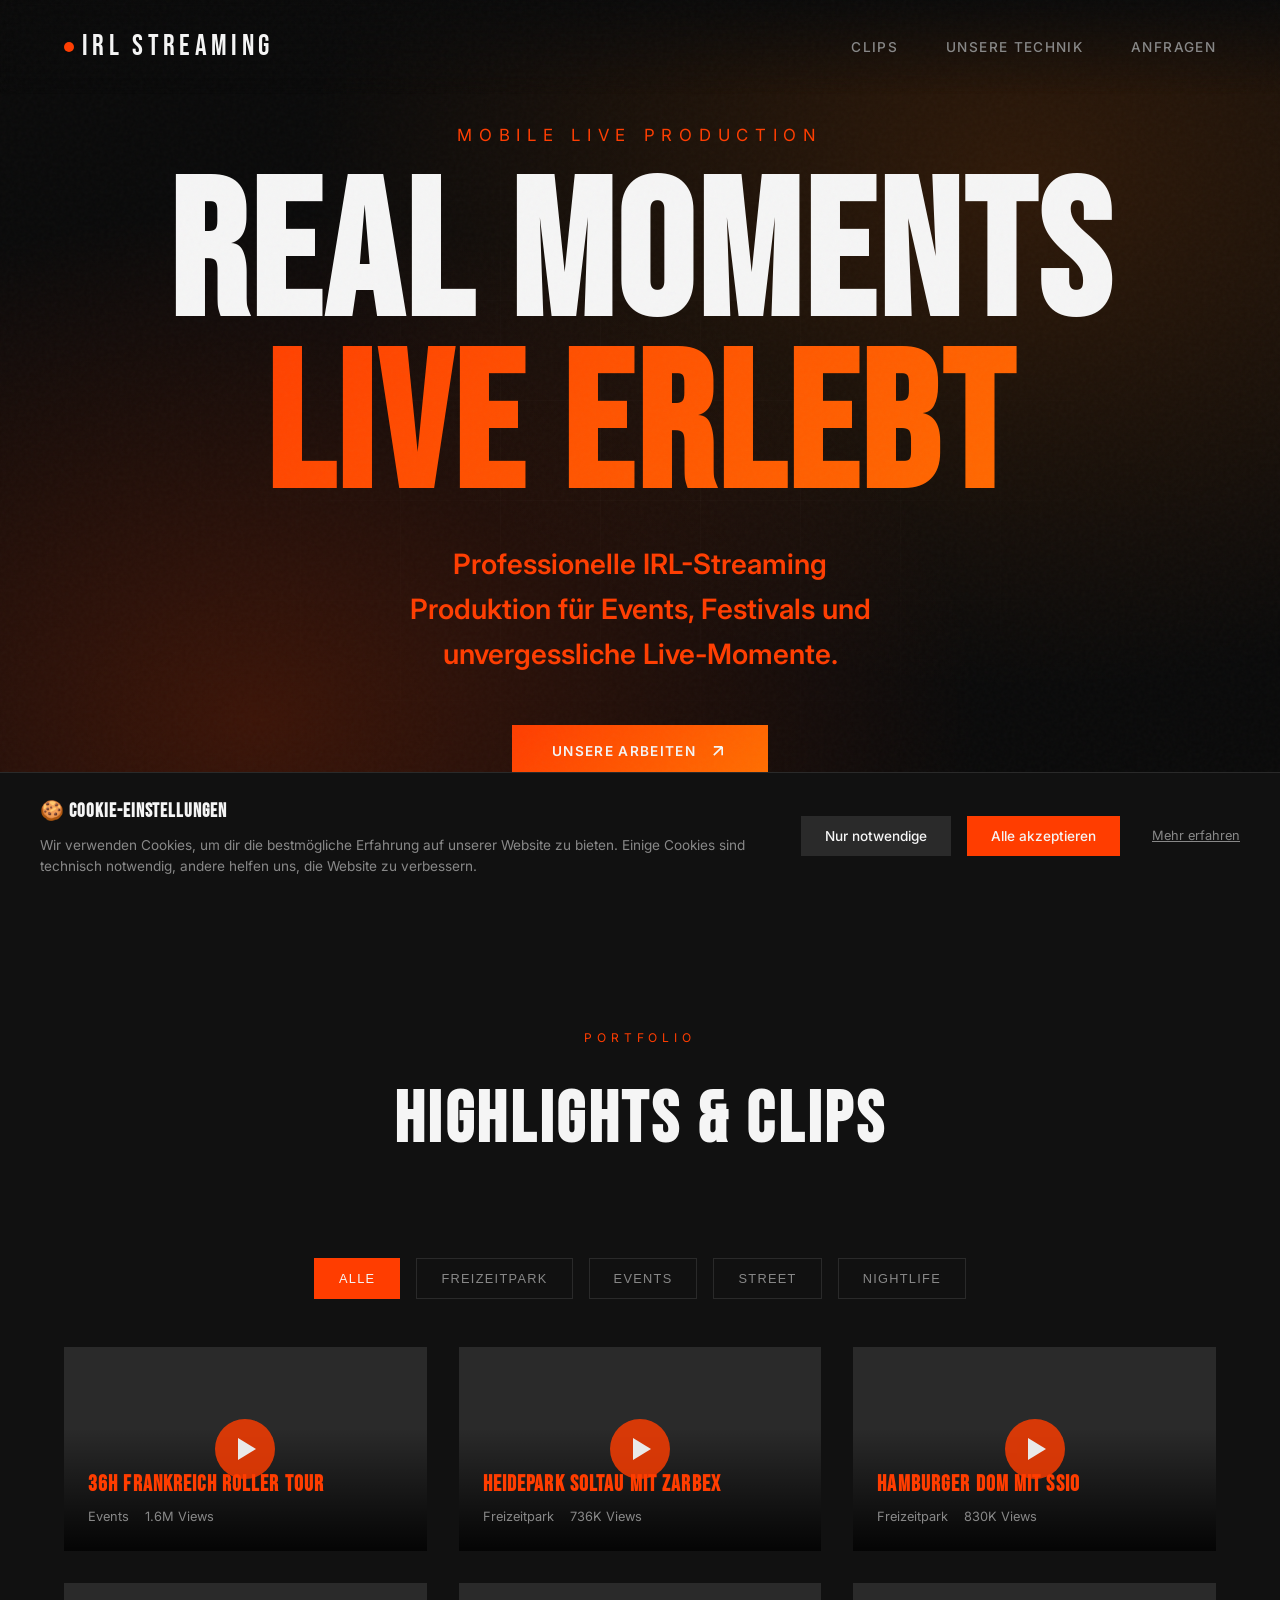
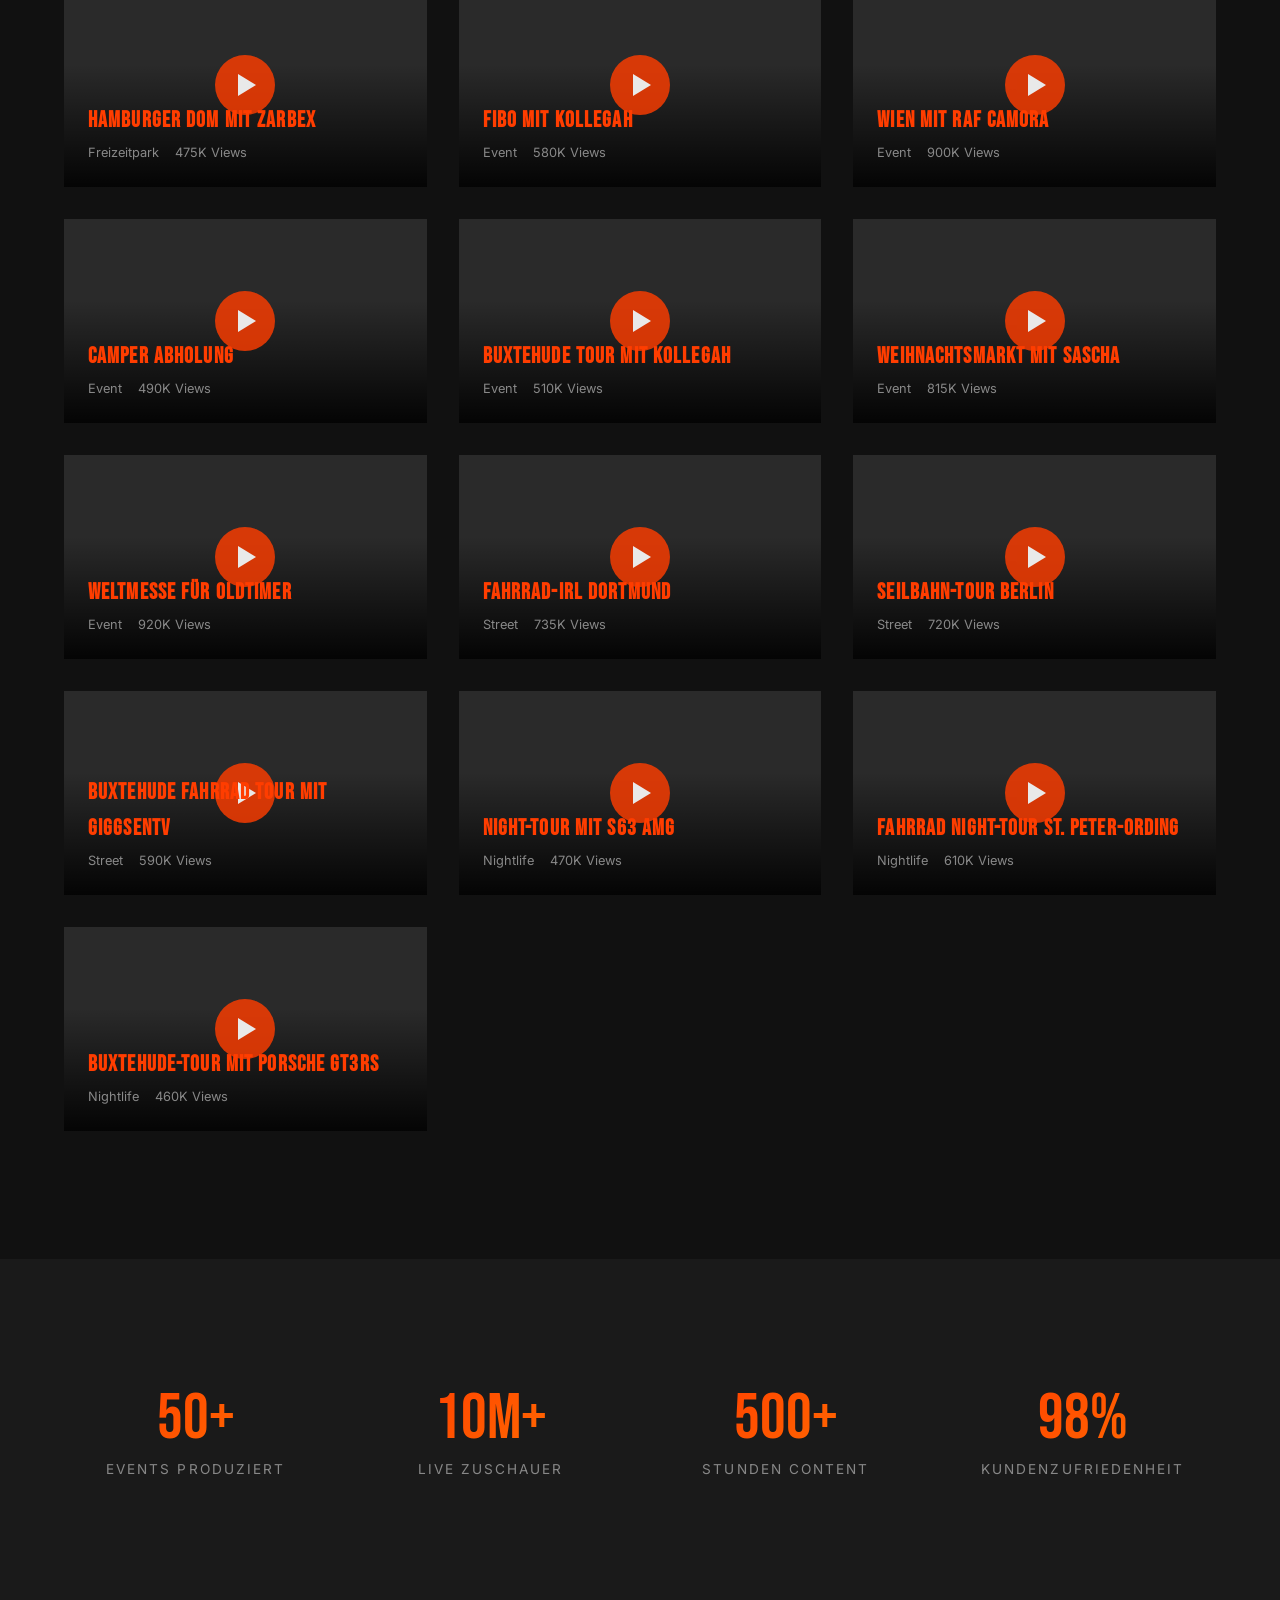
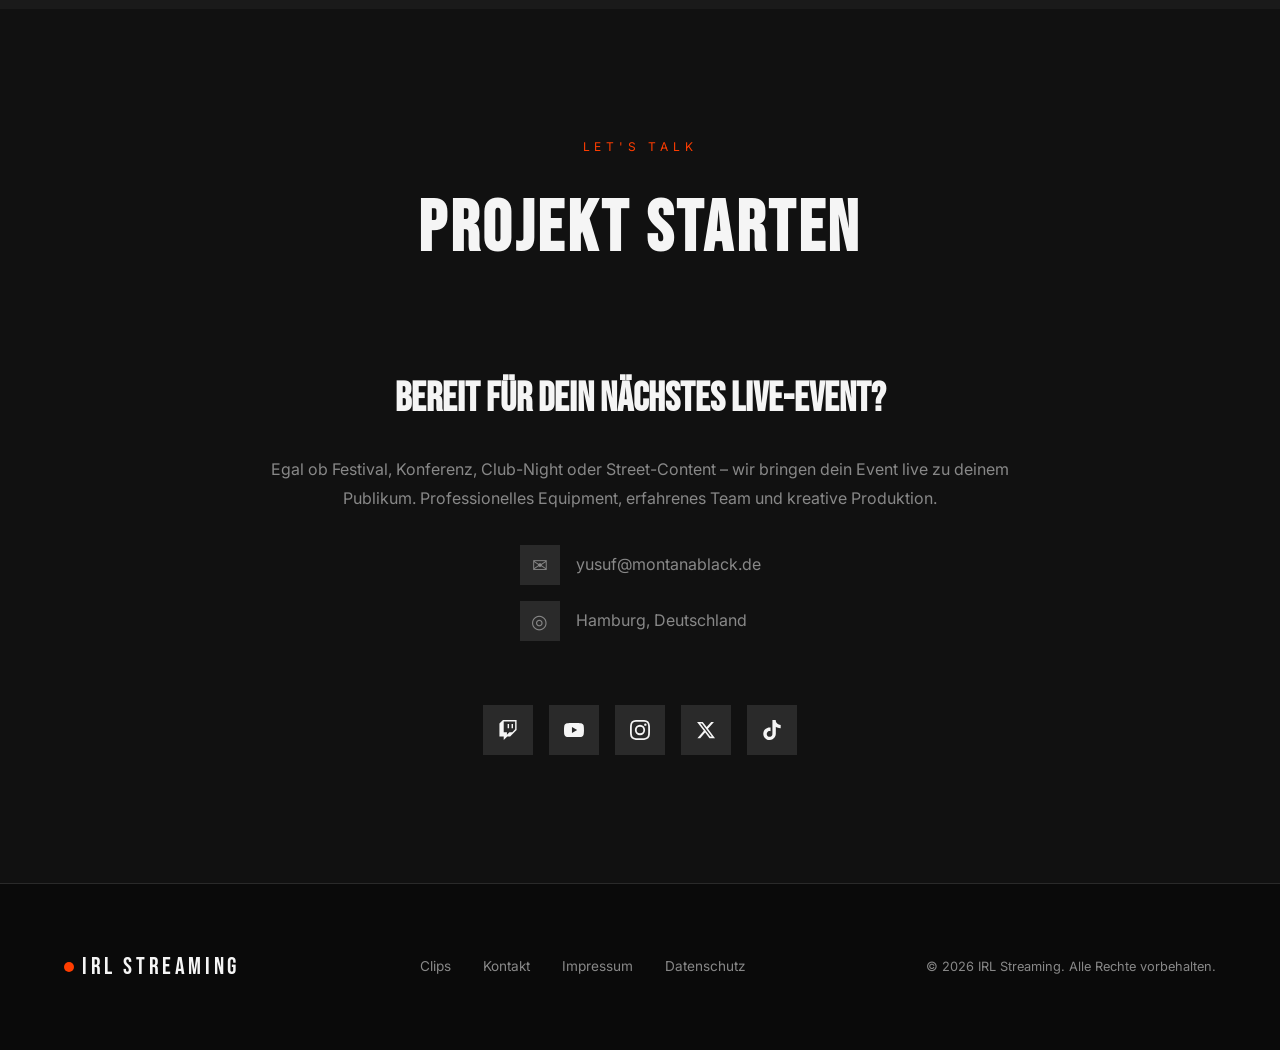
==== index.html @ 90ca4b40 "Update index.html removed Setup area" ====
<!DOCTYPE html>
<html lang="de">
<head>
    <meta charset="UTF-8">
    <meta name="viewport" content="width=device-width, initial-scale=1.0">
    <title>IRL Streaming | Live Production & Mobile Streaming</title>
    
    <!-- Favicon -->
    <link rel="icon" type="image/x-icon" href="favicon.ico">
    <link rel="icon" type="image/png" sizes="32x32" href="favicon-32.png">
    <link rel="icon" type="image/png" sizes="64x64" href="favicon-64.png">
    <link rel="apple-touch-icon" sizes="180x180" href="apple-touch-icon.png">
    
    <!-- Google Fonts -->
    <link rel="preconnect" href="https://fonts.googleapis.com">
    <link rel="preconnect" href="https://fonts.gstatic.com" crossorigin>
    <link href="https://fonts.googleapis.com/css2?family=Bebas+Neue&family=Inter:wght@300;400;500;600&display=swap" rel="stylesheet">
    
    <!-- Stylesheet -->
    <link rel="stylesheet" href="css/styles.css">
</head>
<body>
    <!-- Navigation -->
    <nav>
        <a href="#" class="logo">
            <span class="logo-dot"></span>
            IRL STREAMING
        </a>
        <ul class="nav-links">
            <li><a href="#clips">Clips</a></li>
            <li><a href="#equipment">Unsere Technik</a></li>
            <li><a href="#contact">Anfragen</a></li>
        </ul>
    </nav>

    <!-- Hero Section -->
    <section class="hero">
        <div class="hero-video-container">
            <video class="hero-video" autoplay muted loop playsinline>
                <source src="https://pub-0e4ec3706ebe46e3b092ee4623ff8251.r2.dev/Hero-Video.webm" type="video/webm">
            </video>
            <div class="hero-video-overlay"></div>
        </div>
        <div class="hero-bg"></div>
        <div class="hero-grid"></div>
        <div class="hero-content">
            <p class="hero-tag">Mobile Live Production</p>
            <h1 class="hero-title">
                REAL MOMENTS<br>
                <span>LIVE ERLEBT</span>
            </h1>
            <p class="hero-subtitle">
                Professionelle IRL-Streaming Produktion für Events, Festivals und unvergessliche Live-Momente.
            </p>
            <a href="#clips" class="cta-button">
                Unsere Arbeiten
                <svg width="20" height="20" viewBox="0 0 24 24" fill="none" stroke="currentColor" stroke-width="2">
                    <path d="M7 17L17 7M17 7H7M17 7V17"/>
                </svg>
            </a>
        </div>
        <div class="scroll-indicator">
            <span>Scroll</span>
            <div class="scroll-line"></div>
        </div>
    </section>

    <!-- Clips Section -->
    <section id="clips">
        <div class="section-header">
            <p class="section-tag">Portfolio</p>
            <h2 class="section-title">HIGHLIGHTS & CLIPS</h2>
        </div>

        <div class="filter-tabs">
            <button class="filter-tab active" data-filter="all">Alle</button>
            <button class="filter-tab" data-filter="Freizeitpark">Freizeitpark</button>
            <button class="filter-tab" data-filter="event">Events</button>
            <button class="filter-tab" data-filter="street">Street</button>
            <button class="filter-tab" data-filter="nightlife">Nightlife</button>
        </div>

        <div class="clips-grid">
            <div class="clip-card" data-category="event">
                <video class="clip-video" muted loop playsinline preload="metadata">
                    <source src="https://pub-0e4ec3706ebe46e3b092ee4623ff8251.r2.dev/Hero-Video.webm" type="video/webm">
                </video>
                <div class="clip-play-icon"></div>
                <div class="clip-info">
                    <h3 class="clip-title">36h FRANKREICH ROLLER TOUR</h3>
                    <div class="clip-meta">
                        <span>Events</span>
                        <span>1.6M Views</span>
                    </div>
                </div>
            </div>

            <div class="clip-card" data-category="Freizeitpark">
                <video class="clip-video" muted loop playsinline preload="metadata">
                    <source src="https://pub-0e4ec3706ebe46e3b092ee4623ff8251.r2.dev/Yussuf%20Heidepark.webm#t=0.1" type="video/webm">
                </video>
                <div class="clip-play-icon"></div>
                <div class="clip-info">
                    <h3 class="clip-title">HEIDEPARK SOLTAU MIT ZARBEX</h3>
                    <div class="clip-meta">
                        <span>Freizeitpark</span>
                        <span>736K Views</span>
                    </div>
                </div>
            </div>

            <div class="clip-card" data-category="Freizeitpark">
                <video class="clip-video" muted loop playsinline preload="metadata">
                    <source src="https://pub-0e4ec3706ebe46e3b092ee4623ff8251.r2.dev/Yusuf%20Dom%20Ssio.webm#t=0.1" type="video/webm">
                </video>
                <div class="clip-play-icon"></div>
                <div class="clip-info">
                    <h3 class="clip-title">HAMBURGER DOM MIT SSIO</h3>
                    <div class="clip-meta">
                        <span>Freizeitpark</span>
                        <span>830K Views</span>
                    </div>
                </div>
            </div>

            <div class="clip-card" data-category="Freizeitpark">
                <video class="clip-video" muted loop playsinline preload="metadata">
                    <source src="https://pub-0e4ec3706ebe46e3b092ee4623ff8251.r2.dev/Dom%20Zarbex.webm#t=0.1" type="video/webm">
                </video>
                <div class="clip-play-icon"></div>
                <div class="clip-info">
                    <h3 class="clip-title">HAMBURGER DOM MIT ZARBEX</h3>
                    <div class="clip-meta">
                        <span>Freizeitpark</span>
                        <span>475K Views</span>
                    </div>
                </div>
            </div>

            <div class="clip-card" data-category="event">
                <video class="clip-video" muted loop playsinline preload="metadata">
                    <source src="https://pub-0e4ec3706ebe46e3b092ee4623ff8251.r2.dev/Fibo2925.webm#t=0.1" type="video/webm">
                </video>
                <div class="clip-play-icon"></div>
                <div class="clip-info">
                    <h3 class="clip-title">FIBO MIT KOLLEGAH</h3>
                    <div class="clip-meta">
                        <span>Event</span>
                        <span>580K Views</span>
                    </div>
                </div>
            </div>

            <div class="clip-card" data-category="event">
                <video class="clip-video" muted loop playsinline preload="metadata">
                    <source src="https://pub-0e4ec3706ebe46e3b092ee4623ff8251.r2.dev/Raf%20Camora.webm" type="video/webm">
                </video>
                <div class="clip-play-icon"></div>
                <div class="clip-info">
                    <h3 class="clip-title">WIEN MIT RAF CAMORA</h3>
                    <div class="clip-meta">
                        <span>Event</span>
                        <span>900K Views</span>
                    </div>
                </div>
            </div>

            <div class="clip-card" data-category="event">
                <video class="clip-video" muted loop playsinline preload="metadata">
                    <source src="https://pub-0e4ec3706ebe46e3b092ee4623ff8251.r2.dev/Camper%20Abholen.webm#t=0.1" type="video/webm">
                </video>
                <div class="clip-play-icon"></div>
                <div class="clip-info">
                    <h3 class="clip-title">CAMPER ABHOLUNG</h3>
                    <div class="clip-meta">
                        <span>Event</span>
                        <span>490K Views</span>
                    </div>
                </div>
            </div>

            <div class="clip-card" data-category="event">
                <video class="clip-video" muted loop playsinline preload="metadata">
                    <source src="https://pub-0e4ec3706ebe46e3b092ee4623ff8251.r2.dev/Kollegah%20Irl.webm" type="video/webm">
                </video>
                <div class="clip-play-icon"></div>
                <div class="clip-info">
                    <h3 class="clip-title">BUXTEHUDE TOUR MIT KOLLEGAH</h3>
                    <div class="clip-meta">
                        <span>Event</span>
                        <span>510K Views</span>
                    </div>
                </div>
            </div>

            <div class="clip-card" data-category="event">
                <video class="clip-video" muted loop playsinline preload="metadata">
                    <source src="https://pub-0e4ec3706ebe46e3b092ee4623ff8251.r2.dev/Bremer%20Weihnachtsmarkt%20Sascha.webm#t=0.1" type="video/webm">
                </video>
                <div class="clip-play-icon"></div>
                <div class="clip-info">
                    <h3 class="clip-title">WEIHNACHTSMARKT MIT SASCHA</h3>
                    <div class="clip-meta">
                        <span>Event</span>
                        <span>815K Views</span>
                    </div>
                </div>
            </div>

            <div class="clip-card" data-category="event">
                <video class="clip-video" muted loop playsinline preload="metadata">
                    <source src="https://pub-0e4ec3706ebe46e3b092ee4623ff8251.r2.dev/Essen%20Oldtimer%20Show.webm#t=0.1" type="video/webm">
                </video>
                <div class="clip-play-icon"></div>
                <div class="clip-info">
                    <h3 class="clip-title">WELTMESSE FÜR OLDTIMER</h3>
                    <div class="clip-meta">
                        <span>Event</span>
                        <span>920K Views</span>
                    </div>
                </div>
            </div>

            <div class="clip-card" data-category="street">
                <video class="clip-video" muted loop playsinline preload="metadata">
                    <source src="https://pub-0e4ec3706ebe46e3b092ee4623ff8251.r2.dev/Fahrradtour%20Dortmund.webm" type="video/webm">
                </video>
                <div class="clip-play-icon"></div>
                <div class="clip-info">
                    <h3 class="clip-title">FAHRRAD-IRL DORTMUND</h3>
                    <div class="clip-meta">
                        <span>Street</span>
                        <span>735K Views</span>
                    </div>
                </div>
            </div>

            <div class="clip-card" data-category="street">
                <video class="clip-video" muted loop playsinline preload="metadata">
                    <source src="https://pub-0e4ec3706ebe46e3b092ee4623ff8251.r2.dev/Seilbahn%20Berlin.webm" type="video/webm">
                </video>
                <div class="clip-play-icon"></div>
                <div class="clip-info">
                    <h3 class="clip-title">SEILBAHN-TOUR BERLIN</h3>
                    <div class="clip-meta">
                        <span>Street</span>
                        <span>720K Views</span>
                    </div>
                </div>
            </div>

            <div class="clip-card" data-category="street">
                <video class="clip-video" muted loop playsinline preload="metadata">
                    <source src="https://pub-0e4ec3706ebe46e3b092ee4623ff8251.r2.dev/Fahrrad%20Giggsen.webm" type="video/webm">
                </video>
                <div class="clip-play-icon"></div>
                <div class="clip-info">
                    <h3 class="clip-title">BUXTEHUDE FAHRRAD TOUR MIT GIGGSENTV</h3>
                    <div class="clip-meta">
                        <span>Street</span>
                        <span>590K Views</span>
                    </div>
                </div>
            </div>

            <div class="clip-card" data-category="nightlife">
                <video class="clip-video" muted loop playsinline preload="metadata">
                    <source src="https://pub-0e4ec3706ebe46e3b092ee4623ff8251.r2.dev/Nighttour%20S63amg.webm" type="video/webm">
                </video>
                <div class="clip-play-icon"></div>
                <div class="clip-info">
                    <h3 class="clip-title">NIGHT-TOUR MIT S63 AMG</h3>
                    <div class="clip-meta">
                        <span>Nightlife</span>
                        <span>470K Views</span>
                    </div>
                </div>
            </div>

            <div class="clip-card" data-category="nightlife">
                <video class="clip-video" muted loop playsinline preload="metadata">
                    <source src="https://pub-0e4ec3706ebe46e3b092ee4623ff8251.r2.dev/Sankt%20Peter%20Ording%20Fahrrad.webm" type="video/webm">
                </video>
                <div class="clip-play-icon"></div>
                <div class="clip-info">
                    <h3 class="clip-title">FAHRRAD NIGHT-TOUR ST. PETER-ORDING</h3>
                    <div class="clip-meta">
                        <span>Nightlife</span>
                        <span>610K Views</span>
                    </div>
                </div>
            </div>

            <div class="clip-card" data-category="nightlife">
                <video class="clip-video" muted loop playsinline preload="metadata">
                    <source src="https://pub-0e4ec3706ebe46e3b092ee4623ff8251.r2.dev/Gt3rs%20Buxte.webm#t=0.1" type="video/webm">
                </video>
                <div class="clip-play-icon"></div>
                <div class="clip-info">
                    <h3 class="clip-title">BUXTEHUDE-TOUR MIT PORSCHE GT3RS</h3>
                    <div class="clip-meta">
                        <span>Nightlife</span>
                        <span>460K Views</span>
                    </div>
                </div>
            </div>

        </div>
    </section>

    <!-- Stats Section -->
    <div class="stats-section">
        <div class="stats-grid">
            <div class="stat-item">
                <div class="stat-number">50+</div>
                <div class="stat-label">Events Produziert</div>
            </div>
            <div class="stat-item">
                <div class="stat-number">10M+</div>
                <div class="stat-label">Live Zuschauer</div>
            </div>
            <div class="stat-item">
                <div class="stat-number">500+</div>
                <div class="stat-label">Stunden Content</div>
            </div>
            <div class="stat-item">
                <div class="stat-number">98%</div>
                <div class="stat-label">Kundenzufriedenheit</div>
            </div>
        </div>
    </div>

    <!-- Contact Section -->
    <section id="contact">
        <div class="section-header">
            <p class="section-tag">Let's Talk</p>
            <h2 class="section-title">PROJEKT STARTEN</h2>
        </div>

        <div class="contact-container" style="display: block; max-width: 800px; margin: 0 auto;">
            <div class="contact-info" style="text-align: center;">
                <h3>Bereit für dein nächstes Live-Event?</h3>
                <p>
                    Egal ob Festival, Konferenz, Club-Night oder Street-Content –
                    wir bringen dein Event live zu deinem Publikum. Professionelles Equipment,
                    erfahrenes Team und kreative Produktion.
                </p>

                <div class="contact-details" style="display: inline-block; text-align: left;">
                    <div class="contact-item" style="display: flex; align-items: center; gap: 1rem; margin-bottom: 1rem;">
                        <div class="contact-icon" style="width: 40px; height: 40px; min-width: 40px; background: var(--gray); display: flex; align-items: center; justify-content: center; font-size: 1.2rem;">✉</div>
                        <span>yusuf@montanablack.de</span>
                    </div>
                    <div class="contact-item" style="display: flex; align-items: center; gap: 1rem; margin-bottom: 1rem;">
                        <div class="contact-icon" style="width: 40px; height: 40px; min-width: 40px; background: var(--gray); display: flex; align-items: center; justify-content: center; font-size: 1.2rem;">◎</div>
                        <span>Hamburg, Deutschland</span>
                    </div>
                </div>

                <div class="social-links" style="justify-content: center;">
                    <a href="https://www.twitch.tv/montanablack88" target="_blank" rel="noopener noreferrer" class="social-link" title="Twitch">
                        <svg width="20" height="20" viewBox="0 0 24 24" fill="currentColor">
                            <path d="M11.571 4.714h1.715v5.143H11.57zm4.715 0H18v5.143h-1.714zM6 0L1.714 4.286v15.428h5.143V24l4.286-4.286h3.428L22.286 12V0zm14.571 11.143l-3.428 3.428h-3.429l-3 3v-3H6.857V1.714h13.714Z"/>
                        </svg>
                    </a>
                    <a href="https://www.youtube.com/spontanablack" target="_blank" rel="noopener noreferrer" class="social-link" title="YouTube">
                        <svg width="20" height="20" viewBox="0 0 24 24" fill="currentColor">
                            <path d="M23.498 6.186a3.016 3.016 0 0 0-2.122-2.136C19.505 3.545 12 3.545 12 3.545s-7.505 0-9.377.505A3.017 3.017 0 0 0 .502 6.186C0 8.07 0 12 0 12s0 3.93.502 5.814a3.016 3.016 0 0 0 2.122 2.136c1.871.505 9.376.505 9.376.505s7.505 0 9.377-.505a3.015 3.015 0 0 0 2.122-2.136C24 15.93 24 12 24 12s0-3.93-.502-5.814zM9.545 15.568V8.432L15.818 12l-6.273 3.568z"/>
                        </svg>
                    </a>
                    <a href="https://instagram.com/montanablack" target="_blank" rel="noopener noreferrer" class="social-link" title="Instagram">
                        <svg width="20" height="20" viewBox="0 0 24 24" fill="currentColor">
                            <path d="M12 2.163c3.204 0 3.584.012 4.85.07 3.252.148 4.771 1.691 4.919 4.919.058 1.265.069 1.645.069 4.849 0 3.205-.012 3.584-.069 4.849-.149 3.225-1.664 4.771-4.919 4.919-1.266.058-1.644.07-4.85.07-3.204 0-3.584-.012-4.849-.07-3.26-.149-4.771-1.699-4.919-4.92-.058-1.265-.07-1.644-.07-4.849 0-3.204.013-3.583.07-4.849.149-3.227 1.664-4.771 4.919-4.919 1.266-.057 1.645-.069 4.849-.069zM12 0C8.741 0 8.333.014 7.053.072 2.695.272.273 2.69.073 7.052.014 8.333 0 8.741 0 12c0 3.259.014 3.668.072 4.948.2 4.358 2.618 6.78 6.98 6.98C8.333 23.986 8.741 24 12 24c3.259 0 3.668-.014 4.948-.072 4.354-.2 6.782-2.618 6.979-6.98.059-1.28.073-1.689.073-4.948 0-3.259-.014-3.667-.072-4.947-.196-4.354-2.617-6.78-6.979-6.98C15.668.014 15.259 0 12 0zm0 5.838a6.162 6.162 0 100 12.324 6.162 6.162 0 000-12.324zM12 16a4 4 0 110-8 4 4 0 010 8zm6.406-11.845a1.44 1.44 0 100 2.881 1.44 1.44 0 000-2.881z"/>
                        </svg>
                    </a>
                    <a href="https://x.com/MontanaBlack" target="_blank" rel="noopener noreferrer" class="social-link" title="Twitter/X">
                        <svg width="20" height="20" viewBox="0 0 24 24" fill="currentColor">
                            <path d="M18.244 2.25h3.308l-7.227 8.26 8.502 11.24H16.17l-5.214-6.817L4.99 21.75H1.68l7.73-8.835L1.254 2.25H8.08l4.713 6.231zm-1.161 17.52h1.833L7.084 4.126H5.117z"/>
                        </svg>
                    </a>
                    <a href="https://www.tiktok.com/@montanablackclips/" target="_blank" rel="noopener noreferrer" class="social-link" title="TikTok">
                        <svg width="20" height="20" viewBox="0 0 24 24" fill="currentColor">
                            <path d="M12.525.02c1.31-.02 2.61-.01 3.91-.02.08 1.53.63 3.09 1.75 4.17 1.12 1.11 2.7 1.62 4.24 1.79v4.03c-1.44-.05-2.89-.35-4.2-.97-.57-.26-1.1-.59-1.62-.93-.01 2.92.01 5.84-.02 8.75-.08 1.4-.54 2.79-1.35 3.94-1.31 1.92-3.58 3.17-5.91 3.21-1.43.08-2.86-.31-4.08-1.03-2.02-1.19-3.44-3.37-3.65-5.71-.02-.5-.03-1-.01-1.49.18-1.9 1.12-3.72 2.58-4.96 1.66-1.44 3.98-2.13 6.15-1.72.02 1.48-.04 2.96-.04 4.44-.99-.32-2.15-.23-3.02.37-.63.41-1.11 1.04-1.36 1.75-.21.51-.15 1.07-.14 1.61.24 1.64 1.82 3.02 3.5 2.87 1.12-.01 2.19-.66 2.77-1.61.19-.33.4-.67.41-1.06.1-1.79.06-3.57.07-5.36.01-4.03-.01-8.05.02-12.07z"/>
                        </svg>
                    </a>
                </div>
            </div>
        </div>
    </section>

    <!-- Cookie Banner -->
    <div id="cookie-banner" class="cookie-banner">
        <div class="cookie-content">
            <div class="cookie-text">
                <h4>🍪 Cookie-Einstellungen</h4>
                <p>Wir verwenden Cookies, um dir die bestmögliche Erfahrung auf unserer Website zu bieten. 
                   Einige Cookies sind technisch notwendig, andere helfen uns, die Website zu verbessern.</p>
            </div>
            <div class="cookie-buttons">
                <button class="cookie-btn cookie-btn-reject" onclick="handleCookies(false)">Nur notwendige</button>
                <button class="cookie-btn cookie-btn-accept" onclick="handleCookies(true)">Alle akzeptieren</button>
            </div>
            <a href="datenschutz.html" class="cookie-link">Mehr erfahren</a>
        </div>
    </div>

    <!-- Footer -->
    <footer>
        <div class="footer-content">
            <div class="footer-logo">
                <span class="logo-dot"></span>
                IRL STREAMING
            </div>
            <div class="footer-links">
                <a href="#clips">Clips</a>
                <a href="#contact">Kontakt</a>
                <a href="impressum.html">Impressum</a>
                <a href="datenschutz.html">Datenschutz</a>
            </div>
            <div class="footer-copy">
                © 2026 IRL Streaming. Alle Rechte vorbehalten.
            </div>
        </div>
    </footer>

    <!-- Video Modal -->
    <div class="modal" id="videoModal">
        <div class="modal-content">
            <button class="modal-close" onclick="closeModal()">×</button>
            <div id="videoContainer"></div>
        </div>
    </div>


    <!-- JavaScript -->
    <script src="js/main.js"></script>
</body>
</html>
---- css/styles.css ----
/* =============================================
   IRL Streaming - Main Stylesheet
   ============================================= */

/* =============================================
   CSS Variables
   ============================================= */
:root {
    --black: #0a0a0a;
    --dark: #111111;
    --darker: #1a1a1a;
    --gray: #2a2a2a;
    --light-gray: #888888;
    --white: #f5f5f5;
    --accent: #ff3d00;
    --accent-glow: rgba(255, 61, 0, 0.4);
    --gradient: linear-gradient(135deg, #ff3d00 0%, #ff6f00 100%);
}

/* =============================================
   Reset & Base Styles
   ============================================= */
* {
    margin: 0;
    padding: 0;
    box-sizing: border-box;
}

html {
    scroll-behavior: smooth;
}

body {
    font-family: 'Inter', sans-serif;
    background: var(--black);
    color: var(--white);
    line-height: 1.6;
    overflow-x: hidden;
}

/* Grain Overlay */
body::before {
    content: '';
    position: fixed;
    top: 0;
    left: 0;
    width: 100%;
    height: 100%;
    background-image: url("data:image/svg+xml,%3Csvg viewBox='0 0 256 256' xmlns='http://www.w3.org/2000/svg'%3E%3Cfilter id='noise'%3E%3CfeTurbulence type='fractalNoise' baseFrequency='0.9' numOctaves='4' stitchTiles='stitch'/%3E%3C/filter%3E%3Crect width='100%25' height='100%25' filter='url(%23noise)'/%3E%3C/svg%3E");
    opacity: 0.03;
    pointer-events: none;
    z-index: 9999;
}

/* =============================================
   Navigation
   ============================================= */
nav {
    position: fixed;
    top: 0;
    left: 0;
    right: 0;
    z-index: 1000;
    padding: 1.5rem 4rem;
    display: flex;
    justify-content: space-between;
    align-items: center;
    background: linear-gradient(to bottom, rgba(10,10,10,0.95) 0%, transparent 100%);
    backdrop-filter: blur(10px);
    transition: all 0.3s ease;
}

.logo {
    font-family: 'Bebas Neue', sans-serif;
    font-size: 1.8rem;
    letter-spacing: 0.15em;
    color: var(--white);
    text-decoration: none;
    display: flex;
    align-items: center;
    gap: 0.5rem;
}

.logo-dot {
    width: 10px;
    height: 10px;
    background: var(--accent);
    border-radius: 50%;
    animation: pulse 2s infinite;
}

.nav-links {
    display: flex;
    gap: 3rem;
    list-style: none;
}

.nav-links a {
    color: var(--light-gray);
    text-decoration: none;
    font-size: 0.85rem;
    font-weight: 500;
    letter-spacing: 0.1em;
    text-transform: uppercase;
    transition: color 0.3s ease;
    position: relative;
}

.nav-links a::after {
    content: '';
    position: absolute;
    bottom: -5px;
    left: 0;
    width: 0;
    height: 2px;
    background: var(--accent);
    transition: width 0.3s ease;
}

.nav-links a:hover {
    color: var(--white);
}

.nav-links a:hover::after {
    width: 100%;
}

/* =============================================
   Hero Section
   ============================================= */
.hero {
    height: 100vh;
    display: flex;
    align-items: center;
    justify-content: center;
    position: relative;
    overflow: hidden;
}

.hero-video-container {
    position: absolute;
    inset: 0;
    overflow: hidden;
}

.hero-video {
    position: absolute;
    top: 50%;
    left: 50%;
    min-width: 100%;
    min-height: 100%;
    width: auto;
    height: auto;
    transform: translate(-50%, -50%);
    object-fit: cover;
}

.hero-video-overlay {
    position: absolute;
    inset: 0;
    background: 
        linear-gradient(to bottom, rgba(10,10,10,0.7) 0%, rgba(10,10,10,0.4) 40%, rgba(10,10,10,0.8) 100%),
        radial-gradient(ellipse at center, transparent 0%, rgba(10,10,10,0.6) 100%);
}

.hero-bg {
    position: absolute;
    inset: 0;
    background: 
        radial-gradient(ellipse at 20% 80%, rgba(255, 61, 0, 0.2) 0%, transparent 50%),
        radial-gradient(ellipse at 80% 20%, rgba(255, 111, 0, 0.15) 0%, transparent 50%);
    pointer-events: none;
}

.hero-grid {
    position: absolute;
    inset: 0;
    background-image: 
        linear-gradient(rgba(255,255,255,0.02) 1px, transparent 1px),
        linear-gradient(90deg, rgba(255,255,255,0.02) 1px, transparent 1px);
    background-size: 100px 100px;
    mask-image: radial-gradient(ellipse at center, black 0%, transparent 70%);
}

.hero-content {
    text-align: center;
    z-index: 10;
    padding: 0 2rem;
}

.hero-tag {
    font-size: 1.05rem;
    letter-spacing: 0.4em;
    text-transform: uppercase;
    color: var(--accent);
    margin-bottom: 1.5rem;
    opacity: 0;
    animation: fadeInUp 0.8s ease forwards;
    animation-delay: 0.2s;
}

.hero-title {
    font-family: 'Bebas Neue', sans-serif;
    font-size: clamp(4rem, 15vw, 12rem);
    line-height: 0.9;
    letter-spacing: 0.02em;
    margin-bottom: 1.5rem;
    opacity: 0;
    animation: fadeInUp 0.8s ease forwards;
    animation-delay: 0.4s;
}

.hero-title span {
    display: block;
    background: var(--gradient);
    -webkit-background-clip: text;
    -webkit-text-fill-color: transparent;
    background-clip: text;
}

.hero-subtitle {
    font-size: 1.75rem;
    color: var(--accent);
    max-width: 500px;
    margin: 0 auto 3rem;
    font-weight: 600;
    opacity: 0;
    animation: fadeInUp 0.8s ease forwards;
    animation-delay: 0.6s;
}

.cta-button {
    display: inline-flex;
    align-items: center;
    gap: 0.75rem;
    padding: 1rem 2.5rem;
    background: var(--gradient);
    color: var(--white);
    text-decoration: none;
    font-weight: 600;
    font-size: 0.85rem;
    letter-spacing: 0.1em;
    text-transform: uppercase;
    border: none;
    cursor: pointer;
    transition: all 0.3s ease;
    opacity: 0;
    animation: fadeInUp 0.8s ease forwards;
    animation-delay: 0.8s;
}

.cta-button:hover {
    transform: translateY(-3px);
    box-shadow: 0 20px 40px var(--accent-glow);
}

.scroll-indicator {
    position: absolute;
    bottom: 3rem;
    left: 50%;
    transform: translateX(-50%);
    display: flex;
    flex-direction: column;
    align-items: center;
    gap: 0.5rem;
    color: var(--light-gray);
    font-size: 0.7rem;
    letter-spacing: 0.2em;
    text-transform: uppercase;
    opacity: 0;
    animation: fadeIn 1s ease forwards;
    animation-delay: 1.2s;
}

.scroll-line {
    width: 1px;
    height: 60px;
    background: linear-gradient(to bottom, var(--accent), transparent);
    animation: scrollPulse 2s ease infinite;
}

/* =============================================
   Section Styles
   ============================================= */
section {
    padding: 8rem 4rem;
    position: relative;
}

.section-header {
    text-align: center;
    margin-bottom: 5rem;
}

.section-tag {
    font-size: 0.75rem;
    letter-spacing: 0.4em;
    text-transform: uppercase;
    color: var(--accent);
    margin-bottom: 1rem;
}

.section-title {
    font-family: 'Bebas Neue', sans-serif;
    font-size: clamp(2.5rem, 6vw, 4.5rem);
    letter-spacing: 0.05em;
}

/* =============================================
   Clips Gallery
   ============================================= */
#clips {
    background: var(--dark);
}

.clips-grid {
    display: grid;
    grid-template-columns: repeat(auto-fit, minmax(350px, 1fr));
    gap: 2rem;
    max-width: 1400px;
    margin: 0 auto;
}

.clip-card {
    position: relative;
    aspect-ratio: 16/9;
    overflow: hidden;
    cursor: pointer;
    background: var(--gray);
}

.clip-card::before {
    content: '';
    position: absolute;
    inset: 0;
    background: linear-gradient(to top, rgba(0,0,0,0.9) 0%, transparent 60%);
    z-index: 2;
    transition: opacity 0.3s ease;
}

.clip-card:hover::before {
    opacity: 0.7;
}

.clip-video {
    width: 100%;
    height: 100%;
    object-fit: cover;
    transition: transform 0.5s ease;
}

.clip-card:hover .clip-video {
    transform: scale(1.05);
}

/* Play icon overlay */
.clip-play-icon {
    position: absolute;
    top: 50%;
    left: 50%;
    transform: translate(-50%, -50%);
    width: 60px;
    height: 60px;
    background: rgba(255, 61, 0, 0.9);
    border-radius: 50%;
    display: flex;
    align-items: center;
    justify-content: center;
    z-index: 3;
    transition: all 0.3s ease;
    opacity: 0.9;
}

.clip-play-icon::after {
    content: '';
    width: 0;
    height: 0;
    border-left: 18px solid white;
    border-top: 11px solid transparent;
    border-bottom: 11px solid transparent;
    margin-left: 4px;
}

.clip-card:hover .clip-play-icon {
    opacity: 0;
    transform: translate(-50%, -50%) scale(0.8);
}

.clip-info {
    position: absolute;
    bottom: 0;
    left: 0;
    right: 0;
    padding: 1.5rem;
    z-index: 3;
}

.clip-title {
    font-family: 'Bebas Neue', sans-serif;
    font-size: 1.4rem;
    letter-spacing: 0.05em;
    margin-bottom: 0.25rem;
    color: var(--accent);
}

.clip-meta {
    font-size: 0.8rem;
    color: var(--light-gray);
    display: flex;
    gap: 1rem;
}

.clip-duration {
    position: absolute;
    top: 1rem;
    right: 1rem;
    background: rgba(0,0,0,0.8);
    padding: 0.25rem 0.5rem;
    font-size: 0.75rem;
    font-weight: 500;
    z-index: 3;
}

/* Filter Tabs */
.filter-tabs {
    display: flex;
    justify-content: center;
    gap: 1rem;
    margin-bottom: 3rem;
    flex-wrap: wrap;
}

.filter-tab {
    padding: 0.75rem 1.5rem;
    background: transparent;
    border: 1px solid var(--gray);
    color: var(--light-gray);
    font-size: 0.8rem;
    font-weight: 500;
    letter-spacing: 0.1em;
    text-transform: uppercase;
    cursor: pointer;
    transition: all 0.3s ease;
}

.filter-tab:hover,
.filter-tab.active {
    background: var(--accent);
    border-color: var(--accent);
    color: var(--white);
}

/* =============================================
   Equipment Section
   ============================================= */
#equipment {
    background: linear-gradient(135deg, var(--dark) 0%, var(--black) 100%);
    padding: 6rem 4rem;
    overflow: hidden;
}

.equipment-container {
    display: grid;
    grid-template-columns: 1fr 1.2fr;
    gap: 4rem;
    max-width: 1200px;
    margin: 0 auto;
    align-items: center;
}

.equipment-image {
    position: relative;
}

.equipment-placeholder {
    display: flex;
    flex-direction: column;
    align-items: center;
    justify-content: center;
    gap: 1rem;
    overflow: hidden;
}

.equipment-placeholder img {
    width: 100%;
    max-width: 400px;
    height: auto;
    object-fit: contain;
}

.equipment-placeholder span {
    display: none;
}

.equipment-badge {
    position: absolute;
    top: 1.5rem;
    left: -0.5rem;
    background: var(--accent);
    color: var(--white);
    padding: 0.5rem 1.5rem;
    font-family: 'Bebas Neue', sans-serif;
    font-size: 0.9rem;
    letter-spacing: 0.15em;
}

.equipment-badge::after {
    content: '';
    position: absolute;
    bottom: -8px;
    left: 0;
    border-left: 8px solid #aa2900;
    border-bottom: 8px solid transparent;
}

.equipment-title {
    font-family: 'Bebas Neue', sans-serif;
    font-size: clamp(2rem, 5vw, 3.5rem);
    letter-spacing: 0.05em;
    margin-bottom: 1rem;
    line-height: 1.1;
}

.equipment-description {
    color: var(--light-gray);
    font-size: 1rem;
    line-height: 1.7;
    margin-bottom: 2rem;
}

.equipment-features {
    display: grid;
    grid-template-columns: 1fr 1fr;
    gap: 1.5rem;
}

.feature-item {
    display: flex;
    gap: 1rem;
    align-items: flex-start;
}

.feature-icon {
    width: 44px;
    height: 44px;
    min-width: 44px;
    background: var(--gray);
    display: flex;
    align-items: center;
    justify-content: center;
    border: 1px solid rgba(255, 61, 0, 0.3);
}

.feature-icon svg {
    width: 22px;
    height: 22px;
    stroke: var(--accent);
}

.feature-text {
    display: flex;
    flex-direction: column;
    gap: 0.25rem;
}

.feature-text strong {
    font-size: 0.95rem;
    color: var(--white);
}

.feature-text span {
    font-size: 0.8rem;
    color: var(--light-gray);
}

/* =============================================
   Stats Section
   ============================================= */
.stats-section {
    background: var(--darker);
    padding: 6rem 4rem;
}

.stats-grid {
    display: grid;
    grid-template-columns: repeat(4, 1fr);
    gap: 2rem;
    max-width: 1200px;
    margin: 0 auto;
}

.stat-item {
    text-align: center;
    padding: 2rem;
}

.stat-number {
    font-family: 'Bebas Neue', sans-serif;
    font-size: 4rem;
    background: var(--gradient);
    -webkit-background-clip: text;
    -webkit-text-fill-color: transparent;
    background-clip: text;
    line-height: 1;
}

.stat-label {
    font-size: 0.85rem;
    color: var(--light-gray);
    text-transform: uppercase;
    letter-spacing: 0.15em;
    margin-top: 0.5rem;
}

/* =============================================
   Contact Section
   ============================================= */
#contact {
    background: var(--dark);
}

.contact-container {
    display: grid;
    grid-template-columns: 1fr 1fr;
    gap: 6rem;
    max-width: 1200px;
    margin: 0 auto;
}

.contact-info h3 {
    font-family: 'Bebas Neue', sans-serif;
    font-size: 2.5rem;
    margin-bottom: 1.5rem;
}

.contact-info p {
    color: var(--light-gray);
    margin-bottom: 2rem;
    line-height: 1.8;
}

.contact-details {
    margin-bottom: 3rem;
}

.contact-item {
    display: flex;
    align-items: center;
    gap: 1rem;
    margin-bottom: 1rem;
    color: var(--light-gray);
}

.contact-icon {
    width: 40px;
    height: 40px;
    background: var(--gray);
    display: flex;
    align-items: center;
    justify-content: center;
    font-size: 1.2rem;
}

.social-links {
    display: flex;
    gap: 1rem;
}

.social-link {
    width: 50px;
    height: 50px;
    background: var(--gray);
    display: flex;
    align-items: center;
    justify-content: center;
    color: var(--white);
    text-decoration: none;
    transition: all 0.3s ease;
    font-size: 1.2rem;
}

.social-link:hover {
    background: var(--accent);
    transform: translateY(-5px);
}

/* =============================================
   Contact Form
   ============================================= */
.contact-form {
    display: flex;
    flex-direction: column;
    gap: 1.5rem;
}

.form-group {
    position: relative;
}

.form-group input,
.form-group textarea {
    width: 100%;
    padding: 1.25rem 1rem;
    background: var(--black);
    border: 1px solid var(--gray);
    color: var(--white);
    font-family: 'Inter', sans-serif;
    font-size: 0.95rem;
    transition: border-color 0.3s ease;
}

.form-group input:focus,
.form-group textarea:focus {
    outline: none;
    border-color: var(--accent);
}

.form-group textarea {
    min-height: 150px;
    resize: vertical;
}

.form-group label {
    position: absolute;
    left: 1rem;
    top: 50%;
    transform: translateY(-50%);
    color: var(--light-gray);
    font-size: 0.9rem;
    pointer-events: none;
    transition: all 0.3s ease;
}

.form-group textarea + label {
    top: 1.25rem;
    transform: none;
}

.form-group input:focus + label,
.form-group input:not(:placeholder-shown) + label,
.form-group textarea:focus + label,
.form-group textarea:not(:placeholder-shown) + label {
    top: -0.5rem;
    left: 0.5rem;
    font-size: 0.75rem;
    background: var(--dark);
    padding: 0 0.5rem;
    color: var(--accent);
}

.form-group textarea:focus + label,
.form-group textarea:not(:placeholder-shown) + label {
    top: -0.5rem;
}

.submit-btn {
    padding: 1.25rem 3rem;
    background: var(--gradient);
    border: none;
    color: var(--white);
    font-family: 'Inter', sans-serif;
    font-weight: 600;
    font-size: 0.9rem;
    letter-spacing: 0.1em;
    text-transform: uppercase;
    cursor: pointer;
    transition: all 0.3s ease;
    align-self: flex-start;
}

.submit-btn:hover {
    transform: translateY(-3px);
    box-shadow: 0 15px 30px var(--accent-glow);
}

/* =============================================
   Cookie Banner
   ============================================= */
.cookie-banner {
    display: none;
    position: fixed;
    bottom: 0;
    left: 0;
    right: 0;
    background: var(--dark);
    border-top: 1px solid var(--gray);
    padding: 1.5rem 2rem;
    z-index: 10000;
    animation: slideUp 0.3s ease;
}

.cookie-banner.show {
    display: block;
}

.cookie-content {
    max-width: 1200px;
    margin: 0 auto;
    display: flex;
    align-items: center;
    gap: 2rem;
    flex-wrap: wrap;
}

.cookie-text {
    flex: 1;
    min-width: 300px;
}

.cookie-text h4 {
    font-family: 'Bebas Neue', sans-serif;
    font-size: 1.2rem;
    letter-spacing: 0.05em;
    margin-bottom: 0.5rem;
}

.cookie-text p {
    font-size: 0.85rem;
    color: var(--light-gray);
    line-height: 1.5;
}

.cookie-buttons {
    display: flex;
    gap: 1rem;
}

.cookie-btn {
    padding: 0.75rem 1.5rem;
    font-family: 'Inter', sans-serif;
    font-size: 0.85rem;
    font-weight: 500;
    border: none;
    cursor: pointer;
    transition: all 0.3s ease;
}

.cookie-btn-reject {
    background: var(--gray);
    color: var(--white);
}

.cookie-btn-reject:hover {
    background: var(--light-gray);
}

.cookie-btn-accept {
    background: var(--accent);
    color: var(--white);
}

.cookie-btn-accept:hover {
    background: #ff5722;
}

.cookie-link {
    font-size: 0.8rem;
    color: var(--light-gray);
    text-decoration: underline;
}

.cookie-link:hover {
    color: var(--accent);
}

/* =============================================
   Footer
   ============================================= */
footer {
    background: var(--black);
    padding: 4rem;
    border-top: 1px solid var(--gray);
}

.footer-content {
    display: flex;
    justify-content: space-between;
    align-items: center;
    max-width: 1400px;
    margin: 0 auto;
}

.footer-logo {
    font-family: 'Bebas Neue', sans-serif;
    font-size: 1.5rem;
    letter-spacing: 0.15em;
    display: flex;
    align-items: center;
    gap: 0.5rem;
}

.footer-links {
    display: flex;
    gap: 2rem;
}

.footer-links a {
    color: var(--light-gray);
    text-decoration: none;
    font-size: 0.85rem;
    transition: color 0.3s ease;
}

.footer-links a:hover {
    color: var(--accent);
}

.footer-copy {
    color: var(--light-gray);
    font-size: 0.8rem;
}

/* =============================================
   Video Modal
   ============================================= */
.modal {
    display: none;
    position: fixed;
    inset: 0;
    background: rgba(0,0,0,0.95);
    z-index: 10000;
    align-items: center;
    justify-content: center;
    padding: 2rem;
}

.modal.active {
    display: flex;
}

.modal-content {
    position: relative;
    width: 100%;
    max-width: 1000px;
    aspect-ratio: 16/9;
    background: var(--dark);
}

.modal-close {
    position: absolute;
    top: -50px;
    right: 0;
    background: none;
    border: none;
    color: var(--white);
    font-size: 2rem;
    cursor: pointer;
    transition: color 0.3s ease;
}

.modal-close:hover {
    color: var(--accent);
}

/* =============================================
   Animations
   ============================================= */
@keyframes pulse {
    0%, 100% { opacity: 1; box-shadow: 0 0 0 0 var(--accent-glow); }
    50% { opacity: 0.8; box-shadow: 0 0 20px 5px var(--accent-glow); }
}

@keyframes fadeInUp {
    from {
        opacity: 0;
        transform: translateY(30px);
    }
    to {
        opacity: 1;
        transform: translateY(0);
    }
}

@keyframes fadeIn {
    to { opacity: 0.6; }
}

@keyframes scrollPulse {
    0%, 100% { transform: scaleY(1); opacity: 1; }
    50% { transform: scaleY(0.5); opacity: 0.5; }
}

@keyframes slideUp {
    from { transform: translateY(100%); }
    to { transform: translateY(0); }
}

/* =============================================
   Responsive Design
   ============================================= */
@media (max-width: 1024px) {
    nav {
        padding: 1rem 2rem;
    }

    .nav-links {
        display: none;
    }

    section {
        padding: 5rem 2rem;
    }

    .stats-grid {
        grid-template-columns: repeat(2, 1fr);
    }

    .contact-container {
        grid-template-columns: 1fr;
        gap: 3rem;
    }
}

@media (max-width: 900px) {
    .equipment-container {
        grid-template-columns: 1fr;
        gap: 2rem;
    }

    .equipment-image {
        max-width: 400px;
        margin: 0 auto;
    }

    .equipment-features {
        grid-template-columns: 1fr;
    }
}

@media (max-width: 768px) {
    .clips-grid {
        grid-template-columns: 1fr;
    }

    .stats-grid {
        grid-template-columns: 1fr 1fr;
        gap: 1rem;
    }

    .stat-number {
        font-size: 2.5rem;
    }

    .footer-content {
        flex-direction: column;
        gap: 2rem;
        text-align: center;
    }

    .footer-links {
        flex-wrap: wrap;
        justify-content: center;
    }

    .cookie-content {
        flex-direction: column;
        text-align: center;
    }

    .cookie-buttons {
        width: 100%;
        justify-content: center;
    }
}
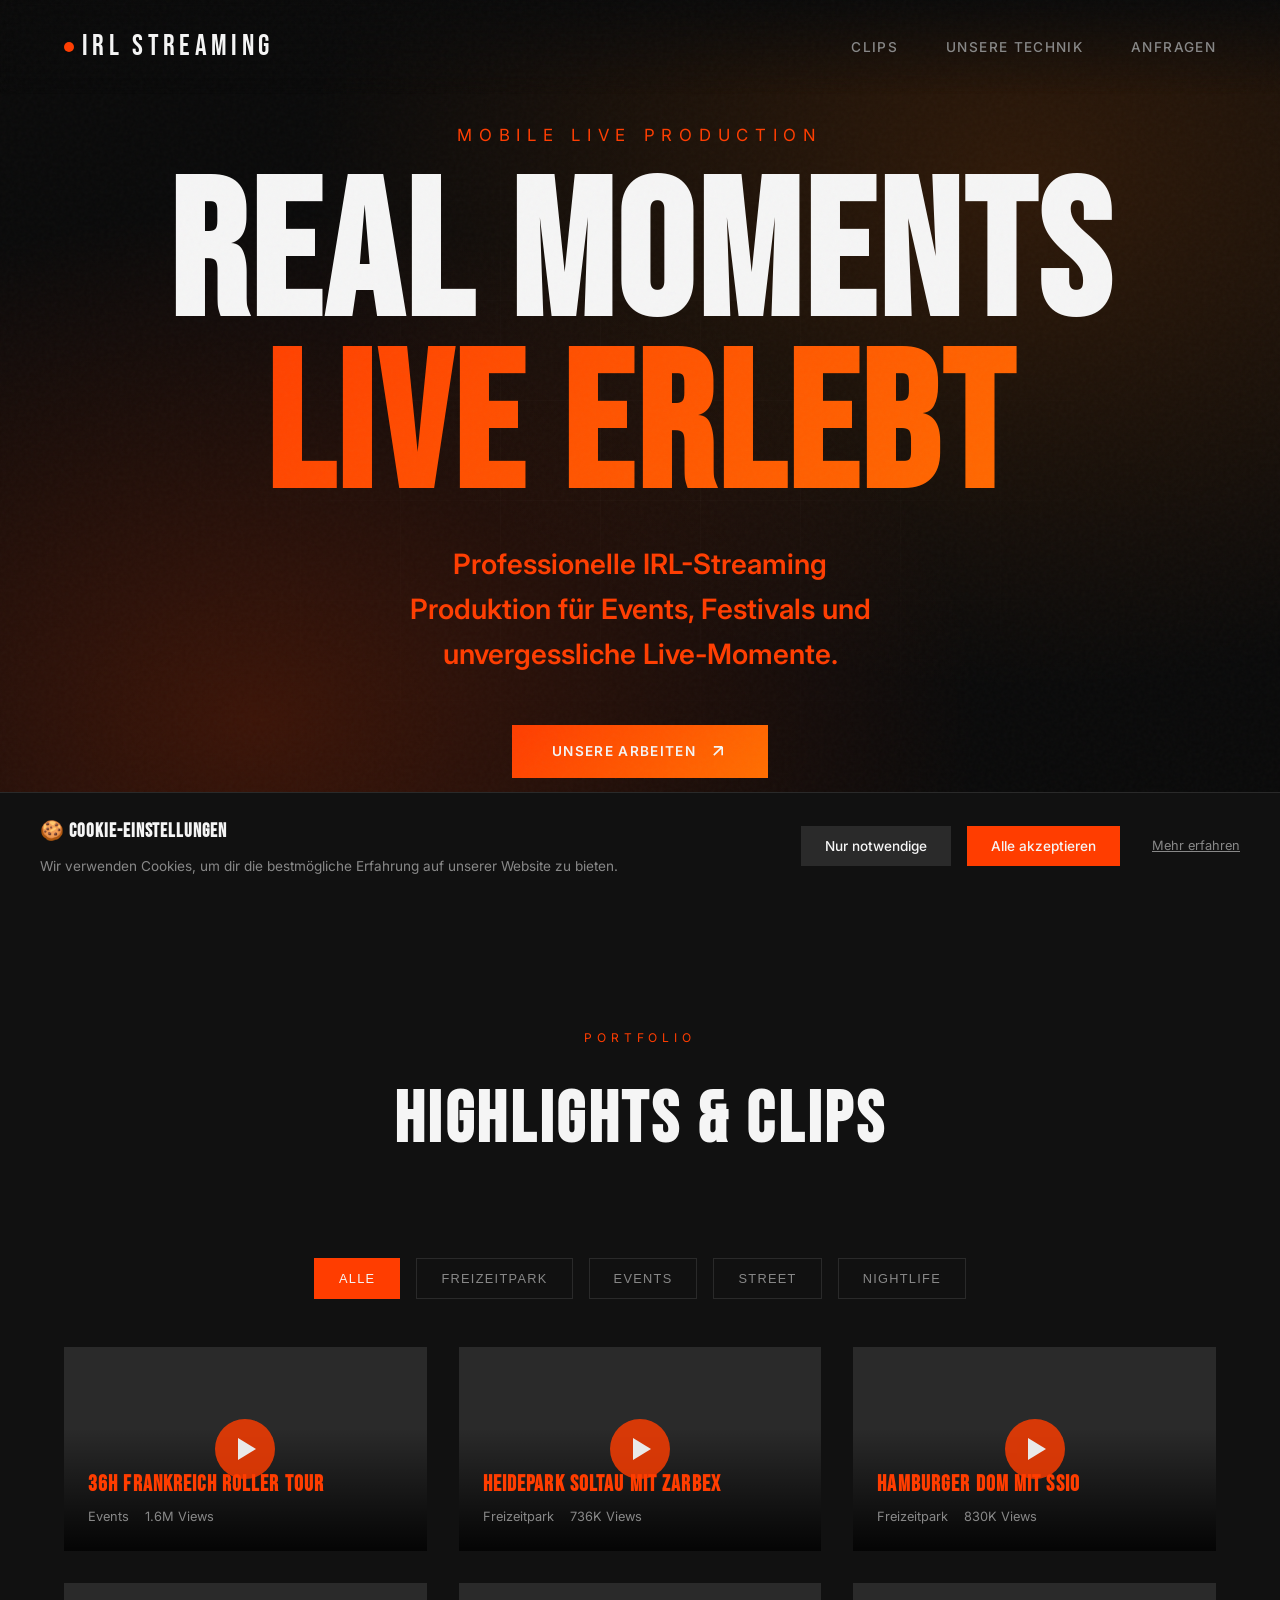
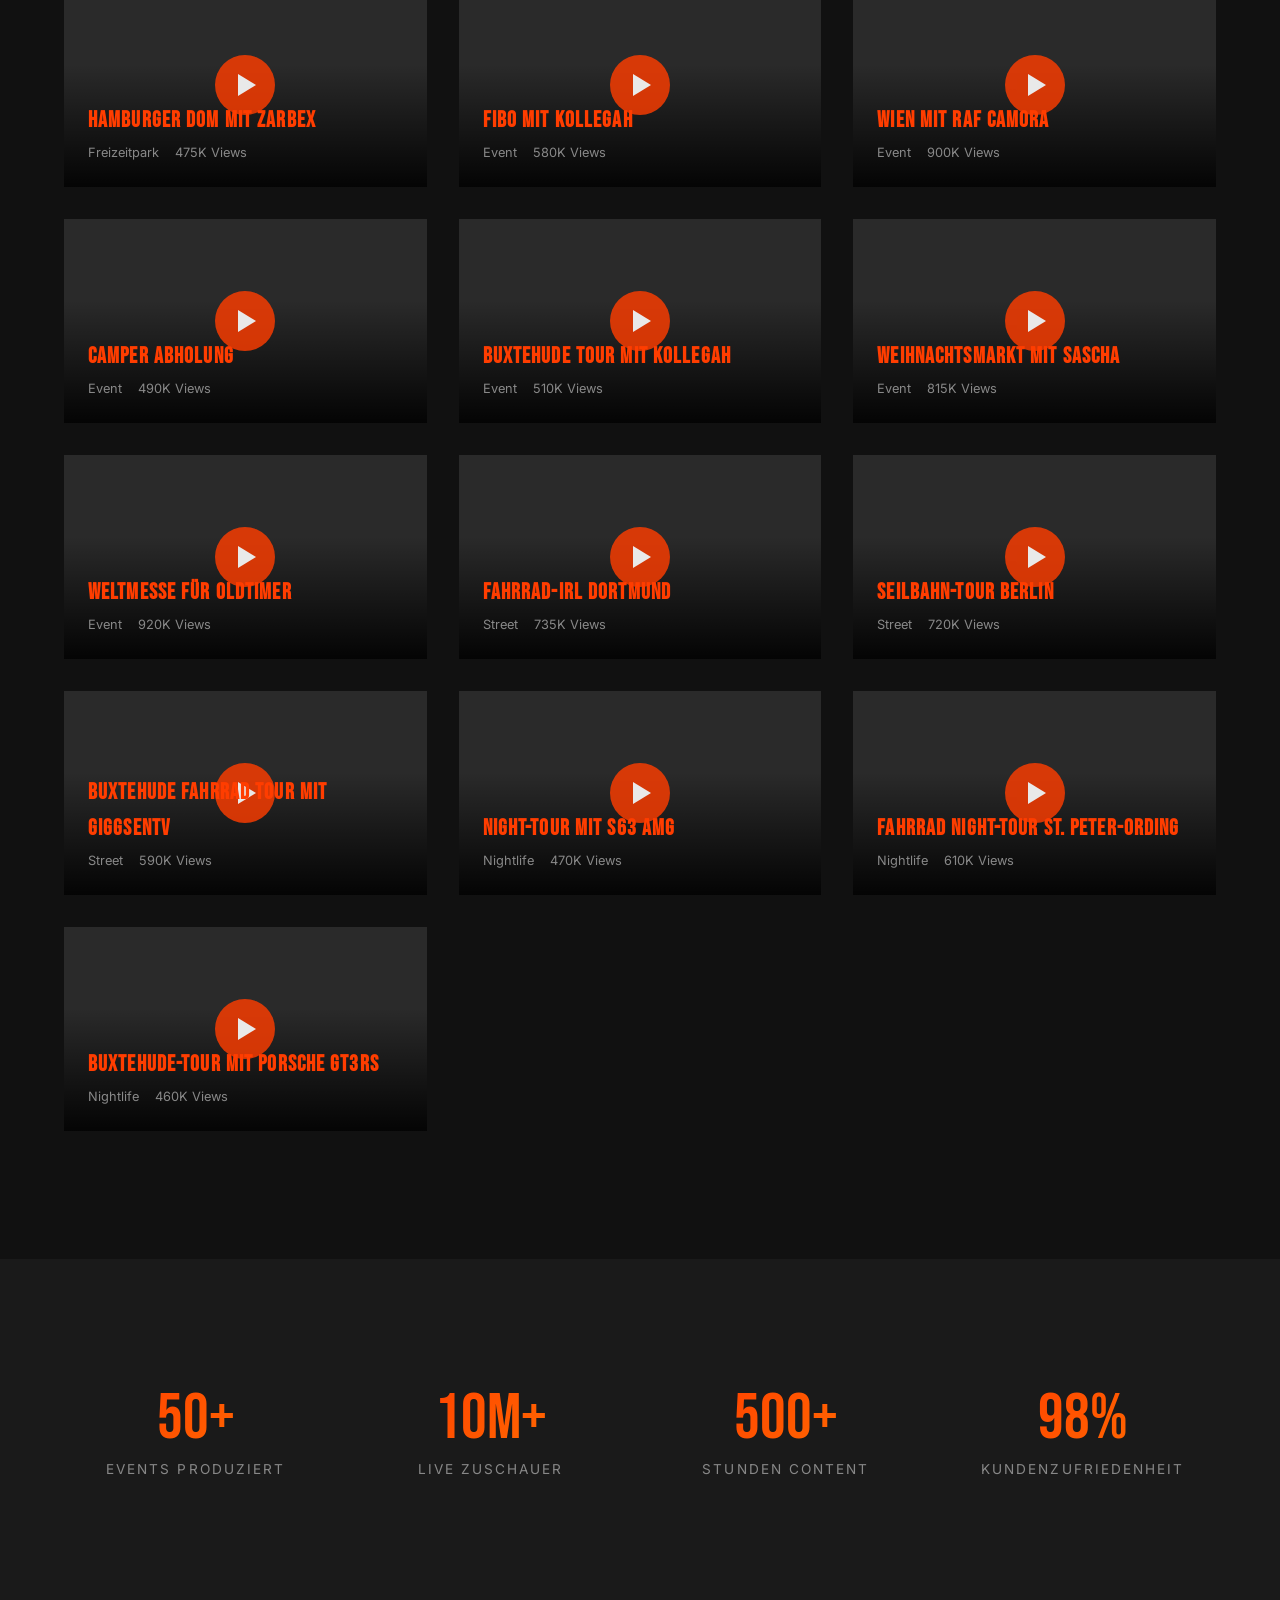
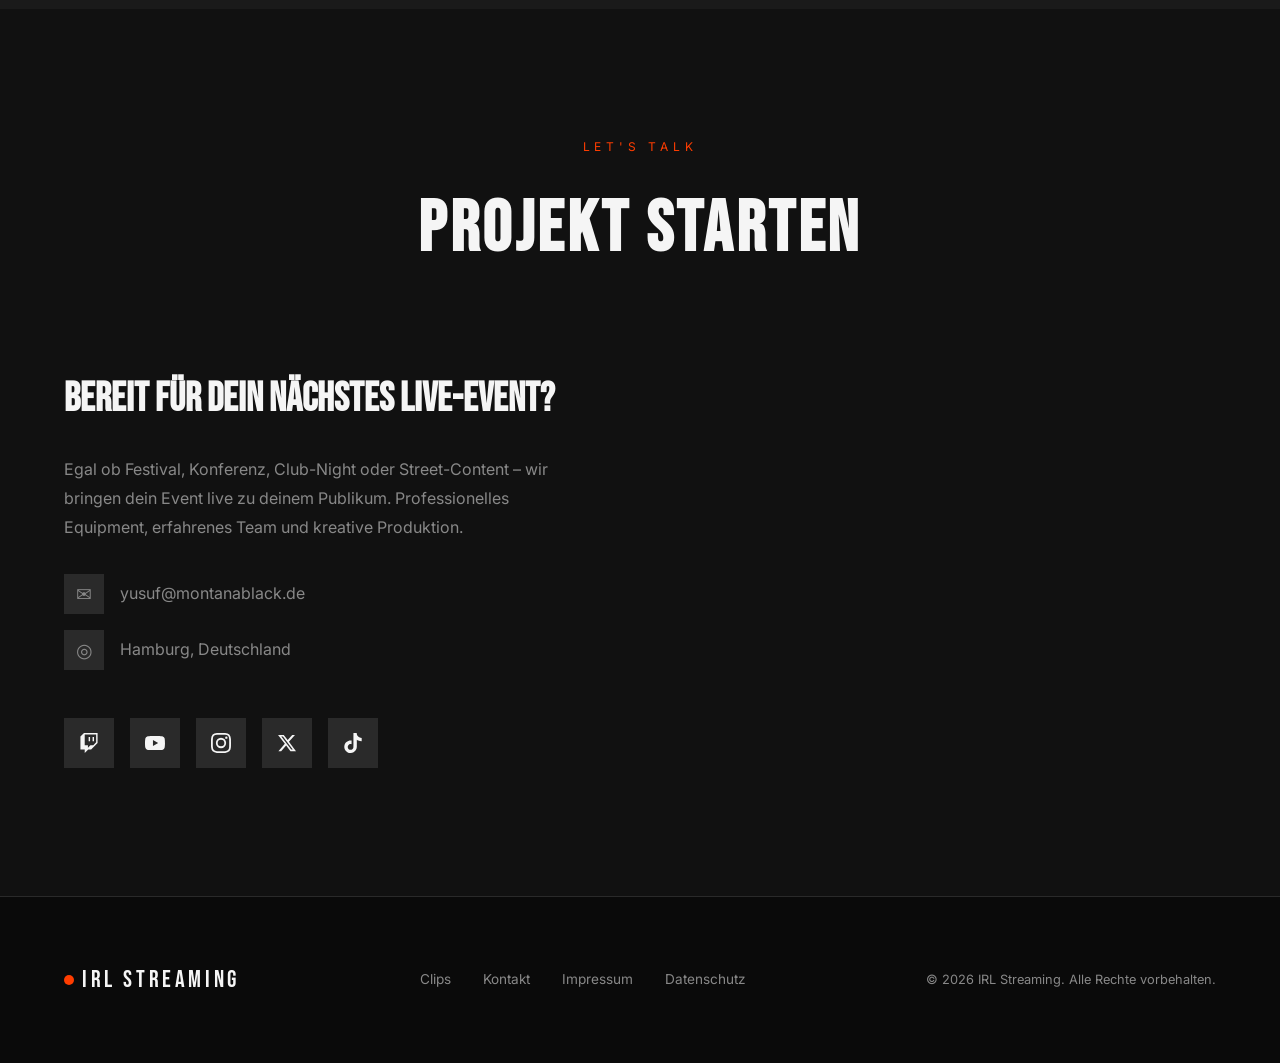
==== commit 1dc5161b: "Add files via upload" ====
--- a/index.html
+++ b/index.html
@@ -8,13 +8,12 @@
     <!-- Favicon -->
     <link rel="icon" type="image/x-icon" href="favicon.ico">
     <link rel="icon" type="image/png" sizes="32x32" href="favicon-32.png">
-    <link rel="icon" type="image/png" sizes="64x64" href="favicon-64.png">
     <link rel="apple-touch-icon" sizes="180x180" href="apple-touch-icon.png">
     
-    <!-- Google Fonts -->
+    <!-- Google Fonts - Optimized loading -->
     <link rel="preconnect" href="https://fonts.googleapis.com">
     <link rel="preconnect" href="https://fonts.gstatic.com" crossorigin>
-    <link href="https://fonts.googleapis.com/css2?family=Bebas+Neue&family=Inter:wght@300;400;500;600&display=swap" rel="stylesheet">
+    <link href="https://fonts.googleapis.com/css2?family=Bebas+Neue&family=Inter:wght@400;500;600&display=swap" rel="stylesheet">
     
     <!-- Stylesheet -->
     <link rel="stylesheet" href="css/styles.css">
@@ -33,10 +32,10 @@
         </ul>
     </nav>
 
-    <!-- Hero Section -->
+    <!-- Hero Section - Video loads immediately but optimized -->
     <section class="hero">
         <div class="hero-video-container">
-            <video class="hero-video" autoplay muted loop playsinline>
+            <video class="hero-video" autoplay muted loop playsinline preload="auto">
                 <source src="https://pub-0e4ec3706ebe46e3b092ee4623ff8251.r2.dev/Hero-Video.webm" type="video/webm">
             </video>
             <div class="hero-video-overlay"></div>
@@ -65,7 +64,7 @@
         </div>
     </section>
 
-    <!-- Clips Section -->
+    <!-- Clips Section - Videos use data-src for lazy loading -->
     <section id="clips">
         <div class="section-header">
             <p class="section-tag">Portfolio</p>
@@ -82,9 +81,7 @@
 
         <div class="clips-grid">
             <div class="clip-card" data-category="event">
-                <video class="clip-video" muted loop playsinline preload="metadata">
-                    <source src="https://pub-0e4ec3706ebe46e3b092ee4623ff8251.r2.dev/Hero-Video.webm" type="video/webm">
-                </video>
+                <video class="clip-video" muted loop playsinline preload="none" data-src="https://pub-0e4ec3706ebe46e3b092ee4623ff8251.r2.dev/Hero-Video.webm"></video>
                 <div class="clip-play-icon"></div>
                 <div class="clip-info">
                     <h3 class="clip-title">36h FRANKREICH ROLLER TOUR</h3>
@@ -96,9 +93,7 @@
             </div>
 
             <div class="clip-card" data-category="Freizeitpark">
-                <video class="clip-video" muted loop playsinline preload="metadata">
-                    <source src="https://pub-0e4ec3706ebe46e3b092ee4623ff8251.r2.dev/Yussuf%20Heidepark.webm#t=0.1" type="video/webm">
-                </video>
+                <video class="clip-video" muted loop playsinline preload="none" data-src="https://pub-0e4ec3706ebe46e3b092ee4623ff8251.r2.dev/Yussuf%20Heidepark.webm"></video>
                 <div class="clip-play-icon"></div>
                 <div class="clip-info">
                     <h3 class="clip-title">HEIDEPARK SOLTAU MIT ZARBEX</h3>
@@ -110,9 +105,7 @@
             </div>
 
             <div class="clip-card" data-category="Freizeitpark">
-                <video class="clip-video" muted loop playsinline preload="metadata">
-                    <source src="https://pub-0e4ec3706ebe46e3b092ee4623ff8251.r2.dev/Yusuf%20Dom%20Ssio.webm#t=0.1" type="video/webm">
-                </video>
+                <video class="clip-video" muted loop playsinline preload="none" data-src="https://pub-0e4ec3706ebe46e3b092ee4623ff8251.r2.dev/Yusuf%20Dom%20Ssio.webm"></video>
                 <div class="clip-play-icon"></div>
                 <div class="clip-info">
                     <h3 class="clip-title">HAMBURGER DOM MIT SSIO</h3>
@@ -124,9 +117,7 @@
             </div>
 
             <div class="clip-card" data-category="Freizeitpark">
-                <video class="clip-video" muted loop playsinline preload="metadata">
-                    <source src="https://pub-0e4ec3706ebe46e3b092ee4623ff8251.r2.dev/Dom%20Zarbex.webm#t=0.1" type="video/webm">
-                </video>
+                <video class="clip-video" muted loop playsinline preload="none" data-src="https://pub-0e4ec3706ebe46e3b092ee4623ff8251.r2.dev/Dom%20Zarbex.webm"></video>
                 <div class="clip-play-icon"></div>
                 <div class="clip-info">
                     <h3 class="clip-title">HAMBURGER DOM MIT ZARBEX</h3>
@@ -138,9 +129,7 @@
             </div>
 
             <div class="clip-card" data-category="event">
-                <video class="clip-video" muted loop playsinline preload="metadata">
-                    <source src="https://pub-0e4ec3706ebe46e3b092ee4623ff8251.r2.dev/Fibo2925.webm#t=0.1" type="video/webm">
-                </video>
+                <video class="clip-video" muted loop playsinline preload="none" data-src="https://pub-0e4ec3706ebe46e3b092ee4623ff8251.r2.dev/Fibo2925.webm"></video>
                 <div class="clip-play-icon"></div>
                 <div class="clip-info">
                     <h3 class="clip-title">FIBO MIT KOLLEGAH</h3>
@@ -152,9 +141,7 @@
             </div>
 
             <div class="clip-card" data-category="event">
-                <video class="clip-video" muted loop playsinline preload="metadata">
-                    <source src="https://pub-0e4ec3706ebe46e3b092ee4623ff8251.r2.dev/Raf%20Camora.webm" type="video/webm">
-                </video>
+                <video class="clip-video" muted loop playsinline preload="none" data-src="https://pub-0e4ec3706ebe46e3b092ee4623ff8251.r2.dev/Raf%20Camora.webm"></video>
                 <div class="clip-play-icon"></div>
                 <div class="clip-info">
                     <h3 class="clip-title">WIEN MIT RAF CAMORA</h3>
@@ -166,9 +153,7 @@
             </div>
 
             <div class="clip-card" data-category="event">
-                <video class="clip-video" muted loop playsinline preload="metadata">
-                    <source src="https://pub-0e4ec3706ebe46e3b092ee4623ff8251.r2.dev/Camper%20Abholen.webm#t=0.1" type="video/webm">
-                </video>
+                <video class="clip-video" muted loop playsinline preload="none" data-src="https://pub-0e4ec3706ebe46e3b092ee4623ff8251.r2.dev/Camper%20Abholen.webm"></video>
                 <div class="clip-play-icon"></div>
                 <div class="clip-info">
                     <h3 class="clip-title">CAMPER ABHOLUNG</h3>
@@ -180,9 +165,7 @@
             </div>
 
             <div class="clip-card" data-category="event">
-                <video class="clip-video" muted loop playsinline preload="metadata">
-                    <source src="https://pub-0e4ec3706ebe46e3b092ee4623ff8251.r2.dev/Kollegah%20Irl.webm" type="video/webm">
-                </video>
+                <video class="clip-video" muted loop playsinline preload="none" data-src="https://pub-0e4ec3706ebe46e3b092ee4623ff8251.r2.dev/Kollegah%20Irl.webm"></video>
                 <div class="clip-play-icon"></div>
                 <div class="clip-info">
                     <h3 class="clip-title">BUXTEHUDE TOUR MIT KOLLEGAH</h3>
@@ -194,9 +177,7 @@
             </div>
 
             <div class="clip-card" data-category="event">
-                <video class="clip-video" muted loop playsinline preload="metadata">
-                    <source src="https://pub-0e4ec3706ebe46e3b092ee4623ff8251.r2.dev/Bremer%20Weihnachtsmarkt%20Sascha.webm#t=0.1" type="video/webm">
-                </video>
+                <video class="clip-video" muted loop playsinline preload="none" data-src="https://pub-0e4ec3706ebe46e3b092ee4623ff8251.r2.dev/Bremer%20Weihnachtsmarkt%20Sascha.webm"></video>
                 <div class="clip-play-icon"></div>
                 <div class="clip-info">
                     <h3 class="clip-title">WEIHNACHTSMARKT MIT SASCHA</h3>
@@ -208,9 +189,7 @@
             </div>
 
             <div class="clip-card" data-category="event">
-                <video class="clip-video" muted loop playsinline preload="metadata">
-                    <source src="https://pub-0e4ec3706ebe46e3b092ee4623ff8251.r2.dev/Essen%20Oldtimer%20Show.webm#t=0.1" type="video/webm">
-                </video>
+                <video class="clip-video" muted loop playsinline preload="none" data-src="https://pub-0e4ec3706ebe46e3b092ee4623ff8251.r2.dev/Essen%20Oldtimer%20Show.webm"></video>
                 <div class="clip-play-icon"></div>
                 <div class="clip-info">
                     <h3 class="clip-title">WELTMESSE FÜR OLDTIMER</h3>
@@ -222,9 +201,7 @@
             </div>
 
             <div class="clip-card" data-category="street">
-                <video class="clip-video" muted loop playsinline preload="metadata">
-                    <source src="https://pub-0e4ec3706ebe46e3b092ee4623ff8251.r2.dev/Fahrradtour%20Dortmund.webm" type="video/webm">
-                </video>
+                <video class="clip-video" muted loop playsinline preload="none" data-src="https://pub-0e4ec3706ebe46e3b092ee4623ff8251.r2.dev/Fahrradtour%20Dortmund.webm"></video>
                 <div class="clip-play-icon"></div>
                 <div class="clip-info">
                     <h3 class="clip-title">FAHRRAD-IRL DORTMUND</h3>
@@ -236,9 +213,7 @@
             </div>
 
             <div class="clip-card" data-category="street">
-                <video class="clip-video" muted loop playsinline preload="metadata">
-                    <source src="https://pub-0e4ec3706ebe46e3b092ee4623ff8251.r2.dev/Seilbahn%20Berlin.webm" type="video/webm">
-                </video>
+                <video class="clip-video" muted loop playsinline preload="none" data-src="https://pub-0e4ec3706ebe46e3b092ee4623ff8251.r2.dev/Seilbahn%20Berlin.webm"></video>
                 <div class="clip-play-icon"></div>
                 <div class="clip-info">
                     <h3 class="clip-title">SEILBAHN-TOUR BERLIN</h3>
@@ -250,9 +225,7 @@
             </div>
 
             <div class="clip-card" data-category="street">
-                <video class="clip-video" muted loop playsinline preload="metadata">
-                    <source src="https://pub-0e4ec3706ebe46e3b092ee4623ff8251.r2.dev/Fahrrad%20Giggsen.webm" type="video/webm">
-                </video>
+                <video class="clip-video" muted loop playsinline preload="none" data-src="https://pub-0e4ec3706ebe46e3b092ee4623ff8251.r2.dev/Fahrrad%20Giggsen.webm"></video>
                 <div class="clip-play-icon"></div>
                 <div class="clip-info">
                     <h3 class="clip-title">BUXTEHUDE FAHRRAD TOUR MIT GIGGSENTV</h3>
@@ -264,9 +237,7 @@
             </div>
 
             <div class="clip-card" data-category="nightlife">
-                <video class="clip-video" muted loop playsinline preload="metadata">
-                    <source src="https://pub-0e4ec3706ebe46e3b092ee4623ff8251.r2.dev/Nighttour%20S63amg.webm" type="video/webm">
-                </video>
+                <video class="clip-video" muted loop playsinline preload="none" data-src="https://pub-0e4ec3706ebe46e3b092ee4623ff8251.r2.dev/Nighttour%20S63amg.webm"></video>
                 <div class="clip-play-icon"></div>
                 <div class="clip-info">
                     <h3 class="clip-title">NIGHT-TOUR MIT S63 AMG</h3>
@@ -278,9 +249,7 @@
             </div>
 
             <div class="clip-card" data-category="nightlife">
-                <video class="clip-video" muted loop playsinline preload="metadata">
-                    <source src="https://pub-0e4ec3706ebe46e3b092ee4623ff8251.r2.dev/Sankt%20Peter%20Ording%20Fahrrad.webm" type="video/webm">
-                </video>
+                <video class="clip-video" muted loop playsinline preload="none" data-src="https://pub-0e4ec3706ebe46e3b092ee4623ff8251.r2.dev/Sankt%20Peter%20Ording%20Fahrrad.webm"></video>
                 <div class="clip-play-icon"></div>
                 <div class="clip-info">
                     <h3 class="clip-title">FAHRRAD NIGHT-TOUR ST. PETER-ORDING</h3>
@@ -292,9 +261,7 @@
             </div>
 
             <div class="clip-card" data-category="nightlife">
-                <video class="clip-video" muted loop playsinline preload="metadata">
-                    <source src="https://pub-0e4ec3706ebe46e3b092ee4623ff8251.r2.dev/Gt3rs%20Buxte.webm#t=0.1" type="video/webm">
-                </video>
+                <video class="clip-video" muted loop playsinline preload="none" data-src="https://pub-0e4ec3706ebe46e3b092ee4623ff8251.r2.dev/Gt3rs%20Buxte.webm"></video>
                 <div class="clip-play-icon"></div>
                 <div class="clip-info">
                     <h3 class="clip-title">BUXTEHUDE-TOUR MIT PORSCHE GT3RS</h3>
@@ -304,7 +271,6 @@
                     </div>
                 </div>
             </div>
-
         </div>
     </section>
 
@@ -337,8 +303,8 @@
             <h2 class="section-title">PROJEKT STARTEN</h2>
         </div>
 
-        <div class="contact-container" style="display: block; max-width: 800px; margin: 0 auto;">
-            <div class="contact-info" style="text-align: center;">
+        <div class="contact-container">
+            <div class="contact-info">
                 <h3>Bereit für dein nächstes Live-Event?</h3>
                 <p>
                     Egal ob Festival, Konferenz, Club-Night oder Street-Content –
@@ -346,18 +312,18 @@
                     erfahrenes Team und kreative Produktion.
                 </p>
 
-                <div class="contact-details" style="display: inline-block; text-align: left;">
-                    <div class="contact-item" style="display: flex; align-items: center; gap: 1rem; margin-bottom: 1rem;">
-                        <div class="contact-icon" style="width: 40px; height: 40px; min-width: 40px; background: var(--gray); display: flex; align-items: center; justify-content: center; font-size: 1.2rem;">✉</div>
+                <div class="contact-details">
+                    <div class="contact-item">
+                        <div class="contact-icon">✉</div>
                         <span>yusuf@montanablack.de</span>
                     </div>
-                    <div class="contact-item" style="display: flex; align-items: center; gap: 1rem; margin-bottom: 1rem;">
-                        <div class="contact-icon" style="width: 40px; height: 40px; min-width: 40px; background: var(--gray); display: flex; align-items: center; justify-content: center; font-size: 1.2rem;">◎</div>
+                    <div class="contact-item">
+                        <div class="contact-icon">◎</div>
                         <span>Hamburg, Deutschland</span>
                     </div>
                 </div>
 
-                <div class="social-links" style="justify-content: center;">
+                <div class="social-links">
                     <a href="https://www.twitch.tv/montanablack88" target="_blank" rel="noopener noreferrer" class="social-link" title="Twitch">
                         <svg width="20" height="20" viewBox="0 0 24 24" fill="currentColor">
                             <path d="M11.571 4.714h1.715v5.143H11.57zm4.715 0H18v5.143h-1.714zM6 0L1.714 4.286v15.428h5.143V24l4.286-4.286h3.428L22.286 12V0zm14.571 11.143l-3.428 3.428h-3.429l-3 3v-3H6.857V1.714h13.714Z"/>
@@ -393,8 +359,7 @@
         <div class="cookie-content">
             <div class="cookie-text">
                 <h4>🍪 Cookie-Einstellungen</h4>
-                <p>Wir verwenden Cookies, um dir die bestmögliche Erfahrung auf unserer Website zu bieten. 
-                   Einige Cookies sind technisch notwendig, andere helfen uns, die Website zu verbessern.</p>
+                <p>Wir verwenden Cookies, um dir die bestmögliche Erfahrung auf unserer Website zu bieten.</p>
             </div>
             <div class="cookie-buttons">
                 <button class="cookie-btn cookie-btn-reject" onclick="handleCookies(false)">Nur notwendige</button>
@@ -431,7 +396,6 @@
         </div>
     </div>
 
-
     <!-- JavaScript -->
     <script src="js/main.js"></script>
 </body>
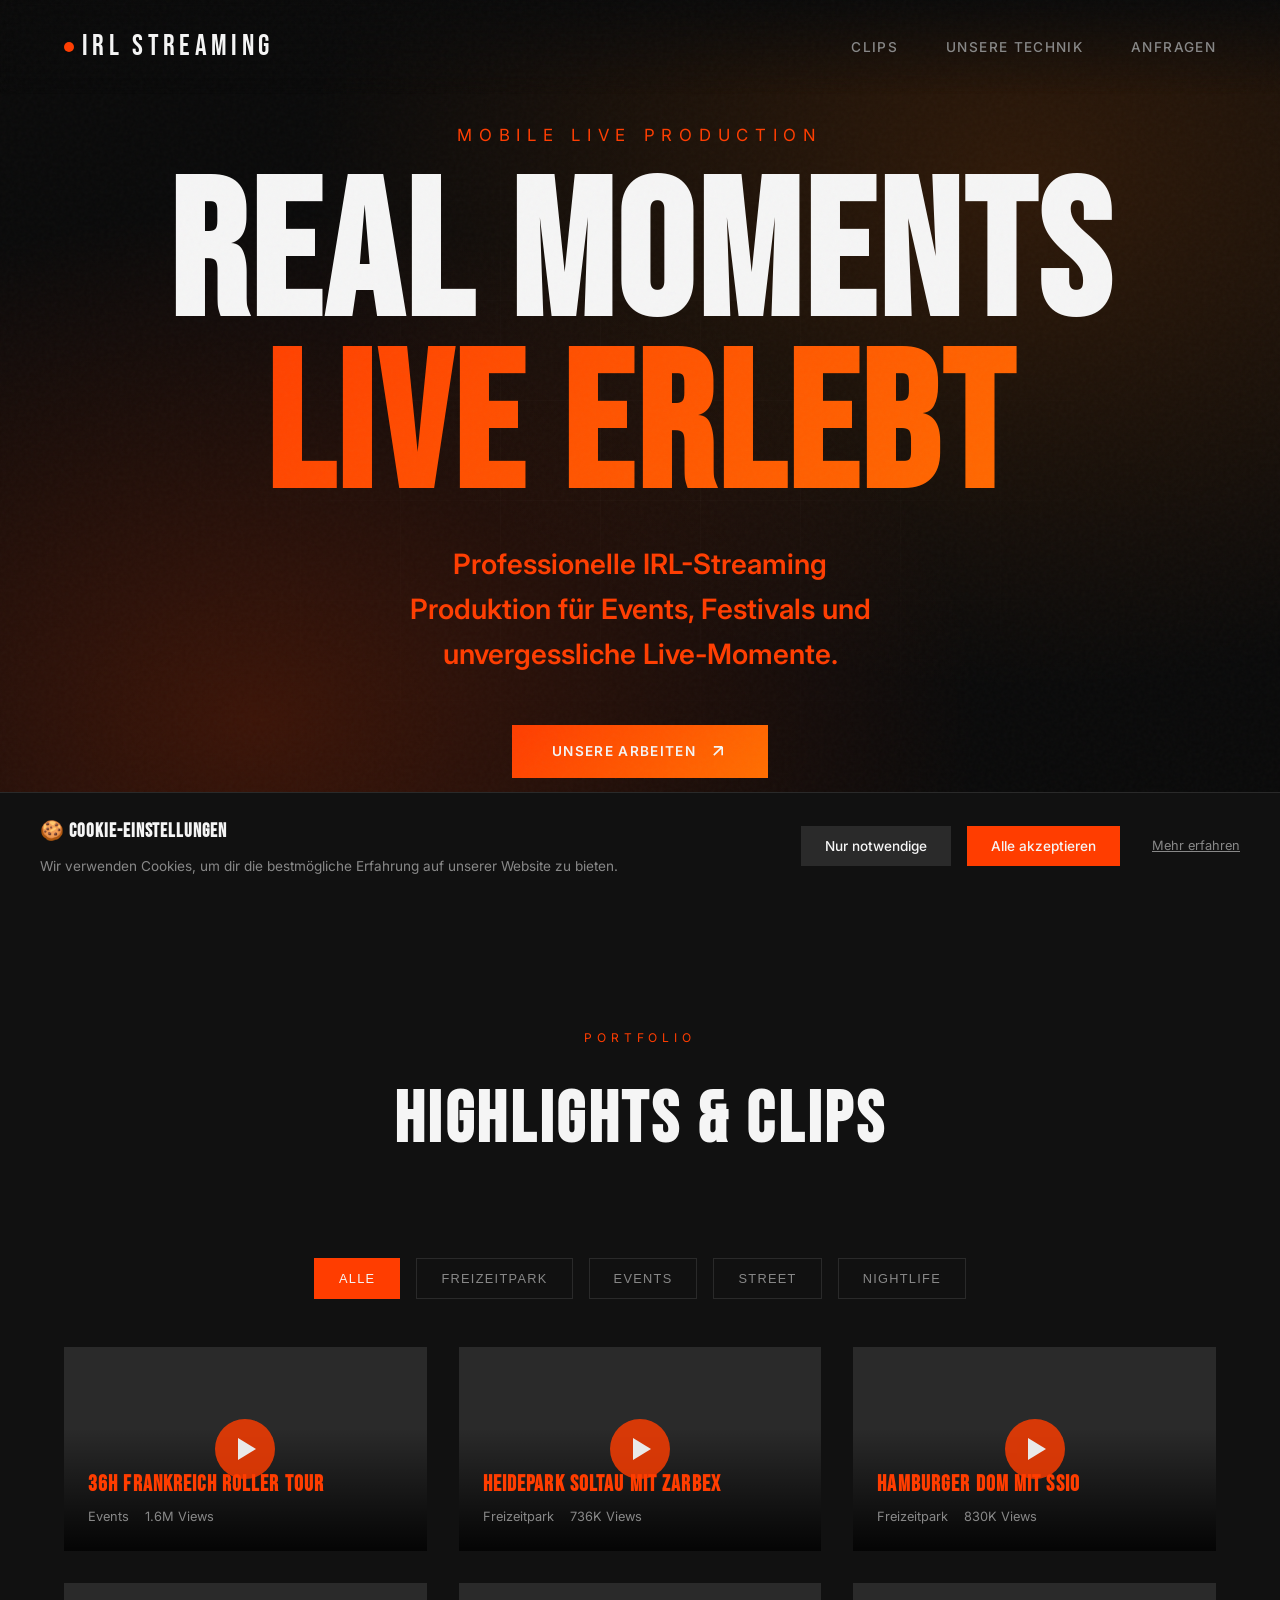
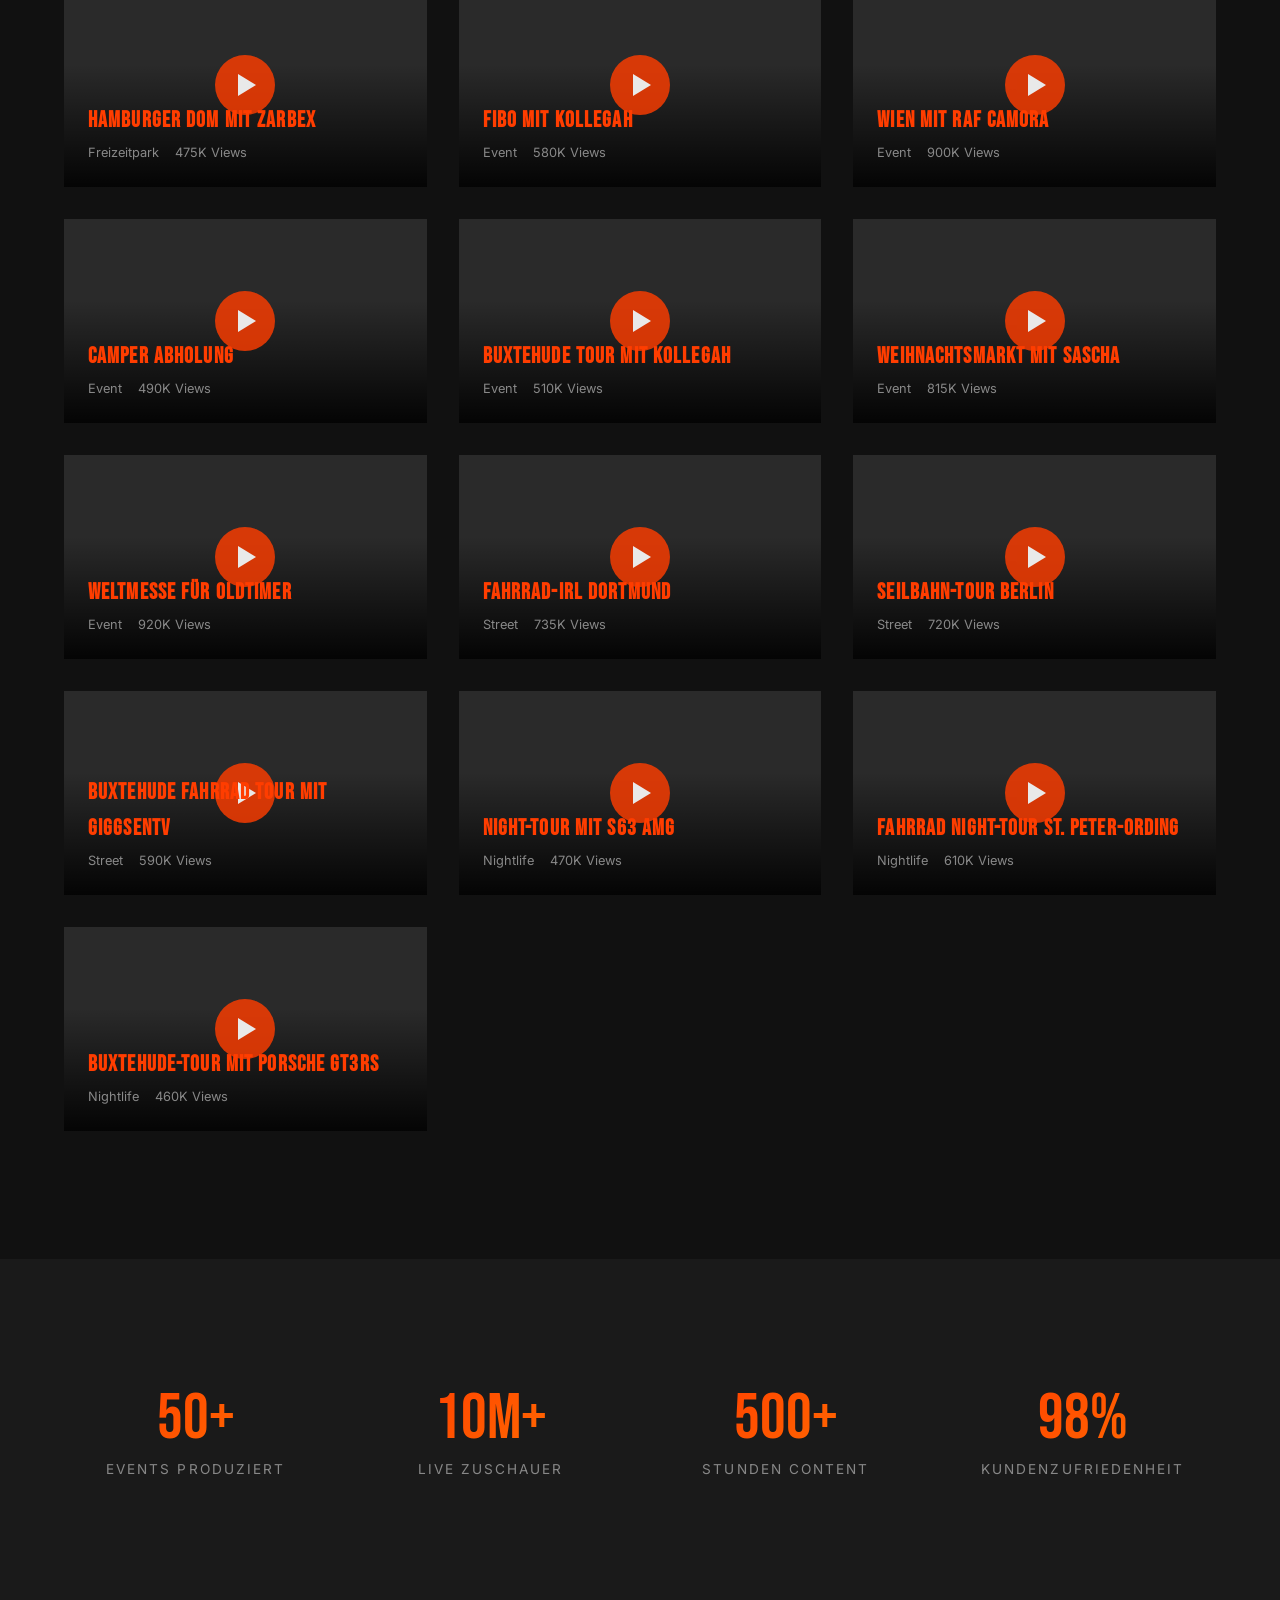
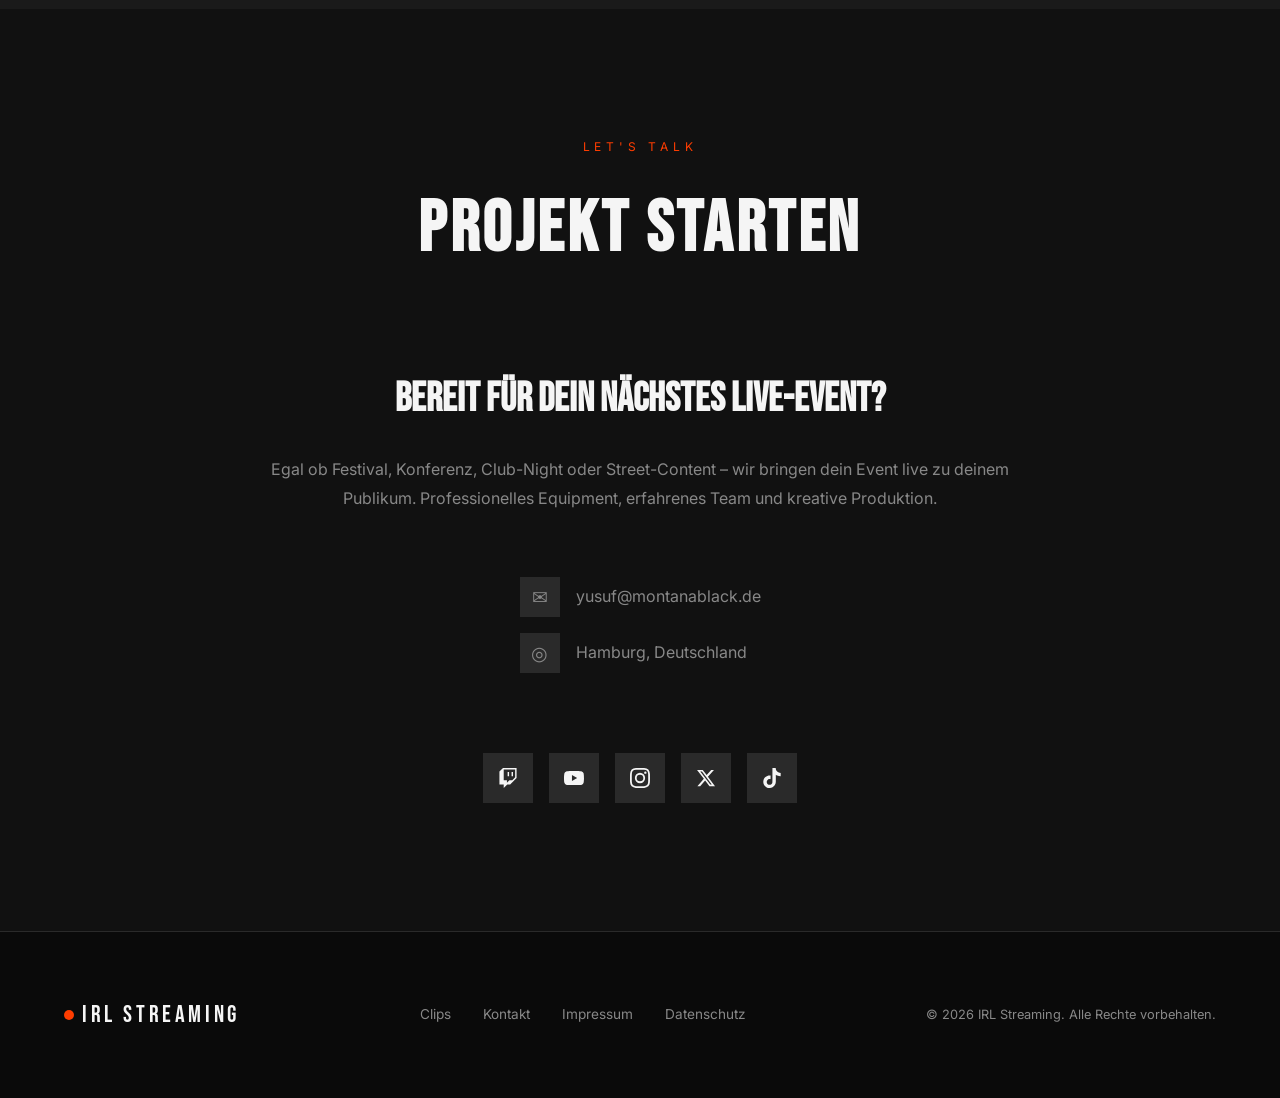
==== commit 9cf782f1: "Add files via upload" ====
--- a/css/styles.css
+++ b/css/styles.css
@@ -35,7 +35,8 @@
     background: var(--black);
     color: var(--white);
     line-height: 1.6;
-    overflow-x: hidden;
+    overflow-x: clip;
+    -webkit-text-size-adjust: 100%;
 }
 
 /* Grain Overlay */
@@ -130,6 +131,7 @@
    ============================================= */
 .hero {
     height: 100vh;
+    height: 100dvh;
     display: flex;
     align-items: center;
     justify-content: center;
@@ -685,6 +687,50 @@
 }
 
 /* =============================================
+   Contact Section
+   ============================================= */
+.contact-container {
+    display: block;
+    max-width: 800px;
+    margin: 0 auto;
+}
+
+.contact-info {
+    text-align: center;
+}
+
+.contact-details {
+    display: inline-block;
+    text-align: left;
+    margin: 2rem 0;
+}
+
+.contact-item {
+    display: flex;
+    align-items: center;
+    gap: 1rem;
+    margin-bottom: 1rem;
+}
+
+.contact-icon {
+    width: 40px;
+    height: 40px;
+    min-width: 40px;
+    background: var(--gray);
+    display: flex;
+    align-items: center;
+    justify-content: center;
+    font-size: 1.2rem;
+}
+
+.social-links {
+    display: flex;
+    justify-content: center;
+    gap: 1rem;
+    margin-top: 2rem;
+}
+
+/* =============================================
    Contact Form
    ============================================= */
 .contact-form {
@@ -1028,6 +1074,18 @@
 }
 
 @media (max-width: 768px) {
+    nav {
+        padding: 1rem 1.5rem;
+    }
+    
+    section {
+        padding: 4rem 1.5rem;
+    }
+    
+    footer {
+        padding: 2rem 1.5rem;
+    }
+    
     .clips-grid {
         grid-template-columns: 1fr;
     }
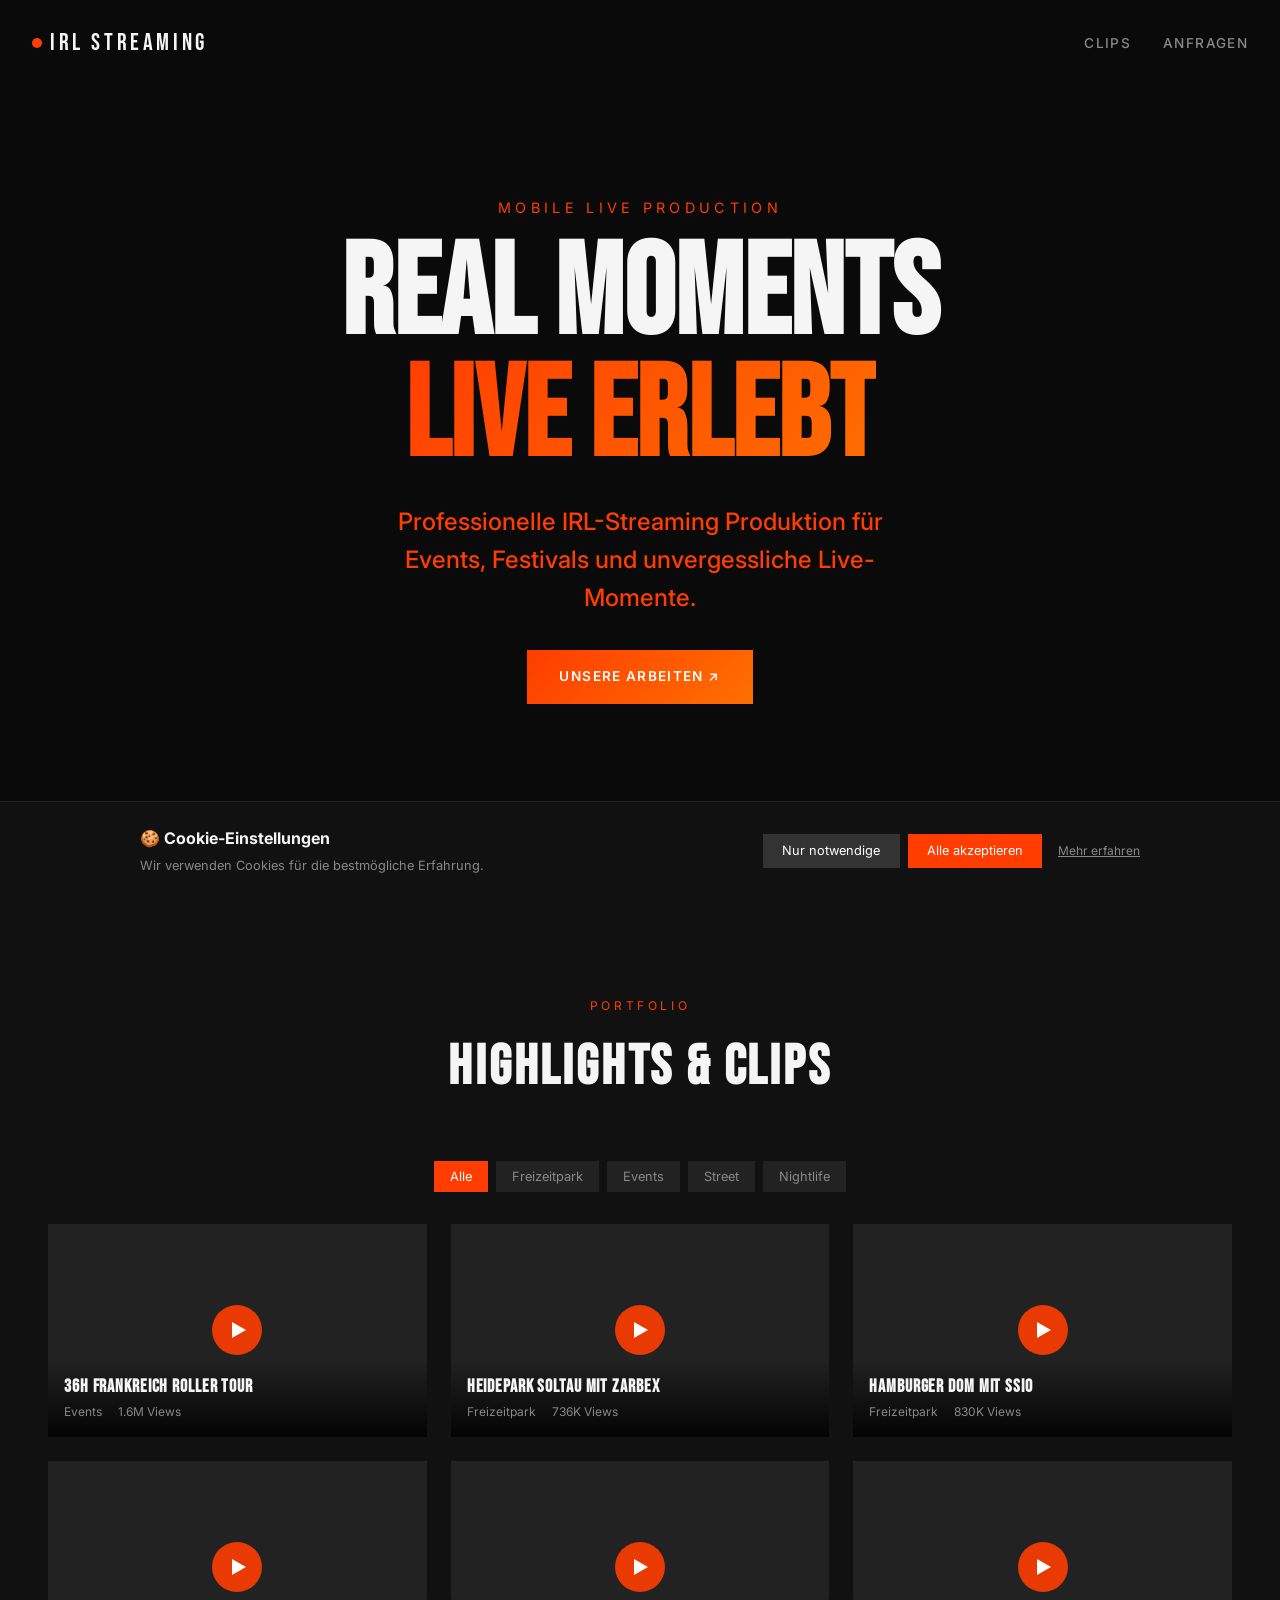
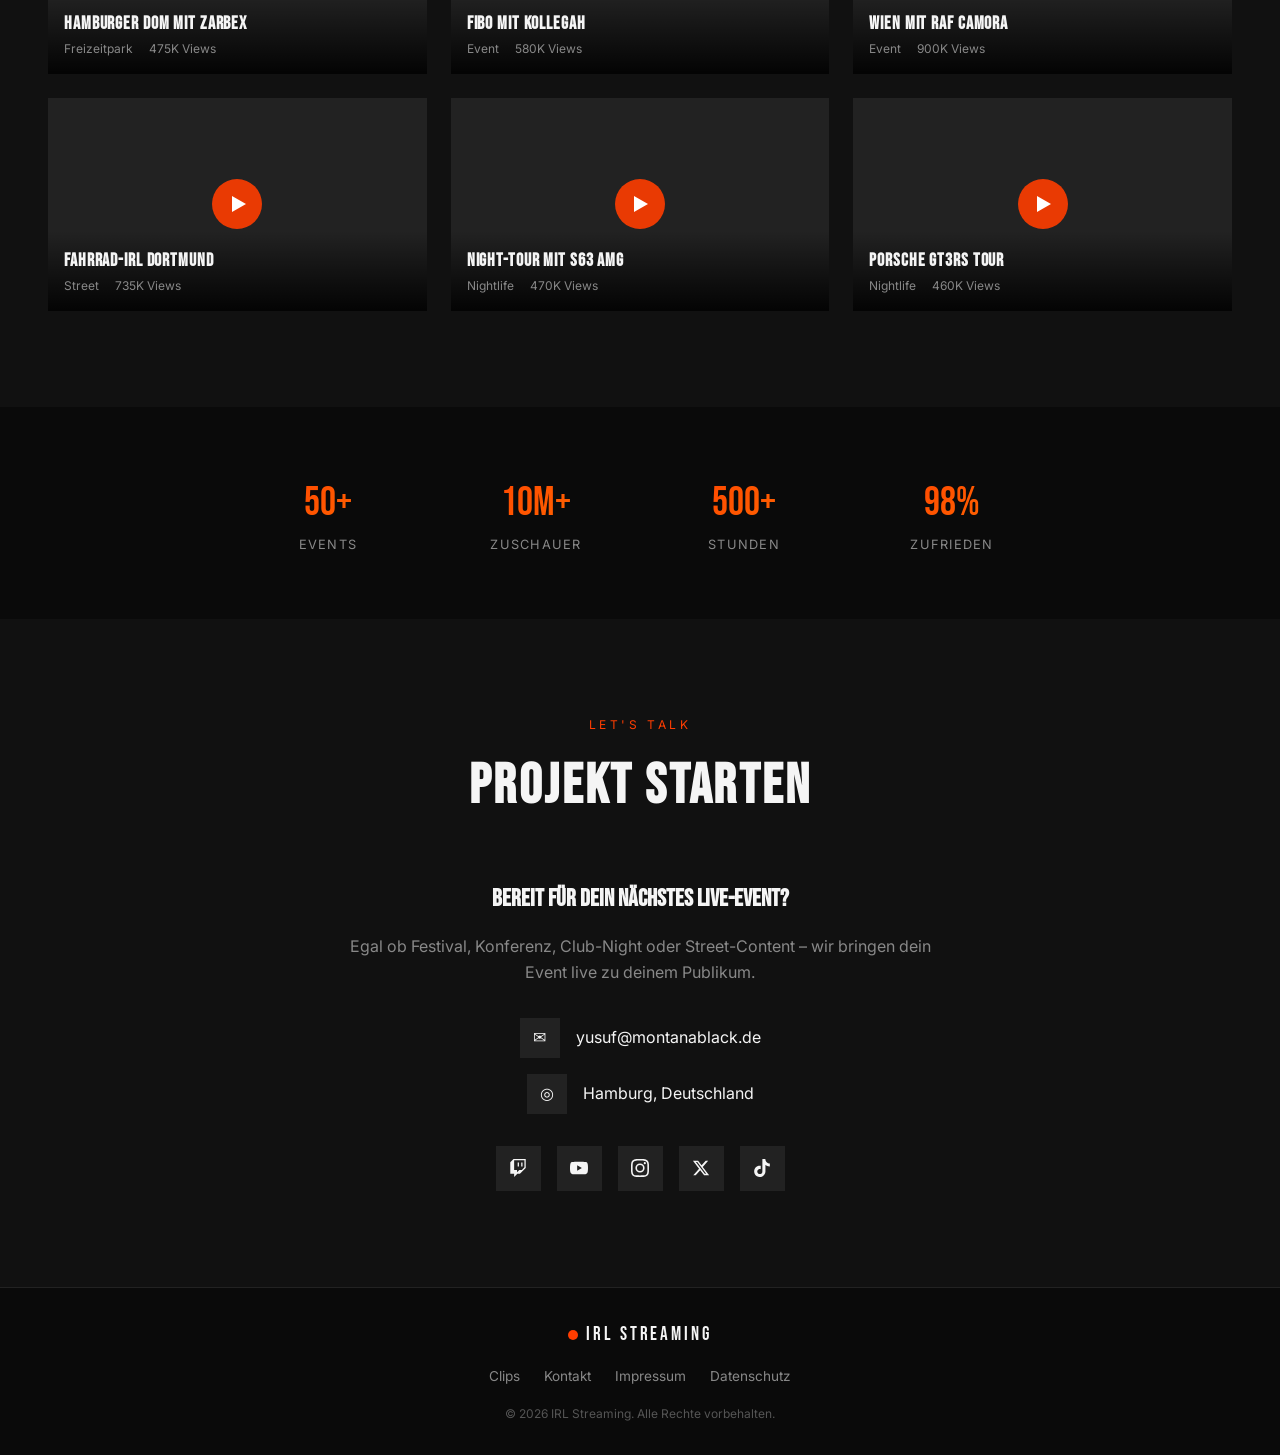
==== commit 78495c4d: "Add files via upload" ====
--- a/index.html
+++ b/index.html
@@ -5,398 +5,769 @@
     <meta name="viewport" content="width=device-width, initial-scale=1.0">
     <title>IRL Streaming | Live Production & Mobile Streaming</title>
     
-    <!-- Favicon -->
     <link rel="icon" type="image/x-icon" href="favicon.ico">
     <link rel="icon" type="image/png" sizes="32x32" href="favicon-32.png">
     <link rel="apple-touch-icon" sizes="180x180" href="apple-touch-icon.png">
     
-    <!-- Google Fonts - Optimized loading -->
     <link rel="preconnect" href="https://fonts.googleapis.com">
     <link rel="preconnect" href="https://fonts.gstatic.com" crossorigin>
     <link href="https://fonts.googleapis.com/css2?family=Bebas+Neue&family=Inter:wght@400;500;600&display=swap" rel="stylesheet">
     
-    <!-- Stylesheet -->
-    <link rel="stylesheet" href="css/styles.css">
+    <style>
+        *, *::before, *::after {
+            margin: 0;
+            padding: 0;
+            box-sizing: border-box;
+        }
+        
+        html {
+            scroll-behavior: smooth;
+        }
+        
+        body {
+            font-family: 'Inter', sans-serif;
+            background: #0a0a0a;
+            color: #f5f5f5;
+            line-height: 1.6;
+            overflow-x: hidden;
+            width: 100%;
+            min-height: 100vh;
+        }
+        
+        /* NAV */
+        nav {
+            position: fixed;
+            top: 0;
+            left: 0;
+            right: 0;
+            z-index: 1000;
+            padding: 1.5rem 2rem;
+            display: flex;
+            justify-content: space-between;
+            align-items: center;
+            background: linear-gradient(to bottom, rgba(10,10,10,0.95), transparent);
+        }
+        
+        .logo {
+            font-family: 'Bebas Neue', sans-serif;
+            font-size: 1.5rem;
+            letter-spacing: 0.15em;
+            color: #f5f5f5;
+            text-decoration: none;
+            display: flex;
+            align-items: center;
+            gap: 0.5rem;
+        }
+        
+        .logo-dot {
+            width: 10px;
+            height: 10px;
+            background: #ff3d00;
+            border-radius: 50%;
+        }
+        
+        .nav-links {
+            display: flex;
+            gap: 2rem;
+            list-style: none;
+        }
+        
+        .nav-links a {
+            color: #888;
+            text-decoration: none;
+            font-size: 0.85rem;
+            font-weight: 500;
+            letter-spacing: 0.1em;
+            text-transform: uppercase;
+        }
+        
+        .nav-links a:hover {
+            color: #f5f5f5;
+        }
+        
+        @media (max-width: 768px) {
+            .nav-links { display: none; }
+        }
+        
+        /* HERO */
+        .hero {
+            min-height: 100vh;
+            min-height: 100svh;
+            display: flex;
+            align-items: center;
+            justify-content: center;
+            position: relative;
+            overflow: hidden;
+        }
+        
+        .hero-video {
+            position: absolute;
+            top: 0;
+            left: 0;
+            width: 100%;
+            height: 100%;
+            object-fit: cover;
+        }
+        
+        .hero-overlay {
+            position: absolute;
+            top: 0;
+            left: 0;
+            width: 100%;
+            height: 100%;
+            background: linear-gradient(to bottom, rgba(10,10,10,0.6), rgba(10,10,10,0.8));
+        }
+        
+        .hero-content {
+            position: relative;
+            z-index: 10;
+            text-align: center;
+            padding: 0 1.5rem;
+            max-width: 800px;
+        }
+        
+        .hero-tag {
+            font-size: 0.9rem;
+            letter-spacing: 0.3em;
+            text-transform: uppercase;
+            color: #ff3d00;
+            margin-bottom: 1rem;
+        }
+        
+        .hero-title {
+            font-family: 'Bebas Neue', sans-serif;
+            font-size: clamp(3rem, 12vw, 8rem);
+            line-height: 0.95;
+            margin-bottom: 1.5rem;
+        }
+        
+        .hero-title span {
+            background: linear-gradient(135deg, #ff3d00, #ff6f00);
+            -webkit-background-clip: text;
+            -webkit-text-fill-color: transparent;
+            background-clip: text;
+        }
+        
+        .hero-subtitle {
+            font-size: clamp(1rem, 3vw, 1.5rem);
+            color: #ff3d00;
+            max-width: 500px;
+            margin: 0 auto 2rem;
+            font-weight: 500;
+        }
+        
+        .cta-button {
+            display: inline-flex;
+            align-items: center;
+            gap: 0.5rem;
+            padding: 1rem 2rem;
+            background: linear-gradient(135deg, #ff3d00, #ff6f00);
+            color: #fff;
+            text-decoration: none;
+            font-weight: 600;
+            font-size: 0.85rem;
+            letter-spacing: 0.1em;
+            text-transform: uppercase;
+        }
+        
+        /* SECTIONS */
+        section {
+            padding: 5rem 1.5rem;
+        }
+        
+        @media (min-width: 768px) {
+            section { padding: 6rem 3rem; }
+        }
+        
+        .section-header {
+            text-align: center;
+            margin-bottom: 3rem;
+        }
+        
+        .section-tag {
+            font-size: 0.75rem;
+            letter-spacing: 0.3em;
+            text-transform: uppercase;
+            color: #ff3d00;
+            margin-bottom: 0.5rem;
+        }
+        
+        .section-title {
+            font-family: 'Bebas Neue', sans-serif;
+            font-size: clamp(2rem, 6vw, 3.5rem);
+            letter-spacing: 0.05em;
+        }
+        
+        /* CLIPS */
+        #clips {
+            background: #111;
+        }
+        
+        .filter-tabs {
+            display: flex;
+            justify-content: center;
+            gap: 0.5rem;
+            margin-bottom: 2rem;
+            flex-wrap: wrap;
+        }
+        
+        .filter-tab {
+            padding: 0.5rem 1rem;
+            background: #222;
+            border: none;
+            color: #888;
+            font-family: 'Inter', sans-serif;
+            font-size: 0.8rem;
+            cursor: pointer;
+        }
+        
+        .filter-tab.active {
+            background: #ff3d00;
+            color: #fff;
+        }
+        
+        .clips-grid {
+            display: grid;
+            grid-template-columns: repeat(auto-fit, minmax(300px, 1fr));
+            gap: 1.5rem;
+            max-width: 1200px;
+            margin: 0 auto;
+        }
+        
+        .clip-card {
+            position: relative;
+            aspect-ratio: 16/9;
+            overflow: hidden;
+            background: #222;
+            cursor: pointer;
+        }
+        
+        .clip-video {
+            width: 100%;
+            height: 100%;
+            object-fit: cover;
+        }
+        
+        .clip-overlay {
+            position: absolute;
+            bottom: 0;
+            left: 0;
+            right: 0;
+            padding: 1rem;
+            background: linear-gradient(to top, rgba(0,0,0,0.9), transparent);
+        }
+        
+        .clip-title {
+            font-family: 'Bebas Neue', sans-serif;
+            font-size: 1.1rem;
+            letter-spacing: 0.05em;
+        }
+        
+        .clip-meta {
+            font-size: 0.75rem;
+            color: #888;
+            display: flex;
+            gap: 1rem;
+        }
+        
+        .clip-play {
+            position: absolute;
+            top: 50%;
+            left: 50%;
+            transform: translate(-50%, -50%);
+            width: 50px;
+            height: 50px;
+            background: rgba(255,61,0,0.9);
+            border-radius: 50%;
+            display: flex;
+            align-items: center;
+            justify-content: center;
+        }
+        
+        .clip-play::after {
+            content: '';
+            border-left: 14px solid white;
+            border-top: 8px solid transparent;
+            border-bottom: 8px solid transparent;
+            margin-left: 3px;
+        }
+        
+        .clip-card:hover .clip-play {
+            opacity: 0;
+        }
+        
+        /* STATS */
+        .stats-section {
+            background: #0a0a0a;
+            padding: 4rem 1.5rem;
+        }
+        
+        .stats-grid {
+            display: grid;
+            grid-template-columns: repeat(2, 1fr);
+            gap: 2rem;
+            max-width: 800px;
+            margin: 0 auto;
+            text-align: center;
+        }
+        
+        @media (min-width: 768px) {
+            .stats-grid { grid-template-columns: repeat(4, 1fr); }
+        }
+        
+        .stat-number {
+            font-family: 'Bebas Neue', sans-serif;
+            font-size: 2.5rem;
+            background: linear-gradient(135deg, #ff3d00, #ff6f00);
+            -webkit-background-clip: text;
+            -webkit-text-fill-color: transparent;
+        }
+        
+        .stat-label {
+            font-size: 0.8rem;
+            color: #888;
+            text-transform: uppercase;
+            letter-spacing: 0.1em;
+        }
+        
+        /* CONTACT */
+        #contact {
+            background: #111;
+        }
+        
+        .contact-container {
+            max-width: 600px;
+            margin: 0 auto;
+            text-align: center;
+        }
+        
+        .contact-container h3 {
+            font-family: 'Bebas Neue', sans-serif;
+            font-size: 1.5rem;
+            margin-bottom: 1rem;
+        }
+        
+        .contact-container > p {
+            color: #888;
+            margin-bottom: 2rem;
+        }
+        
+        .contact-item {
+            display: flex;
+            align-items: center;
+            justify-content: center;
+            gap: 1rem;
+            margin-bottom: 1rem;
+        }
+        
+        .contact-icon {
+            width: 40px;
+            height: 40px;
+            background: #222;
+            display: flex;
+            align-items: center;
+            justify-content: center;
+        }
+        
+        .social-links {
+            display: flex;
+            justify-content: center;
+            gap: 1rem;
+            margin-top: 2rem;
+        }
+        
+        .social-link {
+            width: 45px;
+            height: 45px;
+            background: #222;
+            display: flex;
+            align-items: center;
+            justify-content: center;
+            color: #f5f5f5;
+            text-decoration: none;
+        }
+        
+        .social-link:hover {
+            background: #ff3d00;
+        }
+        
+        /* FOOTER */
+        footer {
+            background: #0a0a0a;
+            padding: 2rem 1.5rem;
+            border-top: 1px solid #222;
+            text-align: center;
+        }
+        
+        .footer-logo {
+            font-family: 'Bebas Neue', sans-serif;
+            font-size: 1.2rem;
+            letter-spacing: 0.15em;
+            display: flex;
+            align-items: center;
+            justify-content: center;
+            gap: 0.5rem;
+            margin-bottom: 1rem;
+        }
+        
+        .footer-links {
+            display: flex;
+            justify-content: center;
+            gap: 1.5rem;
+            flex-wrap: wrap;
+            margin-bottom: 1rem;
+        }
+        
+        .footer-links a {
+            color: #888;
+            text-decoration: none;
+            font-size: 0.85rem;
+        }
+        
+        .footer-links a:hover {
+            color: #ff3d00;
+        }
+        
+        .footer-copy {
+            color: #555;
+            font-size: 0.75rem;
+        }
+        
+        /* COOKIE BANNER */
+        .cookie-banner {
+            display: none;
+            position: fixed;
+            bottom: 0;
+            left: 0;
+            right: 0;
+            background: #111;
+            border-top: 1px solid #222;
+            padding: 1.5rem;
+            z-index: 10000;
+        }
+        
+        .cookie-banner.show {
+            display: block;
+        }
+        
+        .cookie-content {
+            max-width: 1000px;
+            margin: 0 auto;
+            display: flex;
+            flex-direction: column;
+            gap: 1rem;
+            align-items: center;
+            text-align: center;
+        }
+        
+        @media (min-width: 768px) {
+            .cookie-content {
+                flex-direction: row;
+                text-align: left;
+            }
+        }
+        
+        .cookie-text {
+            flex: 1;
+        }
+        
+        .cookie-text h4 {
+            font-size: 1rem;
+            margin-bottom: 0.25rem;
+        }
+        
+        .cookie-text p {
+            font-size: 0.8rem;
+            color: #888;
+        }
+        
+        .cookie-buttons {
+            display: flex;
+            gap: 0.5rem;
+        }
+        
+        .cookie-btn {
+            padding: 0.6rem 1.2rem;
+            font-size: 0.8rem;
+            border: none;
+            cursor: pointer;
+            font-family: 'Inter', sans-serif;
+        }
+        
+        .cookie-btn-reject {
+            background: #333;
+            color: #fff;
+        }
+        
+        .cookie-btn-accept {
+            background: #ff3d00;
+            color: #fff;
+        }
+        
+        .cookie-link {
+            font-size: 0.75rem;
+            color: #888;
+        }
+    </style>
 </head>
 <body>
-    <!-- Navigation -->
-    <nav>
-        <a href="#" class="logo">
-            <span class="logo-dot"></span>
-            IRL STREAMING
-        </a>
-        <ul class="nav-links">
-            <li><a href="#clips">Clips</a></li>
-            <li><a href="#equipment">Unsere Technik</a></li>
-            <li><a href="#contact">Anfragen</a></li>
-        </ul>
-    </nav>
-
-    <!-- Hero Section - Video loads immediately but optimized -->
-    <section class="hero">
-        <div class="hero-video-container">
-            <video class="hero-video" autoplay muted loop playsinline preload="auto">
-                <source src="https://pub-0e4ec3706ebe46e3b092ee4623ff8251.r2.dev/Hero-Video.webm" type="video/webm">
-            </video>
-            <div class="hero-video-overlay"></div>
-        </div>
-        <div class="hero-bg"></div>
-        <div class="hero-grid"></div>
-        <div class="hero-content">
-            <p class="hero-tag">Mobile Live Production</p>
-            <h1 class="hero-title">
-                REAL MOMENTS<br>
-                <span>LIVE ERLEBT</span>
-            </h1>
-            <p class="hero-subtitle">
-                Professionelle IRL-Streaming Produktion für Events, Festivals und unvergessliche Live-Momente.
-            </p>
-            <a href="#clips" class="cta-button">
-                Unsere Arbeiten
-                <svg width="20" height="20" viewBox="0 0 24 24" fill="none" stroke="currentColor" stroke-width="2">
-                    <path d="M7 17L17 7M17 7H7M17 7V17"/>
-                </svg>
+
+<nav>
+    <a href="#" class="logo">
+        <span class="logo-dot"></span>
+        IRL STREAMING
+    </a>
+    <ul class="nav-links">
+        <li><a href="#clips">Clips</a></li>
+        <li><a href="#contact">Anfragen</a></li>
+    </ul>
+</nav>
+
+<section class="hero">
+    <video class="hero-video" autoplay muted loop playsinline>
+        <source src="https://pub-0e4ec3706ebe46e3b092ee4623ff8251.r2.dev/Hero-Video.webm" type="video/webm">
+    </video>
+    <div class="hero-overlay"></div>
+    <div class="hero-content">
+        <p class="hero-tag">Mobile Live Production</p>
+        <h1 class="hero-title">REAL MOMENTS<br><span>LIVE ERLEBT</span></h1>
+        <p class="hero-subtitle">Professionelle IRL-Streaming Produktion für Events, Festivals und unvergessliche Live-Momente.</p>
+        <a href="#clips" class="cta-button">Unsere Arbeiten ↗</a>
+    </div>
+</section>
+
+<section id="clips">
+    <div class="section-header">
+        <p class="section-tag">Portfolio</p>
+        <h2 class="section-title">HIGHLIGHTS & CLIPS</h2>
+    </div>
+    
+    <div class="filter-tabs">
+        <button class="filter-tab active" data-filter="all">Alle</button>
+        <button class="filter-tab" data-filter="Freizeitpark">Freizeitpark</button>
+        <button class="filter-tab" data-filter="event">Events</button>
+        <button class="filter-tab" data-filter="street">Street</button>
+        <button class="filter-tab" data-filter="nightlife">Nightlife</button>
+    </div>
+    
+    <div class="clips-grid">
+        <div class="clip-card" data-category="event">
+            <video class="clip-video" muted loop playsinline preload="none" data-src="https://pub-0e4ec3706ebe46e3b092ee4623ff8251.r2.dev/Hero-Video.webm"></video>
+            <div class="clip-play"></div>
+            <div class="clip-overlay">
+                <h3 class="clip-title">36h FRANKREICH ROLLER TOUR</h3>
+                <div class="clip-meta"><span>Events</span><span>1.6M Views</span></div>
+            </div>
+        </div>
+        
+        <div class="clip-card" data-category="Freizeitpark">
+            <video class="clip-video" muted loop playsinline preload="none" data-src="https://pub-0e4ec3706ebe46e3b092ee4623ff8251.r2.dev/Yussuf%20Heidepark.webm"></video>
+            <div class="clip-play"></div>
+            <div class="clip-overlay">
+                <h3 class="clip-title">HEIDEPARK SOLTAU MIT ZARBEX</h3>
+                <div class="clip-meta"><span>Freizeitpark</span><span>736K Views</span></div>
+            </div>
+        </div>
+        
+        <div class="clip-card" data-category="Freizeitpark">
+            <video class="clip-video" muted loop playsinline preload="none" data-src="https://pub-0e4ec3706ebe46e3b092ee4623ff8251.r2.dev/Yusuf%20Dom%20Ssio.webm"></video>
+            <div class="clip-play"></div>
+            <div class="clip-overlay">
+                <h3 class="clip-title">HAMBURGER DOM MIT SSIO</h3>
+                <div class="clip-meta"><span>Freizeitpark</span><span>830K Views</span></div>
+            </div>
+        </div>
+        
+        <div class="clip-card" data-category="Freizeitpark">
+            <video class="clip-video" muted loop playsinline preload="none" data-src="https://pub-0e4ec3706ebe46e3b092ee4623ff8251.r2.dev/Dom%20Zarbex.webm"></video>
+            <div class="clip-play"></div>
+            <div class="clip-overlay">
+                <h3 class="clip-title">HAMBURGER DOM MIT ZARBEX</h3>
+                <div class="clip-meta"><span>Freizeitpark</span><span>475K Views</span></div>
+            </div>
+        </div>
+        
+        <div class="clip-card" data-category="event">
+            <video class="clip-video" muted loop playsinline preload="none" data-src="https://pub-0e4ec3706ebe46e3b092ee4623ff8251.r2.dev/Fibo2925.webm"></video>
+            <div class="clip-play"></div>
+            <div class="clip-overlay">
+                <h3 class="clip-title">FIBO MIT KOLLEGAH</h3>
+                <div class="clip-meta"><span>Event</span><span>580K Views</span></div>
+            </div>
+        </div>
+        
+        <div class="clip-card" data-category="event">
+            <video class="clip-video" muted loop playsinline preload="none" data-src="https://pub-0e4ec3706ebe46e3b092ee4623ff8251.r2.dev/Raf%20Camora.webm"></video>
+            <div class="clip-play"></div>
+            <div class="clip-overlay">
+                <h3 class="clip-title">WIEN MIT RAF CAMORA</h3>
+                <div class="clip-meta"><span>Event</span><span>900K Views</span></div>
+            </div>
+        </div>
+        
+        <div class="clip-card" data-category="street">
+            <video class="clip-video" muted loop playsinline preload="none" data-src="https://pub-0e4ec3706ebe46e3b092ee4623ff8251.r2.dev/Fahrradtour%20Dortmund.webm"></video>
+            <div class="clip-play"></div>
+            <div class="clip-overlay">
+                <h3 class="clip-title">FAHRRAD-IRL DORTMUND</h3>
+                <div class="clip-meta"><span>Street</span><span>735K Views</span></div>
+            </div>
+        </div>
+        
+        <div class="clip-card" data-category="nightlife">
+            <video class="clip-video" muted loop playsinline preload="none" data-src="https://pub-0e4ec3706ebe46e3b092ee4623ff8251.r2.dev/Nighttour%20S63amg.webm"></video>
+            <div class="clip-play"></div>
+            <div class="clip-overlay">
+                <h3 class="clip-title">NIGHT-TOUR MIT S63 AMG</h3>
+                <div class="clip-meta"><span>Nightlife</span><span>470K Views</span></div>
+            </div>
+        </div>
+        
+        <div class="clip-card" data-category="nightlife">
+            <video class="clip-video" muted loop playsinline preload="none" data-src="https://pub-0e4ec3706ebe46e3b092ee4623ff8251.r2.dev/Gt3rs%20Buxte.webm"></video>
+            <div class="clip-play"></div>
+            <div class="clip-overlay">
+                <h3 class="clip-title">PORSCHE GT3RS TOUR</h3>
+                <div class="clip-meta"><span>Nightlife</span><span>460K Views</span></div>
+            </div>
+        </div>
+    </div>
+</section>
+
+<div class="stats-section">
+    <div class="stats-grid">
+        <div class="stat-item">
+            <div class="stat-number">50+</div>
+            <div class="stat-label">Events</div>
+        </div>
+        <div class="stat-item">
+            <div class="stat-number">10M+</div>
+            <div class="stat-label">Zuschauer</div>
+        </div>
+        <div class="stat-item">
+            <div class="stat-number">500+</div>
+            <div class="stat-label">Stunden</div>
+        </div>
+        <div class="stat-item">
+            <div class="stat-number">98%</div>
+            <div class="stat-label">Zufrieden</div>
+        </div>
+    </div>
+</div>
+
+<section id="contact">
+    <div class="section-header">
+        <p class="section-tag">Let's Talk</p>
+        <h2 class="section-title">PROJEKT STARTEN</h2>
+    </div>
+    
+    <div class="contact-container">
+        <h3>Bereit für dein nächstes Live-Event?</h3>
+        <p>Egal ob Festival, Konferenz, Club-Night oder Street-Content – wir bringen dein Event live zu deinem Publikum.</p>
+        
+        <div class="contact-item">
+            <div class="contact-icon">✉</div>
+            <span>yusuf@montanablack.de</span>
+        </div>
+        <div class="contact-item">
+            <div class="contact-icon">◎</div>
+            <span>Hamburg, Deutschland</span>
+        </div>
+        
+        <div class="social-links">
+            <a href="https://www.twitch.tv/montanablack88" target="_blank" class="social-link" title="Twitch">
+                <svg width="18" height="18" viewBox="0 0 24 24" fill="currentColor"><path d="M11.571 4.714h1.715v5.143H11.57zm4.715 0H18v5.143h-1.714zM6 0L1.714 4.286v15.428h5.143V24l4.286-4.286h3.428L22.286 12V0zm14.571 11.143l-3.428 3.428h-3.429l-3 3v-3H6.857V1.714h13.714Z"/></svg>
             </a>
-        </div>
-        <div class="scroll-indicator">
-            <span>Scroll</span>
-            <div class="scroll-line"></div>
-        </div>
-    </section>
-
-    <!-- Clips Section - Videos use data-src for lazy loading -->
-    <section id="clips">
-        <div class="section-header">
-            <p class="section-tag">Portfolio</p>
-            <h2 class="section-title">HIGHLIGHTS & CLIPS</h2>
-        </div>
-
-        <div class="filter-tabs">
-            <button class="filter-tab active" data-filter="all">Alle</button>
-            <button class="filter-tab" data-filter="Freizeitpark">Freizeitpark</button>
-            <button class="filter-tab" data-filter="event">Events</button>
-            <button class="filter-tab" data-filter="street">Street</button>
-            <button class="filter-tab" data-filter="nightlife">Nightlife</button>
-        </div>
-
-        <div class="clips-grid">
-            <div class="clip-card" data-category="event">
-                <video class="clip-video" muted loop playsinline preload="none" data-src="https://pub-0e4ec3706ebe46e3b092ee4623ff8251.r2.dev/Hero-Video.webm"></video>
-                <div class="clip-play-icon"></div>
-                <div class="clip-info">
-                    <h3 class="clip-title">36h FRANKREICH ROLLER TOUR</h3>
-                    <div class="clip-meta">
-                        <span>Events</span>
-                        <span>1.6M Views</span>
-                    </div>
-                </div>
-            </div>
-
-            <div class="clip-card" data-category="Freizeitpark">
-                <video class="clip-video" muted loop playsinline preload="none" data-src="https://pub-0e4ec3706ebe46e3b092ee4623ff8251.r2.dev/Yussuf%20Heidepark.webm"></video>
-                <div class="clip-play-icon"></div>
-                <div class="clip-info">
-                    <h3 class="clip-title">HEIDEPARK SOLTAU MIT ZARBEX</h3>
-                    <div class="clip-meta">
-                        <span>Freizeitpark</span>
-                        <span>736K Views</span>
-                    </div>
-                </div>
-            </div>
-
-            <div class="clip-card" data-category="Freizeitpark">
-                <video class="clip-video" muted loop playsinline preload="none" data-src="https://pub-0e4ec3706ebe46e3b092ee4623ff8251.r2.dev/Yusuf%20Dom%20Ssio.webm"></video>
-                <div class="clip-play-icon"></div>
-                <div class="clip-info">
-                    <h3 class="clip-title">HAMBURGER DOM MIT SSIO</h3>
-                    <div class="clip-meta">
-                        <span>Freizeitpark</span>
-                        <span>830K Views</span>
-                    </div>
-                </div>
-            </div>
-
-            <div class="clip-card" data-category="Freizeitpark">
-                <video class="clip-video" muted loop playsinline preload="none" data-src="https://pub-0e4ec3706ebe46e3b092ee4623ff8251.r2.dev/Dom%20Zarbex.webm"></video>
-                <div class="clip-play-icon"></div>
-                <div class="clip-info">
-                    <h3 class="clip-title">HAMBURGER DOM MIT ZARBEX</h3>
-                    <div class="clip-meta">
-                        <span>Freizeitpark</span>
-                        <span>475K Views</span>
-                    </div>
-                </div>
-            </div>
-
-            <div class="clip-card" data-category="event">
-                <video class="clip-video" muted loop playsinline preload="none" data-src="https://pub-0e4ec3706ebe46e3b092ee4623ff8251.r2.dev/Fibo2925.webm"></video>
-                <div class="clip-play-icon"></div>
-                <div class="clip-info">
-                    <h3 class="clip-title">FIBO MIT KOLLEGAH</h3>
-                    <div class="clip-meta">
-                        <span>Event</span>
-                        <span>580K Views</span>
-                    </div>
-                </div>
-            </div>
-
-            <div class="clip-card" data-category="event">
-                <video class="clip-video" muted loop playsinline preload="none" data-src="https://pub-0e4ec3706ebe46e3b092ee4623ff8251.r2.dev/Raf%20Camora.webm"></video>
-                <div class="clip-play-icon"></div>
-                <div class="clip-info">
-                    <h3 class="clip-title">WIEN MIT RAF CAMORA</h3>
-                    <div class="clip-meta">
-                        <span>Event</span>
-                        <span>900K Views</span>
-                    </div>
-                </div>
-            </div>
-
-            <div class="clip-card" data-category="event">
-                <video class="clip-video" muted loop playsinline preload="none" data-src="https://pub-0e4ec3706ebe46e3b092ee4623ff8251.r2.dev/Camper%20Abholen.webm"></video>
-                <div class="clip-play-icon"></div>
-                <div class="clip-info">
-                    <h3 class="clip-title">CAMPER ABHOLUNG</h3>
-                    <div class="clip-meta">
-                        <span>Event</span>
-                        <span>490K Views</span>
-                    </div>
-                </div>
-            </div>
-
-            <div class="clip-card" data-category="event">
-                <video class="clip-video" muted loop playsinline preload="none" data-src="https://pub-0e4ec3706ebe46e3b092ee4623ff8251.r2.dev/Kollegah%20Irl.webm"></video>
-                <div class="clip-play-icon"></div>
-                <div class="clip-info">
-                    <h3 class="clip-title">BUXTEHUDE TOUR MIT KOLLEGAH</h3>
-                    <div class="clip-meta">
-                        <span>Event</span>
-                        <span>510K Views</span>
-                    </div>
-                </div>
-            </div>
-
-            <div class="clip-card" data-category="event">
-                <video class="clip-video" muted loop playsinline preload="none" data-src="https://pub-0e4ec3706ebe46e3b092ee4623ff8251.r2.dev/Bremer%20Weihnachtsmarkt%20Sascha.webm"></video>
-                <div class="clip-play-icon"></div>
-                <div class="clip-info">
-                    <h3 class="clip-title">WEIHNACHTSMARKT MIT SASCHA</h3>
-                    <div class="clip-meta">
-                        <span>Event</span>
-                        <span>815K Views</span>
-                    </div>
-                </div>
-            </div>
-
-            <div class="clip-card" data-category="event">
-                <video class="clip-video" muted loop playsinline preload="none" data-src="https://pub-0e4ec3706ebe46e3b092ee4623ff8251.r2.dev/Essen%20Oldtimer%20Show.webm"></video>
-                <div class="clip-play-icon"></div>
-                <div class="clip-info">
-                    <h3 class="clip-title">WELTMESSE FÜR OLDTIMER</h3>
-                    <div class="clip-meta">
-                        <span>Event</span>
-                        <span>920K Views</span>
-                    </div>
-                </div>
-            </div>
-
-            <div class="clip-card" data-category="street">
-                <video class="clip-video" muted loop playsinline preload="none" data-src="https://pub-0e4ec3706ebe46e3b092ee4623ff8251.r2.dev/Fahrradtour%20Dortmund.webm"></video>
-                <div class="clip-play-icon"></div>
-                <div class="clip-info">
-                    <h3 class="clip-title">FAHRRAD-IRL DORTMUND</h3>
-                    <div class="clip-meta">
-                        <span>Street</span>
-                        <span>735K Views</span>
-                    </div>
-                </div>
-            </div>
-
-            <div class="clip-card" data-category="street">
-                <video class="clip-video" muted loop playsinline preload="none" data-src="https://pub-0e4ec3706ebe46e3b092ee4623ff8251.r2.dev/Seilbahn%20Berlin.webm"></video>
-                <div class="clip-play-icon"></div>
-                <div class="clip-info">
-                    <h3 class="clip-title">SEILBAHN-TOUR BERLIN</h3>
-                    <div class="clip-meta">
-                        <span>Street</span>
-                        <span>720K Views</span>
-                    </div>
-                </div>
-            </div>
-
-            <div class="clip-card" data-category="street">
-                <video class="clip-video" muted loop playsinline preload="none" data-src="https://pub-0e4ec3706ebe46e3b092ee4623ff8251.r2.dev/Fahrrad%20Giggsen.webm"></video>
-                <div class="clip-play-icon"></div>
-                <div class="clip-info">
-                    <h3 class="clip-title">BUXTEHUDE FAHRRAD TOUR MIT GIGGSENTV</h3>
-                    <div class="clip-meta">
-                        <span>Street</span>
-                        <span>590K Views</span>
-                    </div>
-                </div>
-            </div>
-
-            <div class="clip-card" data-category="nightlife">
-                <video class="clip-video" muted loop playsinline preload="none" data-src="https://pub-0e4ec3706ebe46e3b092ee4623ff8251.r2.dev/Nighttour%20S63amg.webm"></video>
-                <div class="clip-play-icon"></div>
-                <div class="clip-info">
-                    <h3 class="clip-title">NIGHT-TOUR MIT S63 AMG</h3>
-                    <div class="clip-meta">
-                        <span>Nightlife</span>
-                        <span>470K Views</span>
-                    </div>
-                </div>
-            </div>
-
-            <div class="clip-card" data-category="nightlife">
-                <video class="clip-video" muted loop playsinline preload="none" data-src="https://pub-0e4ec3706ebe46e3b092ee4623ff8251.r2.dev/Sankt%20Peter%20Ording%20Fahrrad.webm"></video>
-                <div class="clip-play-icon"></div>
-                <div class="clip-info">
-                    <h3 class="clip-title">FAHRRAD NIGHT-TOUR ST. PETER-ORDING</h3>
-                    <div class="clip-meta">
-                        <span>Nightlife</span>
-                        <span>610K Views</span>
-                    </div>
-                </div>
-            </div>
-
-            <div class="clip-card" data-category="nightlife">
-                <video class="clip-video" muted loop playsinline preload="none" data-src="https://pub-0e4ec3706ebe46e3b092ee4623ff8251.r2.dev/Gt3rs%20Buxte.webm"></video>
-                <div class="clip-play-icon"></div>
-                <div class="clip-info">
-                    <h3 class="clip-title">BUXTEHUDE-TOUR MIT PORSCHE GT3RS</h3>
-                    <div class="clip-meta">
-                        <span>Nightlife</span>
-                        <span>460K Views</span>
-                    </div>
-                </div>
-            </div>
-        </div>
-    </section>
-
-    <!-- Stats Section -->
-    <div class="stats-section">
-        <div class="stats-grid">
-            <div class="stat-item">
-                <div class="stat-number">50+</div>
-                <div class="stat-label">Events Produziert</div>
-            </div>
-            <div class="stat-item">
-                <div class="stat-number">10M+</div>
-                <div class="stat-label">Live Zuschauer</div>
-            </div>
-            <div class="stat-item">
-                <div class="stat-number">500+</div>
-                <div class="stat-label">Stunden Content</div>
-            </div>
-            <div class="stat-item">
-                <div class="stat-number">98%</div>
-                <div class="stat-label">Kundenzufriedenheit</div>
-            </div>
-        </div>
-    </div>
-
-    <!-- Contact Section -->
-    <section id="contact">
-        <div class="section-header">
-            <p class="section-tag">Let's Talk</p>
-            <h2 class="section-title">PROJEKT STARTEN</h2>
-        </div>
-
-        <div class="contact-container">
-            <div class="contact-info">
-                <h3>Bereit für dein nächstes Live-Event?</h3>
-                <p>
-                    Egal ob Festival, Konferenz, Club-Night oder Street-Content –
-                    wir bringen dein Event live zu deinem Publikum. Professionelles Equipment,
-                    erfahrenes Team und kreative Produktion.
-                </p>
-
-                <div class="contact-details">
-                    <div class="contact-item">
-                        <div class="contact-icon">✉</div>
-                        <span>yusuf@montanablack.de</span>
-                    </div>
-                    <div class="contact-item">
-                        <div class="contact-icon">◎</div>
-                        <span>Hamburg, Deutschland</span>
-                    </div>
-                </div>
-
-                <div class="social-links">
-                    <a href="https://www.twitch.tv/montanablack88" target="_blank" rel="noopener noreferrer" class="social-link" title="Twitch">
-                        <svg width="20" height="20" viewBox="0 0 24 24" fill="currentColor">
-                            <path d="M11.571 4.714h1.715v5.143H11.57zm4.715 0H18v5.143h-1.714zM6 0L1.714 4.286v15.428h5.143V24l4.286-4.286h3.428L22.286 12V0zm14.571 11.143l-3.428 3.428h-3.429l-3 3v-3H6.857V1.714h13.714Z"/>
-                        </svg>
-                    </a>
-                    <a href="https://www.youtube.com/spontanablack" target="_blank" rel="noopener noreferrer" class="social-link" title="YouTube">
-                        <svg width="20" height="20" viewBox="0 0 24 24" fill="currentColor">
-                            <path d="M23.498 6.186a3.016 3.016 0 0 0-2.122-2.136C19.505 3.545 12 3.545 12 3.545s-7.505 0-9.377.505A3.017 3.017 0 0 0 .502 6.186C0 8.07 0 12 0 12s0 3.93.502 5.814a3.016 3.016 0 0 0 2.122 2.136c1.871.505 9.376.505 9.376.505s7.505 0 9.377-.505a3.015 3.015 0 0 0 2.122-2.136C24 15.93 24 12 24 12s0-3.93-.502-5.814zM9.545 15.568V8.432L15.818 12l-6.273 3.568z"/>
-                        </svg>
-                    </a>
-                    <a href="https://instagram.com/montanablack" target="_blank" rel="noopener noreferrer" class="social-link" title="Instagram">
-                        <svg width="20" height="20" viewBox="0 0 24 24" fill="currentColor">
-                            <path d="M12 2.163c3.204 0 3.584.012 4.85.07 3.252.148 4.771 1.691 4.919 4.919.058 1.265.069 1.645.069 4.849 0 3.205-.012 3.584-.069 4.849-.149 3.225-1.664 4.771-4.919 4.919-1.266.058-1.644.07-4.85.07-3.204 0-3.584-.012-4.849-.07-3.26-.149-4.771-1.699-4.919-4.92-.058-1.265-.07-1.644-.07-4.849 0-3.204.013-3.583.07-4.849.149-3.227 1.664-4.771 4.919-4.919 1.266-.057 1.645-.069 4.849-.069zM12 0C8.741 0 8.333.014 7.053.072 2.695.272.273 2.69.073 7.052.014 8.333 0 8.741 0 12c0 3.259.014 3.668.072 4.948.2 4.358 2.618 6.78 6.98 6.98C8.333 23.986 8.741 24 12 24c3.259 0 3.668-.014 4.948-.072 4.354-.2 6.782-2.618 6.979-6.98.059-1.28.073-1.689.073-4.948 0-3.259-.014-3.667-.072-4.947-.196-4.354-2.617-6.78-6.979-6.98C15.668.014 15.259 0 12 0zm0 5.838a6.162 6.162 0 100 12.324 6.162 6.162 0 000-12.324zM12 16a4 4 0 110-8 4 4 0 010 8zm6.406-11.845a1.44 1.44 0 100 2.881 1.44 1.44 0 000-2.881z"/>
-                        </svg>
-                    </a>
-                    <a href="https://x.com/MontanaBlack" target="_blank" rel="noopener noreferrer" class="social-link" title="Twitter/X">
-                        <svg width="20" height="20" viewBox="0 0 24 24" fill="currentColor">
-                            <path d="M18.244 2.25h3.308l-7.227 8.26 8.502 11.24H16.17l-5.214-6.817L4.99 21.75H1.68l7.73-8.835L1.254 2.25H8.08l4.713 6.231zm-1.161 17.52h1.833L7.084 4.126H5.117z"/>
-                        </svg>
-                    </a>
-                    <a href="https://www.tiktok.com/@montanablackclips/" target="_blank" rel="noopener noreferrer" class="social-link" title="TikTok">
-                        <svg width="20" height="20" viewBox="0 0 24 24" fill="currentColor">
-                            <path d="M12.525.02c1.31-.02 2.61-.01 3.91-.02.08 1.53.63 3.09 1.75 4.17 1.12 1.11 2.7 1.62 4.24 1.79v4.03c-1.44-.05-2.89-.35-4.2-.97-.57-.26-1.1-.59-1.62-.93-.01 2.92.01 5.84-.02 8.75-.08 1.4-.54 2.79-1.35 3.94-1.31 1.92-3.58 3.17-5.91 3.21-1.43.08-2.86-.31-4.08-1.03-2.02-1.19-3.44-3.37-3.65-5.71-.02-.5-.03-1-.01-1.49.18-1.9 1.12-3.72 2.58-4.96 1.66-1.44 3.98-2.13 6.15-1.72.02 1.48-.04 2.96-.04 4.44-.99-.32-2.15-.23-3.02.37-.63.41-1.11 1.04-1.36 1.75-.21.51-.15 1.07-.14 1.61.24 1.64 1.82 3.02 3.5 2.87 1.12-.01 2.19-.66 2.77-1.61.19-.33.4-.67.41-1.06.1-1.79.06-3.57.07-5.36.01-4.03-.01-8.05.02-12.07z"/>
-                        </svg>
-                    </a>
-                </div>
-            </div>
-        </div>
-    </section>
-
-    <!-- Cookie Banner -->
-    <div id="cookie-banner" class="cookie-banner">
-        <div class="cookie-content">
-            <div class="cookie-text">
-                <h4>🍪 Cookie-Einstellungen</h4>
-                <p>Wir verwenden Cookies, um dir die bestmögliche Erfahrung auf unserer Website zu bieten.</p>
-            </div>
-            <div class="cookie-buttons">
-                <button class="cookie-btn cookie-btn-reject" onclick="handleCookies(false)">Nur notwendige</button>
-                <button class="cookie-btn cookie-btn-accept" onclick="handleCookies(true)">Alle akzeptieren</button>
-            </div>
-            <a href="datenschutz.html" class="cookie-link">Mehr erfahren</a>
-        </div>
-    </div>
-
-    <!-- Footer -->
-    <footer>
-        <div class="footer-content">
-            <div class="footer-logo">
-                <span class="logo-dot"></span>
-                IRL STREAMING
-            </div>
-            <div class="footer-links">
-                <a href="#clips">Clips</a>
-                <a href="#contact">Kontakt</a>
-                <a href="impressum.html">Impressum</a>
-                <a href="datenschutz.html">Datenschutz</a>
-            </div>
-            <div class="footer-copy">
-                © 2026 IRL Streaming. Alle Rechte vorbehalten.
-            </div>
-        </div>
-    </footer>
-
-    <!-- Video Modal -->
-    <div class="modal" id="videoModal">
-        <div class="modal-content">
-            <button class="modal-close" onclick="closeModal()">×</button>
-            <div id="videoContainer"></div>
-        </div>
-    </div>
-
-    <!-- JavaScript -->
-    <script src="js/main.js"></script>
+            <a href="https://www.youtube.com/spontanablack" target="_blank" class="social-link" title="YouTube">
+                <svg width="18" height="18" viewBox="0 0 24 24" fill="currentColor"><path d="M23.498 6.186a3.016 3.016 0 0 0-2.122-2.136C19.505 3.545 12 3.545 12 3.545s-7.505 0-9.377.505A3.017 3.017 0 0 0 .502 6.186C0 8.07 0 12 0 12s0 3.93.502 5.814a3.016 3.016 0 0 0 2.122 2.136c1.871.505 9.376.505 9.376.505s7.505 0 9.377-.505a3.015 3.015 0 0 0 2.122-2.136C24 15.93 24 12 24 12s0-3.93-.502-5.814zM9.545 15.568V8.432L15.818 12l-6.273 3.568z"/></svg>
+            </a>
+            <a href="https://instagram.com/montanablack" target="_blank" class="social-link" title="Instagram">
+                <svg width="18" height="18" viewBox="0 0 24 24" fill="currentColor"><path d="M12 2.163c3.204 0 3.584.012 4.85.07 3.252.148 4.771 1.691 4.919 4.919.058 1.265.069 1.645.069 4.849 0 3.205-.012 3.584-.069 4.849-.149 3.225-1.664 4.771-4.919 4.919-1.266.058-1.644.07-4.85.07-3.204 0-3.584-.012-4.849-.07-3.26-.149-4.771-1.699-4.919-4.92-.058-1.265-.07-1.644-.07-4.849 0-3.204.013-3.583.07-4.849.149-3.227 1.664-4.771 4.919-4.919 1.266-.057 1.645-.069 4.849-.069zM12 0C8.741 0 8.333.014 7.053.072 2.695.272.273 2.69.073 7.052.014 8.333 0 8.741 0 12c0 3.259.014 3.668.072 4.948.2 4.358 2.618 6.78 6.98 6.98C8.333 23.986 8.741 24 12 24c3.259 0 3.668-.014 4.948-.072 4.354-.2 6.782-2.618 6.979-6.98.059-1.28.073-1.689.073-4.948 0-3.259-.014-3.667-.072-4.947-.196-4.354-2.617-6.78-6.979-6.98C15.668.014 15.259 0 12 0zm0 5.838a6.162 6.162 0 100 12.324 6.162 6.162 0 000-12.324zM12 16a4 4 0 110-8 4 4 0 010 8zm6.406-11.845a1.44 1.44 0 100 2.881 1.44 1.44 0 000-2.881z"/></svg>
+            </a>
+            <a href="https://x.com/MontanaBlack" target="_blank" class="social-link" title="X">
+                <svg width="18" height="18" viewBox="0 0 24 24" fill="currentColor"><path d="M18.244 2.25h3.308l-7.227 8.26 8.502 11.24H16.17l-5.214-6.817L4.99 21.75H1.68l7.73-8.835L1.254 2.25H8.08l4.713 6.231zm-1.161 17.52h1.833L7.084 4.126H5.117z"/></svg>
+            </a>
+            <a href="https://www.tiktok.com/@montanablackclips/" target="_blank" class="social-link" title="TikTok">
+                <svg width="18" height="18" viewBox="0 0 24 24" fill="currentColor"><path d="M12.525.02c1.31-.02 2.61-.01 3.91-.02.08 1.53.63 3.09 1.75 4.17 1.12 1.11 2.7 1.62 4.24 1.79v4.03c-1.44-.05-2.89-.35-4.2-.97-.57-.26-1.1-.59-1.62-.93-.01 2.92.01 5.84-.02 8.75-.08 1.4-.54 2.79-1.35 3.94-1.31 1.92-3.58 3.17-5.91 3.21-1.43.08-2.86-.31-4.08-1.03-2.02-1.19-3.44-3.37-3.65-5.71-.02-.5-.03-1-.01-1.49.18-1.9 1.12-3.72 2.58-4.96 1.66-1.44 3.98-2.13 6.15-1.72.02 1.48-.04 2.96-.04 4.44-.99-.32-2.15-.23-3.02.37-.63.41-1.11 1.04-1.36 1.75-.21.51-.15 1.07-.14 1.61.24 1.64 1.82 3.02 3.5 2.87 1.12-.01 2.19-.66 2.77-1.61.19-.33.4-.67.41-1.06.1-1.79.06-3.57.07-5.36.01-4.03-.01-8.05.02-12.07z"/></svg>
+            </a>
+        </div>
+    </div>
+</section>
+
+<div id="cookie-banner" class="cookie-banner">
+    <div class="cookie-content">
+        <div class="cookie-text">
+            <h4>🍪 Cookie-Einstellungen</h4>
+            <p>Wir verwenden Cookies für die bestmögliche Erfahrung.</p>
+        </div>
+        <div class="cookie-buttons">
+            <button class="cookie-btn cookie-btn-reject" onclick="handleCookies(false)">Nur notwendige</button>
+            <button class="cookie-btn cookie-btn-accept" onclick="handleCookies(true)">Alle akzeptieren</button>
+        </div>
+        <a href="datenschutz.html" class="cookie-link">Mehr erfahren</a>
+    </div>
+</div>
+
+<footer>
+    <div class="footer-logo">
+        <span class="logo-dot"></span>
+        IRL STREAMING
+    </div>
+    <div class="footer-links">
+        <a href="#clips">Clips</a>
+        <a href="#contact">Kontakt</a>
+        <a href="impressum.html">Impressum</a>
+        <a href="datenschutz.html">Datenschutz</a>
+    </div>
+    <div class="footer-copy">© 2026 IRL Streaming. Alle Rechte vorbehalten.</div>
+</footer>
+
+<script>
+// Filter
+document.querySelectorAll('.filter-tab').forEach(tab => {
+    tab.addEventListener('click', () => {
+        document.querySelectorAll('.filter-tab').forEach(t => t.classList.remove('active'));
+        tab.classList.add('active');
+        const filter = tab.dataset.filter;
+        document.querySelectorAll('.clip-card').forEach(card => {
+            card.style.display = (filter === 'all' || card.dataset.category === filter) ? 'block' : 'none';
+        });
+    });
+});
+
+// Hover to play
+document.querySelectorAll('.clip-card').forEach(card => {
+    const video = card.querySelector('.clip-video');
+    card.addEventListener('mouseenter', () => {
+        if (video.dataset.src && !video.src) {
+            video.src = video.dataset.src;
+        }
+        video.play().catch(() => {});
+    });
+    card.addEventListener('mouseleave', () => {
+        video.pause();
+        video.currentTime = 0;
+    });
+});
+
+// Cookie
+function handleCookies(all) {
+    localStorage.setItem('cookie-consent', JSON.stringify({ accepted: all, timestamp: Date.now() }));
+    document.getElementById('cookie-banner').classList.remove('show');
+}
+
+if (!localStorage.getItem('cookie-consent')) {
+    setTimeout(() => document.getElementById('cookie-banner').classList.add('show'), 1000);
+}
+
+// Smooth scroll
+document.querySelectorAll('a[href^="#"]').forEach(a => {
+    a.addEventListener('click', e => {
+        e.preventDefault();
+        document.querySelector(a.getAttribute('href'))?.scrollIntoView({ behavior: 'smooth' });
+    });
+});
+</script>
+
 </body>
 </html>
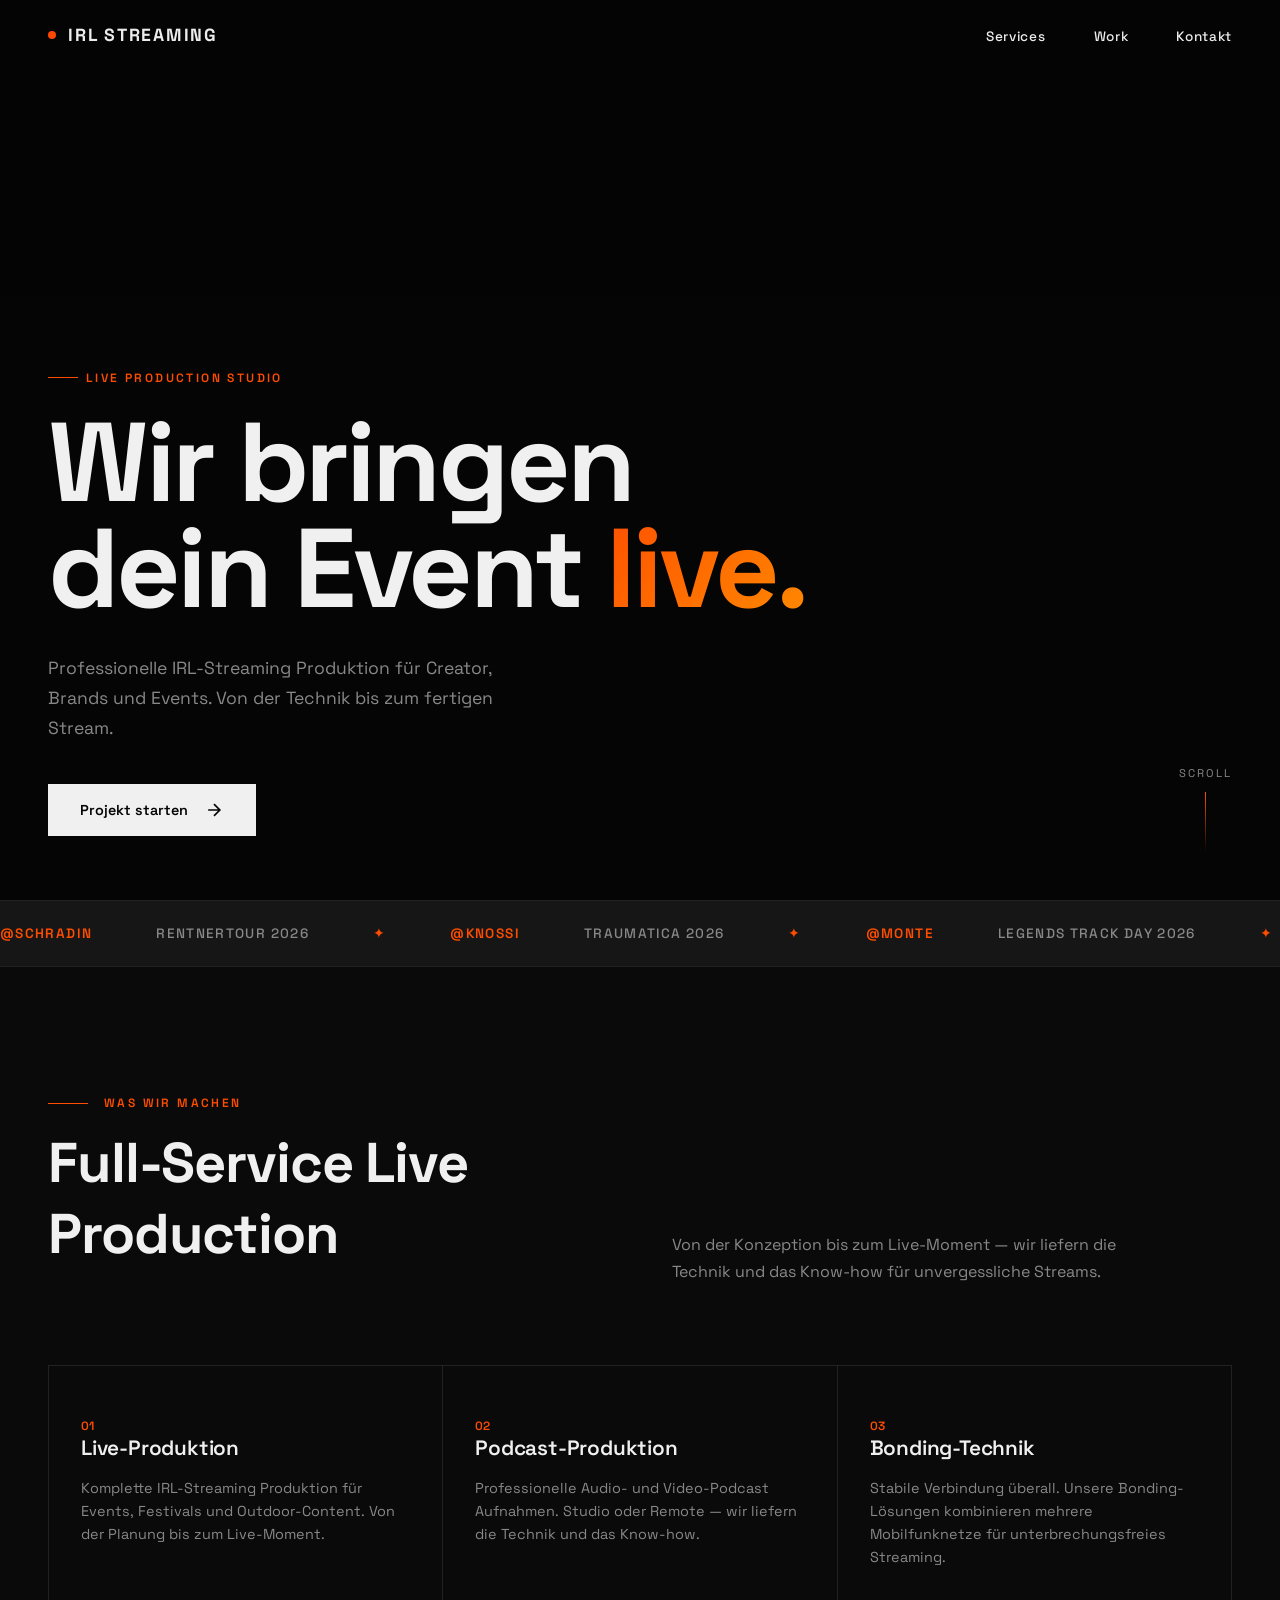
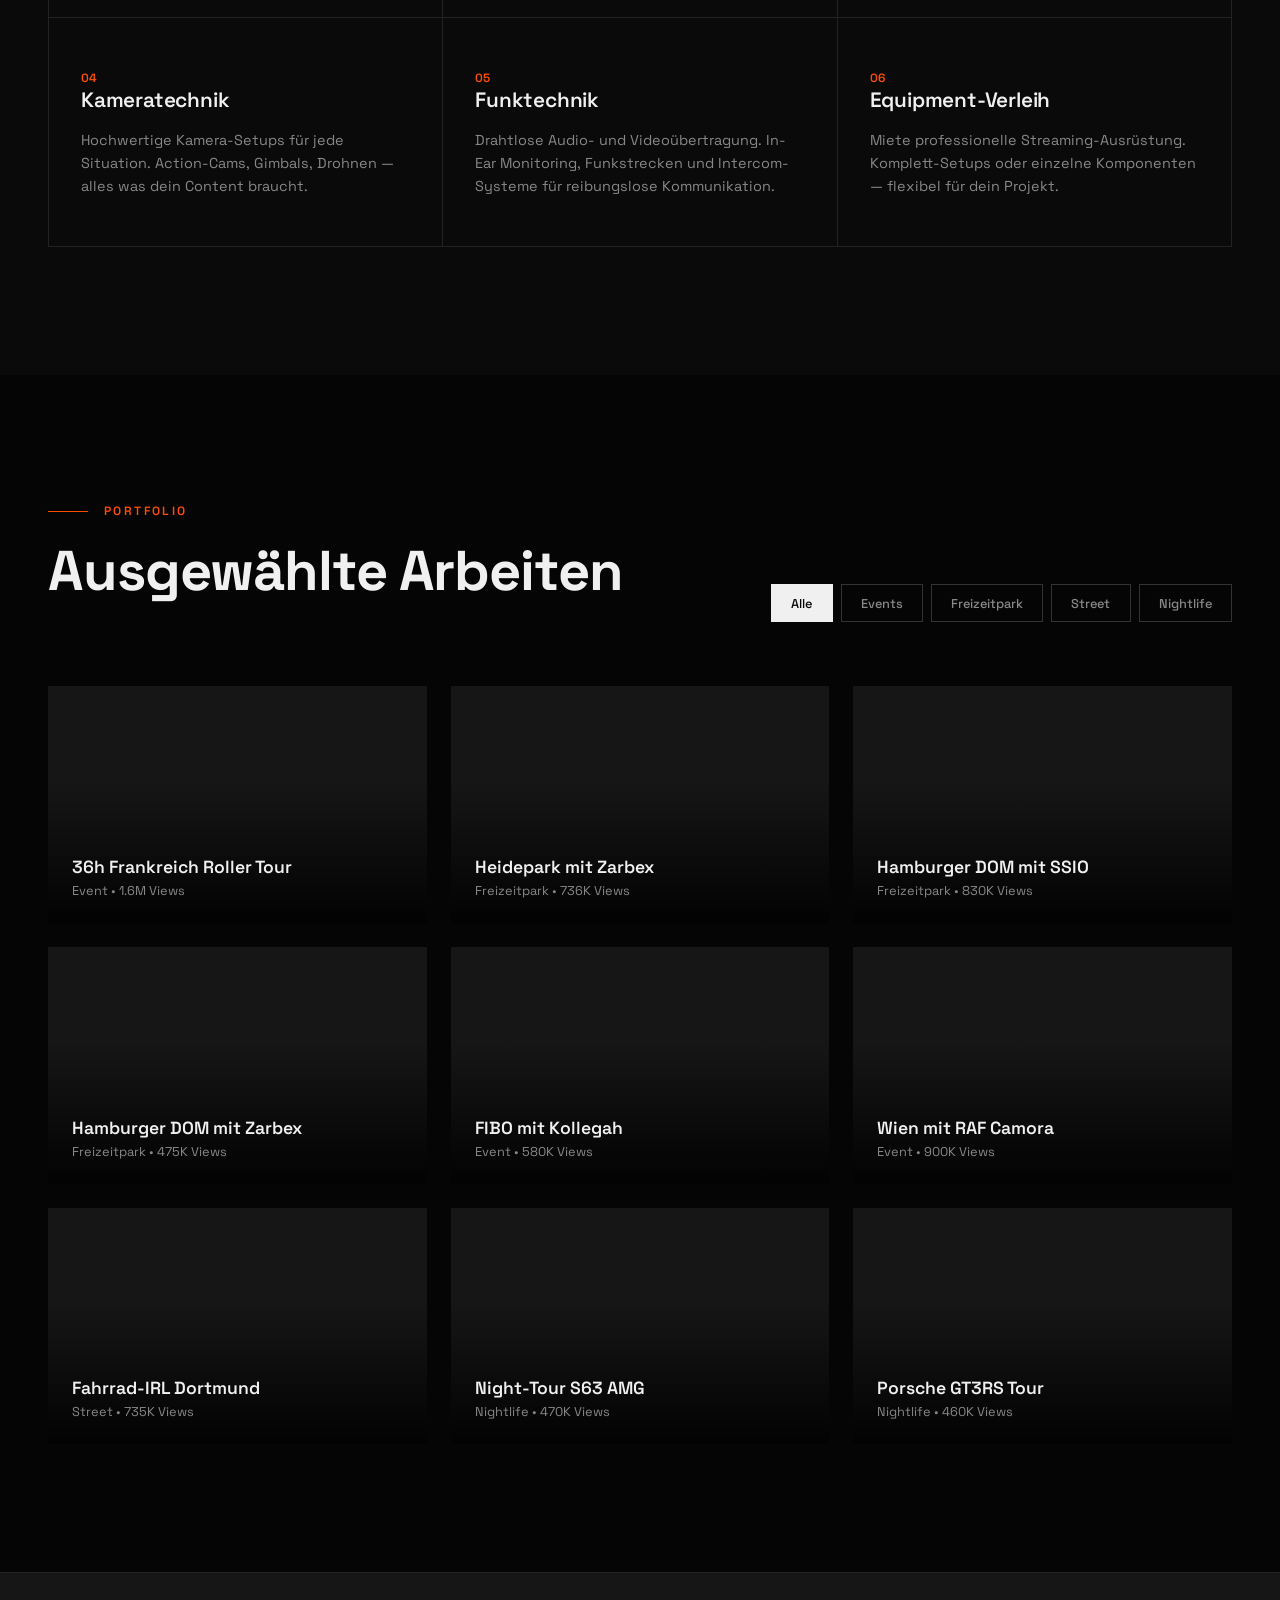
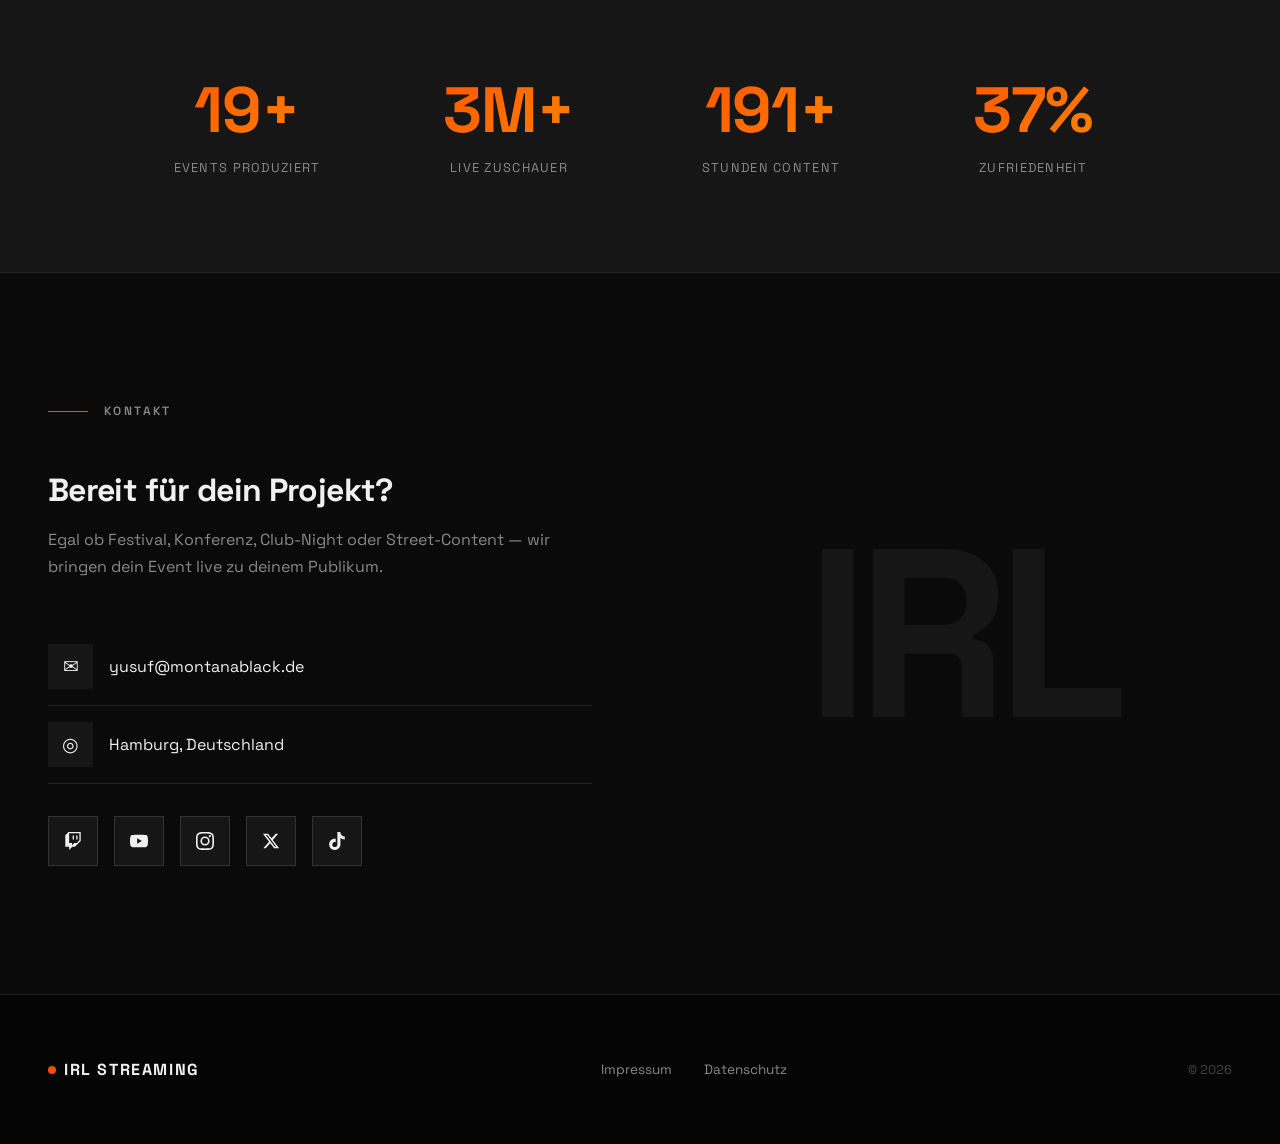
==== commit 576dc0d7: "Add files via upload" ====
--- a/index.html
+++ b/index.html
@@ -3,18 +3,27 @@
 <head>
     <meta charset="UTF-8">
     <meta name="viewport" content="width=device-width, initial-scale=1.0">
-    <title>IRL Streaming | Live Production & Mobile Streaming</title>
+    <title>IRL STREAMING — Live Production</title>
     
     <link rel="icon" type="image/x-icon" href="favicon.ico">
-    <link rel="icon" type="image/png" sizes="32x32" href="favicon-32.png">
     <link rel="apple-touch-icon" sizes="180x180" href="apple-touch-icon.png">
     
     <link rel="preconnect" href="https://fonts.googleapis.com">
     <link rel="preconnect" href="https://fonts.gstatic.com" crossorigin>
-    <link href="https://fonts.googleapis.com/css2?family=Bebas+Neue&family=Inter:wght@400;500;600&display=swap" rel="stylesheet">
+    <link href="https://fonts.googleapis.com/css2?family=Space+Grotesk:wght@400;500;600;700&display=swap" rel="stylesheet">
     
     <style>
-        *, *::before, *::after {
+        :root {
+            --black: #050505;
+            --dark: #0a0a0a;
+            --gray: #161616;
+            --light: #888;
+            --white: #f0f0f0;
+            --accent: #ff4d00;
+            --accent2: #ff8c00;
+        }
+        
+        * {
             margin: 0;
             padding: 0;
             box-sizing: border-box;
@@ -25,13 +34,48 @@
         }
         
         body {
-            font-family: 'Inter', sans-serif;
-            background: #0a0a0a;
-            color: #f5f5f5;
-            line-height: 1.6;
+            font-family: 'Space Grotesk', sans-serif;
+            background: var(--black);
+            color: var(--white);
             overflow-x: hidden;
-            width: 100%;
-            min-height: 100vh;
+        }
+        
+        ::selection {
+            background: var(--accent);
+            color: var(--black);
+        }
+        
+        /* LOADER */
+        .loader {
+            position: fixed;
+            inset: 0;
+            background: var(--black);
+            z-index: 10000;
+            display: flex;
+            align-items: center;
+            justify-content: center;
+            transition: opacity 0.5s, visibility 0.5s;
+        }
+        
+        .loader.hidden {
+            opacity: 0;
+            visibility: hidden;
+        }
+        
+        .loader-text {
+            font-size: clamp(2rem, 8vw, 5rem);
+            font-weight: 700;
+            letter-spacing: -0.02em;
+            background: linear-gradient(90deg, var(--accent), var(--accent2), var(--accent));
+            background-size: 200%;
+            -webkit-background-clip: text;
+            -webkit-text-fill-color: transparent;
+            animation: shimmer 1.5s infinite;
+        }
+        
+        @keyframes shimmer {
+            0% { background-position: -200% center; }
+            100% { background-position: 200% center; }
         }
         
         /* NAV */
@@ -41,476 +85,776 @@
             left: 0;
             right: 0;
             z-index: 1000;
-            padding: 1.5rem 2rem;
+            padding: 1.5rem 3rem;
             display: flex;
             justify-content: space-between;
             align-items: center;
-            background: linear-gradient(to bottom, rgba(10,10,10,0.95), transparent);
+            mix-blend-mode: difference;
         }
         
         .logo {
-            font-family: 'Bebas Neue', sans-serif;
-            font-size: 1.5rem;
-            letter-spacing: 0.15em;
-            color: #f5f5f5;
+            font-size: 1.1rem;
+            font-weight: 700;
+            letter-spacing: 0.1em;
+            color: var(--white);
             text-decoration: none;
             display: flex;
             align-items: center;
+            gap: 0.75rem;
+        }
+        
+        .logo-dot {
+            width: 8px;
+            height: 8px;
+            background: var(--accent);
+            border-radius: 50%;
+            animation: pulse 2s infinite;
+        }
+        
+        @keyframes pulse {
+            0%, 100% { transform: scale(1); opacity: 1; }
+            50% { transform: scale(1.5); opacity: 0.5; }
+        }
+        
+        .nav-links {
+            display: flex;
+            gap: 3rem;
+            list-style: none;
+        }
+        
+        .nav-links a {
+            color: var(--white);
+            text-decoration: none;
+            font-size: 0.85rem;
+            font-weight: 500;
+            letter-spacing: 0.05em;
+            position: relative;
+        }
+        
+        .nav-links a::after {
+            content: '';
+            position: absolute;
+            bottom: -4px;
+            left: 0;
+            width: 0;
+            height: 1px;
+            background: var(--accent);
+            transition: width 0.3s;
+        }
+        
+        .nav-links a:hover::after {
+            width: 100%;
+        }
+        
+        @media (max-width: 768px) {
+            nav { padding: 1rem 1.5rem; }
+            .nav-links { display: none; }
+        }
+        
+        /* HERO */
+        .hero {
+            height: 100vh;
+            height: 100svh;
+            position: relative;
+            display: flex;
+            align-items: flex-end;
+            padding: 4rem 3rem;
+            overflow: hidden;
+        }
+        
+        @media (max-width: 768px) {
+            .hero { padding: 3rem 1.5rem; }
+        }
+        
+        .hero-video {
+            position: absolute;
+            top: 50%;
+            left: 50%;
+            transform: translate(-50%, -50%);
+            min-width: 100%;
+            min-height: 100%;
+            width: auto;
+            height: auto;
+            object-fit: cover;
+            object-position: center center;
+            opacity: 0.6;
+        }
+        
+        .hero-overlay {
+            position: absolute;
+            inset: 0;
+            background: linear-gradient(to top, var(--black) 0%, transparent 50%, rgba(0,0,0,0.3) 100%);
+        }
+        
+        .hero-content {
+            position: relative;
+            z-index: 10;
+            max-width: 900px;
+        }
+        
+        .hero-tag {
+            display: inline-flex;
+            align-items: center;
             gap: 0.5rem;
-        }
-        
-        .logo-dot {
-            width: 10px;
-            height: 10px;
-            background: #ff3d00;
-            border-radius: 50%;
-        }
-        
-        .nav-links {
-            display: flex;
-            gap: 2rem;
-            list-style: none;
-        }
-        
-        .nav-links a {
-            color: #888;
+            font-size: 0.75rem;
+            font-weight: 600;
+            letter-spacing: 0.2em;
+            text-transform: uppercase;
+            color: var(--accent);
+            margin-bottom: 1.5rem;
+            opacity: 0;
+            transform: translateY(20px);
+            animation: fadeUp 0.8s 0.5s forwards;
+        }
+        
+        .hero-tag::before {
+            content: '';
+            width: 30px;
+            height: 1px;
+            background: var(--accent);
+        }
+        
+        .hero-title {
+            font-size: clamp(3rem, 10vw, 7rem);
+            font-weight: 700;
+            line-height: 0.95;
+            letter-spacing: -0.03em;
+            margin-bottom: 2rem;
+            opacity: 0;
+            transform: translateY(40px);
+            animation: fadeUp 0.8s 0.7s forwards;
+        }
+        
+        .hero-title span {
+            display: inline;
+            background: linear-gradient(135deg, var(--accent) 0%, var(--accent2) 100%);
+            -webkit-background-clip: text;
+            -webkit-text-fill-color: transparent;
+        }
+        
+        .hero-desc {
+            font-size: 1.1rem;
+            color: var(--light);
+            max-width: 500px;
+            line-height: 1.7;
+            margin-bottom: 2.5rem;
+            opacity: 0;
+            transform: translateY(30px);
+            animation: fadeUp 0.8s 0.9s forwards;
+        }
+        
+        .hero-cta {
+            display: inline-flex;
+            align-items: center;
+            gap: 1rem;
+            padding: 1rem 2rem;
+            background: var(--white);
+            color: var(--black);
             text-decoration: none;
+            font-weight: 600;
+            font-size: 0.9rem;
+            transition: all 0.3s;
+            opacity: 0;
+            transform: translateY(20px);
+            animation: fadeUp 0.8s 1.1s forwards;
+        }
+        
+        .hero-cta:hover {
+            background: var(--accent);
+            color: var(--white);
+            transform: translateX(5px);
+        }
+        
+        .hero-cta svg {
+            transition: transform 0.3s;
+        }
+        
+        .hero-cta:hover svg {
+            transform: translateX(5px);
+        }
+        
+        .hero-scroll {
+            position: absolute;
+            bottom: 3rem;
+            right: 3rem;
+            display: flex;
+            flex-direction: column;
+            align-items: center;
+            gap: 0.75rem;
+            color: var(--light);
+            font-size: 0.7rem;
+            letter-spacing: 0.2em;
+            text-transform: uppercase;
+        }
+        
+        .hero-scroll-line {
+            width: 1px;
+            height: 60px;
+            background: linear-gradient(to bottom, var(--accent), transparent);
+            animation: scrollLine 2s infinite;
+        }
+        
+        @keyframes scrollLine {
+            0% { transform: scaleY(0); transform-origin: top; }
+            50% { transform: scaleY(1); transform-origin: top; }
+            51% { transform-origin: bottom; }
+            100% { transform: scaleY(0); transform-origin: bottom; }
+        }
+        
+        @keyframes fadeUp {
+            to { opacity: 1; transform: translateY(0); }
+        }
+        
+        /* MARQUEE */
+        .marquee {
+            padding: 1.5rem 0;
+            background: var(--gray);
+            overflow: hidden;
+            border-top: 1px solid #222;
+            border-bottom: 1px solid #222;
+        }
+        
+        .marquee-track {
+            display: flex;
+            gap: 4rem;
+            animation: marquee 30s linear infinite;
+            width: max-content;
+        }
+        
+        .marquee-item {
             font-size: 0.85rem;
             font-weight: 500;
             letter-spacing: 0.1em;
             text-transform: uppercase;
-        }
-        
-        .nav-links a:hover {
-            color: #f5f5f5;
+            color: var(--light);
+            white-space: nowrap;
+            display: flex;
+            align-items: center;
+            gap: 4rem;
+        }
+        
+        .marquee-item::after {
+            content: '✦';
+            color: var(--accent);
+        }
+        
+        .marquee-name {
+            color: var(--accent);
+            font-weight: 600;
+        }
+        
+        @keyframes marquee {
+            0% { transform: translateX(0); }
+            100% { transform: translateX(-50%); }
+        }
+        
+        /* SECTIONS */
+        section {
+            padding: 8rem 3rem;
         }
         
         @media (max-width: 768px) {
-            .nav-links { display: none; }
-        }
-        
-        /* HERO */
-        .hero {
-            min-height: 100vh;
-            min-height: 100svh;
-            display: flex;
-            align-items: center;
-            justify-content: center;
+            section { padding: 5rem 1.5rem; }
+        }
+        
+        .section-label {
+            display: flex;
+            align-items: center;
+            gap: 1rem;
+            font-size: 0.75rem;
+            font-weight: 600;
+            letter-spacing: 0.2em;
+            text-transform: uppercase;
+            color: var(--accent);
+            margin-bottom: 1rem;
+        }
+        
+        .section-label::before {
+            content: '';
+            width: 40px;
+            height: 1px;
+            background: var(--accent);
+        }
+        
+        .section-title {
+            font-size: clamp(2rem, 5vw, 3.5rem);
+            font-weight: 700;
+            letter-spacing: -0.02em;
+            margin-bottom: 1rem;
+        }
+        
+        .section-desc {
+            font-size: 1rem;
+            color: var(--light);
+            max-width: 500px;
+            line-height: 1.7;
+        }
+        
+        /* SERVICES */
+        #services {
+            background: var(--dark);
+        }
+        
+        .services-header {
+            display: grid;
+            grid-template-columns: 1fr 1fr;
+            gap: 4rem;
+            margin-bottom: 5rem;
+            align-items: end;
+        }
+        
+        @media (max-width: 900px) {
+            .services-header { grid-template-columns: 1fr; gap: 2rem; }
+        }
+        
+        .services-grid {
+            display: grid;
+            grid-template-columns: repeat(3, 1fr);
+            gap: 1px;
+            background: #222;
+            border: 1px solid #222;
+        }
+        
+        @media (max-width: 900px) {
+            .services-grid { grid-template-columns: repeat(2, 1fr); }
+        }
+        
+        @media (max-width: 600px) {
+            .services-grid { grid-template-columns: 1fr; }
+        }
+        
+        .service-card {
+            background: var(--dark);
+            padding: 3rem 2rem;
             position: relative;
             overflow: hidden;
-        }
-        
-        .hero-video {
+            transition: background 0.3s;
+        }
+        
+        .service-card::before {
+            content: '';
             position: absolute;
             top: 0;
             left: 0;
             width: 100%;
-            height: 100%;
-            object-fit: cover;
-        }
-        
-        .hero-overlay {
-            position: absolute;
-            top: 0;
-            left: 0;
-            width: 100%;
-            height: 100%;
-            background: linear-gradient(to bottom, rgba(10,10,10,0.6), rgba(10,10,10,0.8));
-        }
-        
-        .hero-content {
+            height: 2px;
+            background: linear-gradient(90deg, var(--accent), var(--accent2));
+            transform: scaleX(0);
+            transform-origin: left;
+            transition: transform 0.4s;
+        }
+        
+        .service-card:hover::before {
+            transform: scaleX(1);
+        }
+        
+        .service-card:hover {
+            background: var(--gray);
+        }
+        
+        .service-num {
+            font-size: 0.75rem;
+            color: var(--accent);
+            font-weight: 600;
+            margin-bottom: 2rem;
+        }
+        
+        .service-card h3 {
+            font-size: 1.3rem;
+            font-weight: 600;
+            margin-bottom: 1rem;
+            letter-spacing: -0.01em;
+        }
+        
+        .service-card p {
+            font-size: 0.9rem;
+            color: var(--light);
+            line-height: 1.6;
+        }
+        
+        /* WORK / CLIPS */
+        #work {
+            background: var(--black);
+        }
+        
+        .work-header {
+            display: flex;
+            justify-content: space-between;
+            align-items: end;
+            margin-bottom: 4rem;
+            flex-wrap: wrap;
+            gap: 2rem;
+        }
+        
+        .filter-tabs {
+            display: flex;
+            gap: 0.5rem;
+            flex-wrap: wrap;
+        }
+        
+        .filter-tab {
+            padding: 0.6rem 1.2rem;
+            background: transparent;
+            border: 1px solid #333;
+            color: var(--light);
+            font-family: inherit;
+            font-size: 0.8rem;
+            font-weight: 500;
+            cursor: pointer;
+            transition: all 0.3s;
+        }
+        
+        .filter-tab:hover,
+        .filter-tab.active {
+            background: var(--white);
+            color: var(--black);
+            border-color: var(--white);
+        }
+        
+        .work-grid {
+            display: grid;
+            grid-template-columns: repeat(3, 1fr);
+            gap: 1.5rem;
+        }
+        
+        @media (max-width: 1024px) {
+            .work-grid { grid-template-columns: repeat(2, 1fr); }
+        }
+        
+        @media (max-width: 600px) {
+            .work-grid { grid-template-columns: 1fr; }
+        }
+        
+        .work-item {
             position: relative;
-            z-index: 10;
-            text-align: center;
-            padding: 0 1.5rem;
-            max-width: 800px;
-        }
-        
-        .hero-tag {
-            font-size: 0.9rem;
-            letter-spacing: 0.3em;
-            text-transform: uppercase;
-            color: #ff3d00;
-            margin-bottom: 1rem;
-        }
-        
-        .hero-title {
-            font-family: 'Bebas Neue', sans-serif;
-            font-size: clamp(3rem, 12vw, 8rem);
-            line-height: 0.95;
-            margin-bottom: 1.5rem;
-        }
-        
-        .hero-title span {
-            background: linear-gradient(135deg, #ff3d00, #ff6f00);
-            -webkit-background-clip: text;
-            -webkit-text-fill-color: transparent;
-            background-clip: text;
-        }
-        
-        .hero-subtitle {
-            font-size: clamp(1rem, 3vw, 1.5rem);
-            color: #ff3d00;
-            max-width: 500px;
-            margin: 0 auto 2rem;
-            font-weight: 500;
-        }
-        
-        .cta-button {
-            display: inline-flex;
-            align-items: center;
-            gap: 0.5rem;
-            padding: 1rem 2rem;
-            background: linear-gradient(135deg, #ff3d00, #ff6f00);
-            color: #fff;
-            text-decoration: none;
-            font-weight: 600;
-            font-size: 0.85rem;
-            letter-spacing: 0.1em;
-            text-transform: uppercase;
-        }
-        
-        /* SECTIONS */
-        section {
-            padding: 5rem 1.5rem;
-        }
-        
-        @media (min-width: 768px) {
-            section { padding: 6rem 3rem; }
-        }
-        
-        .section-header {
-            text-align: center;
-            margin-bottom: 3rem;
-        }
-        
-        .section-tag {
-            font-size: 0.75rem;
-            letter-spacing: 0.3em;
-            text-transform: uppercase;
-            color: #ff3d00;
-            margin-bottom: 0.5rem;
-        }
-        
-        .section-title {
-            font-family: 'Bebas Neue', sans-serif;
-            font-size: clamp(2rem, 6vw, 3.5rem);
-            letter-spacing: 0.05em;
-        }
-        
-        /* CLIPS */
-        #clips {
-            background: #111;
-        }
-        
-        .filter-tabs {
-            display: flex;
-            justify-content: center;
-            gap: 0.5rem;
-            margin-bottom: 2rem;
-            flex-wrap: wrap;
-        }
-        
-        .filter-tab {
-            padding: 0.5rem 1rem;
-            background: #222;
-            border: none;
-            color: #888;
-            font-family: 'Inter', sans-serif;
-            font-size: 0.8rem;
+            aspect-ratio: 16/10;
+            overflow: hidden;
+            background: var(--gray);
             cursor: pointer;
         }
         
-        .filter-tab.active {
-            background: #ff3d00;
-            color: #fff;
-        }
-        
-        .clips-grid {
-            display: grid;
-            grid-template-columns: repeat(auto-fit, minmax(300px, 1fr));
-            gap: 1.5rem;
-            max-width: 1200px;
-            margin: 0 auto;
-        }
-        
-        .clip-card {
-            position: relative;
-            aspect-ratio: 16/9;
-            overflow: hidden;
-            background: #222;
-            cursor: pointer;
-        }
-        
-        .clip-video {
+        .work-item video {
             width: 100%;
             height: 100%;
             object-fit: cover;
-        }
-        
-        .clip-overlay {
+            transition: transform 0.6s;
+        }
+        
+        .work-item:hover video {
+            transform: scale(1.05);
+        }
+        
+        .work-overlay {
             position: absolute;
-            bottom: 0;
-            left: 0;
-            right: 0;
-            padding: 1rem;
-            background: linear-gradient(to top, rgba(0,0,0,0.9), transparent);
-        }
-        
-        .clip-title {
-            font-family: 'Bebas Neue', sans-serif;
+            inset: 0;
+            background: linear-gradient(to top, rgba(0,0,0,0.9) 0%, transparent 60%);
+            padding: 1.5rem;
+            display: flex;
+            flex-direction: column;
+            justify-content: flex-end;
+        }
+        
+        .work-title {
             font-size: 1.1rem;
-            letter-spacing: 0.05em;
-        }
-        
-        .clip-meta {
-            font-size: 0.75rem;
-            color: #888;
-            display: flex;
-            gap: 1rem;
-        }
-        
-        .clip-play {
+            font-weight: 600;
+            margin-bottom: 0.25rem;
+        }
+        
+        .work-meta {
+            font-size: 0.8rem;
+            color: var(--light);
+        }
+        
+        .work-play {
             position: absolute;
             top: 50%;
             left: 50%;
             transform: translate(-50%, -50%);
+            width: 60px;
+            height: 60px;
+            border: 2px solid var(--white);
+            border-radius: 50%;
+            display: flex;
+            align-items: center;
+            justify-content: center;
+            opacity: 0;
+            transition: opacity 0.3s, transform 0.3s;
+        }
+        
+        .work-item:hover .work-play {
+            opacity: 1;
+        }
+        
+        .work-play::after {
+            content: '';
+            border-left: 12px solid var(--white);
+            border-top: 7px solid transparent;
+            border-bottom: 7px solid transparent;
+            margin-left: 3px;
+        }
+        
+        /* STATS */
+        .stats-section {
+            background: var(--gray);
+            padding: 6rem 3rem;
+            border-top: 1px solid #222;
+            border-bottom: 1px solid #222;
+        }
+        
+        @media (max-width: 768px) {
+            .stats-section { padding: 4rem 1.5rem; }
+        }
+        
+        .stats-grid {
+            display: grid;
+            grid-template-columns: repeat(4, 1fr);
+            gap: 3rem;
+            max-width: 1000px;
+            margin: 0 auto;
+            text-align: center;
+        }
+        
+        @media (max-width: 768px) {
+            .stats-grid { grid-template-columns: repeat(2, 1fr); gap: 2rem; }
+        }
+        
+        .stat-number {
+            font-size: clamp(2.5rem, 5vw, 4rem);
+            font-weight: 700;
+            letter-spacing: -0.02em;
+            background: linear-gradient(135deg, var(--accent), var(--accent2));
+            -webkit-background-clip: text;
+            -webkit-text-fill-color: transparent;
+        }
+        
+        .stat-label {
+            font-size: 0.8rem;
+            color: var(--light);
+            text-transform: uppercase;
+            letter-spacing: 0.1em;
+            margin-top: 0.5rem;
+        }
+        
+        /* CONTACT */
+        #contact {
+            background: var(--dark);
+        }
+        
+        .contact-grid {
+            display: grid;
+            grid-template-columns: 1fr 1fr;
+            gap: 6rem;
+            max-width: 1200px;
+            margin: 0 auto;
+        }
+        
+        @media (max-width: 900px) {
+            .contact-grid { grid-template-columns: 1fr; gap: 4rem; }
+        }
+        
+        .contact-info h3 {
+            font-size: 2rem;
+            font-weight: 700;
+            margin: 2rem 0 1rem;
+            letter-spacing: -0.02em;
+        }
+        
+        .contact-info > p {
+            color: var(--light);
+            line-height: 1.7;
+            margin-bottom: 3rem;
+        }
+        
+        .contact-item {
+            display: flex;
+            align-items: center;
+            gap: 1rem;
+            padding: 1rem 0;
+            border-bottom: 1px solid #222;
+        }
+        
+        .contact-icon {
+            width: 45px;
+            height: 45px;
+            background: var(--gray);
+            display: flex;
+            align-items: center;
+            justify-content: center;
+            font-size: 1.2rem;
+        }
+        
+        .contact-item span {
+            font-size: 1rem;
+        }
+        
+        .social-links {
+            display: flex;
+            gap: 1rem;
+            margin-top: 2rem;
+        }
+        
+        .social-link {
             width: 50px;
             height: 50px;
-            background: rgba(255,61,0,0.9);
-            border-radius: 50%;
+            background: var(--gray);
+            border: 1px solid #333;
             display: flex;
             align-items: center;
             justify-content: center;
-        }
-        
-        .clip-play::after {
-            content: '';
-            border-left: 14px solid white;
-            border-top: 8px solid transparent;
-            border-bottom: 8px solid transparent;
-            margin-left: 3px;
-        }
-        
-        .clip-card:hover .clip-play {
-            opacity: 0;
-        }
-        
-        /* STATS */
-        .stats-section {
-            background: #0a0a0a;
-            padding: 4rem 1.5rem;
-        }
-        
-        .stats-grid {
-            display: grid;
-            grid-template-columns: repeat(2, 1fr);
-            gap: 2rem;
-            max-width: 800px;
-            margin: 0 auto;
-            text-align: center;
-        }
-        
-        @media (min-width: 768px) {
-            .stats-grid { grid-template-columns: repeat(4, 1fr); }
-        }
-        
-        .stat-number {
-            font-family: 'Bebas Neue', sans-serif;
-            font-size: 2.5rem;
-            background: linear-gradient(135deg, #ff3d00, #ff6f00);
-            -webkit-background-clip: text;
-            -webkit-text-fill-color: transparent;
-        }
-        
-        .stat-label {
-            font-size: 0.8rem;
-            color: #888;
-            text-transform: uppercase;
-            letter-spacing: 0.1em;
-        }
-        
-        /* CONTACT */
-        #contact {
-            background: #111;
-        }
-        
-        .contact-container {
-            max-width: 600px;
-            margin: 0 auto;
-            text-align: center;
-        }
-        
-        .contact-container h3 {
-            font-family: 'Bebas Neue', sans-serif;
-            font-size: 1.5rem;
-            margin-bottom: 1rem;
-        }
-        
-        .contact-container > p {
-            color: #888;
-            margin-bottom: 2rem;
-        }
-        
-        .contact-item {
+            color: var(--white);
+            text-decoration: none;
+            transition: all 0.3s;
+        }
+        
+        .social-link:hover {
+            background: var(--accent);
+            border-color: var(--accent);
+            transform: translateY(-3px);
+        }
+        
+        .contact-visual {
+            position: relative;
             display: flex;
             align-items: center;
             justify-content: center;
-            gap: 1rem;
-            margin-bottom: 1rem;
-        }
-        
-        .contact-icon {
-            width: 40px;
-            height: 40px;
-            background: #222;
-            display: flex;
-            align-items: center;
-            justify-content: center;
-        }
-        
-        .social-links {
-            display: flex;
-            justify-content: center;
-            gap: 1rem;
-            margin-top: 2rem;
-        }
-        
-        .social-link {
-            width: 45px;
-            height: 45px;
-            background: #222;
-            display: flex;
-            align-items: center;
-            justify-content: center;
-            color: #f5f5f5;
-            text-decoration: none;
-        }
-        
-        .social-link:hover {
-            background: #ff3d00;
+        }
+        
+        .contact-graphic {
+            font-size: clamp(8rem, 20vw, 15rem);
+            font-weight: 700;
+            color: var(--gray);
+            letter-spacing: -0.05em;
+            user-select: none;
         }
         
         /* FOOTER */
         footer {
-            background: #0a0a0a;
-            padding: 2rem 1.5rem;
+            background: var(--black);
+            padding: 4rem 3rem;
             border-top: 1px solid #222;
-            text-align: center;
+        }
+        
+        @media (max-width: 768px) {
+            footer { padding: 3rem 1.5rem; }
+        }
+        
+        .footer-content {
+            display: flex;
+            justify-content: space-between;
+            align-items: center;
+            flex-wrap: wrap;
+            gap: 2rem;
+            max-width: 1400px;
+            margin: 0 auto;
         }
         
         .footer-logo {
-            font-family: 'Bebas Neue', sans-serif;
-            font-size: 1.2rem;
-            letter-spacing: 0.15em;
-            display: flex;
-            align-items: center;
-            justify-content: center;
+            font-size: 1rem;
+            font-weight: 700;
+            letter-spacing: 0.1em;
+            display: flex;
+            align-items: center;
             gap: 0.5rem;
-            margin-bottom: 1rem;
         }
         
         .footer-links {
             display: flex;
-            justify-content: center;
-            gap: 1.5rem;
-            flex-wrap: wrap;
-            margin-bottom: 1rem;
+            gap: 2rem;
         }
         
         .footer-links a {
-            color: #888;
+            color: var(--light);
             text-decoration: none;
             font-size: 0.85rem;
+            transition: color 0.3s;
         }
         
         .footer-links a:hover {
-            color: #ff3d00;
+            color: var(--accent);
         }
         
         .footer-copy {
-            color: #555;
-            font-size: 0.75rem;
-        }
-        
-        /* COOKIE BANNER */
+            color: #444;
+            font-size: 0.8rem;
+        }
+        
+        /* COOKIE */
         .cookie-banner {
             display: none;
             position: fixed;
-            bottom: 0;
-            left: 0;
-            right: 0;
-            background: #111;
-            border-top: 1px solid #222;
+            bottom: 2rem;
+            left: 2rem;
+            right: 2rem;
+            max-width: 500px;
+            background: var(--gray);
+            border: 1px solid #333;
             padding: 1.5rem;
             z-index: 10000;
         }
         
+        @media (max-width: 768px) {
+            .cookie-banner { left: 1rem; right: 1rem; bottom: 1rem; }
+        }
+        
         .cookie-banner.show {
             display: block;
         }
         
-        .cookie-content {
-            max-width: 1000px;
-            margin: 0 auto;
-            display: flex;
-            flex-direction: column;
-            gap: 1rem;
-            align-items: center;
-            text-align: center;
-        }
-        
-        @media (min-width: 768px) {
-            .cookie-content {
-                flex-direction: row;
-                text-align: left;
-            }
-        }
-        
-        .cookie-text {
-            flex: 1;
-        }
-        
-        .cookie-text h4 {
+        .cookie-banner h4 {
             font-size: 1rem;
-            margin-bottom: 0.25rem;
-        }
-        
-        .cookie-text p {
-            font-size: 0.8rem;
-            color: #888;
-        }
-        
-        .cookie-buttons {
+            margin-bottom: 0.5rem;
+        }
+        
+        .cookie-banner p {
+            font-size: 0.85rem;
+            color: var(--light);
+            margin-bottom: 1rem;
+        }
+        
+        .cookie-btns {
             display: flex;
             gap: 0.5rem;
         }
         
         .cookie-btn {
             padding: 0.6rem 1.2rem;
+            font-family: inherit;
             font-size: 0.8rem;
+            font-weight: 500;
             border: none;
             cursor: pointer;
-            font-family: 'Inter', sans-serif;
+            transition: all 0.3s;
+        }
+        
+        .cookie-btn-accept {
+            background: var(--white);
+            color: var(--black);
         }
         
         .cookie-btn-reject {
-            background: #333;
-            color: #fff;
-        }
-        
-        .cookie-btn-accept {
-            background: #ff3d00;
-            color: #fff;
-        }
-        
-        .cookie-link {
-            font-size: 0.75rem;
-            color: #888;
+            background: transparent;
+            border: 1px solid #444;
+            color: var(--light);
+        }
+        
+        /* REVEAL ANIMATIONS */
+        .reveal {
+            opacity: 0;
+            transform: translateY(40px);
+            transition: opacity 0.8s, transform 0.8s;
+        }
+        
+        .reveal.visible {
+            opacity: 1;
+            transform: translateY(0);
         }
     </style>
 </head>
 <body>
+
+<div class="loader">
+    <span class="loader-text">IRL</span>
+</div>
 
 <nav>
     <a href="#" class="logo">
@@ -518,117 +862,178 @@
         IRL STREAMING
     </a>
     <ul class="nav-links">
-        <li><a href="#clips">Clips</a></li>
-        <li><a href="#contact">Anfragen</a></li>
+        <li><a href="#services">Services</a></li>
+        <li><a href="#work">Work</a></li>
+        <li><a href="#contact">Kontakt</a></li>
     </ul>
 </nav>
 
 <section class="hero">
     <video class="hero-video" autoplay muted loop playsinline>
-        <source src="https://pub-0e4ec3706ebe46e3b092ee4623ff8251.r2.dev/Hero-Video.webm" type="video/webm">
+        <source src="https://pub-0e4ec3706ebe46e3b092ee4623ff8251.r2.dev/HeroVideo2026.mp4" type="video/mp4">
     </video>
     <div class="hero-overlay"></div>
     <div class="hero-content">
-        <p class="hero-tag">Mobile Live Production</p>
-        <h1 class="hero-title">REAL MOMENTS<br><span>LIVE ERLEBT</span></h1>
-        <p class="hero-subtitle">Professionelle IRL-Streaming Produktion für Events, Festivals und unvergessliche Live-Momente.</p>
-        <a href="#clips" class="cta-button">Unsere Arbeiten ↗</a>
+        <p class="hero-tag">Live Production Studio</p>
+        <h1 class="hero-title">Wir bringen<br>dein Event <span>live.</span></h1>
+        <p class="hero-desc">Professionelle IRL-Streaming Produktion für Creator, Brands und Events. Von der Technik bis zum fertigen Stream.</p>
+        <a href="#contact" class="hero-cta">
+            Projekt starten
+            <svg width="20" height="20" viewBox="0 0 24 24" fill="none" stroke="currentColor" stroke-width="2"><path d="M5 12h14M12 5l7 7-7 7"/></svg>
+        </a>
+    </div>
+    <div class="hero-scroll">
+        <span>Scroll</span>
+        <div class="hero-scroll-line"></div>
     </div>
 </section>
 
-<section id="clips">
-    <div class="section-header">
-        <p class="section-tag">Portfolio</p>
-        <h2 class="section-title">HIGHLIGHTS & CLIPS</h2>
+<div class="marquee">
+    <div class="marquee-track">
+        <span class="marquee-item"><span class="marquee-name">@Schradin</span> Rentnertour 2026</span>
+        <span class="marquee-item"><span class="marquee-name">@Knossi</span> Traumatica 2026</span>
+        <span class="marquee-item"><span class="marquee-name">@Monte</span> Legends Track Day 2026</span>
+        <span class="marquee-item"><span class="marquee-name">@Schradin</span> Hollandtour 2026</span>
+        <span class="marquee-item"><span class="marquee-name">@Zarbex</span> Splash Games 2026</span>
+        <span class="marquee-item"><span class="marquee-name">@Monte</span> 36h Frankreichtour 2025</span>
+        <span class="marquee-item"><span class="marquee-name">@Schradin</span> Rentnertour 2026</span>
+        <span class="marquee-item"><span class="marquee-name">@Knossi</span> Traumatica 2026</span>
+        <span class="marquee-item"><span class="marquee-name">@Monte</span> Legends Track Day 2026</span>
+        <span class="marquee-item"><span class="marquee-name">@Schradin</span> Hollandtour 2026</span>
+        <span class="marquee-item"><span class="marquee-name">@Zarbex</span> Splash Games 2026</span>
+        <span class="marquee-item"><span class="marquee-name">@Monte</span> 36h Frankreichtour 2025</span>
+    </div>
+</div>
+
+<section id="services">
+    <div class="services-header reveal">
+        <div>
+            <p class="section-label">Was wir machen</p>
+            <h2 class="section-title">Full-Service Live Production</h2>
+        </div>
+        <p class="section-desc">Von der Konzeption bis zum Live-Moment — wir liefern die Technik und das Know-how für unvergessliche Streams.</p>
     </div>
     
-    <div class="filter-tabs">
-        <button class="filter-tab active" data-filter="all">Alle</button>
-        <button class="filter-tab" data-filter="Freizeitpark">Freizeitpark</button>
-        <button class="filter-tab" data-filter="event">Events</button>
-        <button class="filter-tab" data-filter="street">Street</button>
-        <button class="filter-tab" data-filter="nightlife">Nightlife</button>
+    <div class="services-grid">
+        <div class="service-card reveal">
+            <span class="service-num">01</span>
+            <h3>Live-Produktion</h3>
+            <p>Komplette IRL-Streaming Produktion für Events, Festivals und Outdoor-Content. Von der Planung bis zum Live-Moment.</p>
+        </div>
+        <div class="service-card reveal">
+            <span class="service-num">02</span>
+            <h3>Podcast-Produktion</h3>
+            <p>Professionelle Audio- und Video-Podcast Aufnahmen. Studio oder Remote — wir liefern die Technik und das Know-how.</p>
+        </div>
+        <div class="service-card reveal">
+            <span class="service-num">03</span>
+            <h3>Bonding-Technik</h3>
+            <p>Stabile Verbindung überall. Unsere Bonding-Lösungen kombinieren mehrere Mobilfunknetze für unterbrechungsfreies Streaming.</p>
+        </div>
+        <div class="service-card reveal">
+            <span class="service-num">04</span>
+            <h3>Kameratechnik</h3>
+            <p>Hochwertige Kamera-Setups für jede Situation. Action-Cams, Gimbals, Drohnen — alles was dein Content braucht.</p>
+        </div>
+        <div class="service-card reveal">
+            <span class="service-num">05</span>
+            <h3>Funktechnik</h3>
+            <p>Drahtlose Audio- und Videoübertragung. In-Ear Monitoring, Funkstrecken und Intercom-Systeme für reibungslose Kommunikation.</p>
+        </div>
+        <div class="service-card reveal">
+            <span class="service-num">06</span>
+            <h3>Equipment-Verleih</h3>
+            <p>Miete professionelle Streaming-Ausrüstung. Komplett-Setups oder einzelne Komponenten — flexibel für dein Projekt.</p>
+        </div>
+    </div>
+</section>
+
+<section id="work">
+    <div class="work-header reveal">
+        <div>
+            <p class="section-label">Portfolio</p>
+            <h2 class="section-title">Ausgewählte Arbeiten</h2>
+        </div>
+        <div class="filter-tabs">
+            <button class="filter-tab active" data-filter="all">Alle</button>
+            <button class="filter-tab" data-filter="event">Events</button>
+            <button class="filter-tab" data-filter="Freizeitpark">Freizeitpark</button>
+            <button class="filter-tab" data-filter="street">Street</button>
+            <button class="filter-tab" data-filter="nightlife">Nightlife</button>
+        </div>
     </div>
     
-    <div class="clips-grid">
-        <div class="clip-card" data-category="event">
-            <video class="clip-video" muted loop playsinline preload="none" data-src="https://pub-0e4ec3706ebe46e3b092ee4623ff8251.r2.dev/Hero-Video.webm"></video>
-            <div class="clip-play"></div>
-            <div class="clip-overlay">
-                <h3 class="clip-title">36h FRANKREICH ROLLER TOUR</h3>
-                <div class="clip-meta"><span>Events</span><span>1.6M Views</span></div>
+    <div class="work-grid">
+        <div class="work-item reveal" data-category="event">
+            <video muted loop playsinline preload="none" data-src="https://pub-0e4ec3706ebe46e3b092ee4623ff8251.r2.dev/Hero-Video.webm"></video>
+            <div class="work-play"></div>
+            <div class="work-overlay">
+                <h3 class="work-title">36h Frankreich Roller Tour</h3>
+                <p class="work-meta">Event • 1.6M Views</p>
             </div>
         </div>
-        
-        <div class="clip-card" data-category="Freizeitpark">
-            <video class="clip-video" muted loop playsinline preload="none" data-src="https://pub-0e4ec3706ebe46e3b092ee4623ff8251.r2.dev/Yussuf%20Heidepark.webm"></video>
-            <div class="clip-play"></div>
-            <div class="clip-overlay">
-                <h3 class="clip-title">HEIDEPARK SOLTAU MIT ZARBEX</h3>
-                <div class="clip-meta"><span>Freizeitpark</span><span>736K Views</span></div>
+        <div class="work-item reveal" data-category="Freizeitpark">
+            <video muted loop playsinline preload="none" data-src="https://pub-0e4ec3706ebe46e3b092ee4623ff8251.r2.dev/Yussuf%20Heidepark.webm"></video>
+            <div class="work-play"></div>
+            <div class="work-overlay">
+                <h3 class="work-title">Heidepark mit Zarbex</h3>
+                <p class="work-meta">Freizeitpark • 736K Views</p>
             </div>
         </div>
-        
-        <div class="clip-card" data-category="Freizeitpark">
-            <video class="clip-video" muted loop playsinline preload="none" data-src="https://pub-0e4ec3706ebe46e3b092ee4623ff8251.r2.dev/Yusuf%20Dom%20Ssio.webm"></video>
-            <div class="clip-play"></div>
-            <div class="clip-overlay">
-                <h3 class="clip-title">HAMBURGER DOM MIT SSIO</h3>
-                <div class="clip-meta"><span>Freizeitpark</span><span>830K Views</span></div>
+        <div class="work-item reveal" data-category="Freizeitpark">
+            <video muted loop playsinline preload="none" data-src="https://pub-0e4ec3706ebe46e3b092ee4623ff8251.r2.dev/Yusuf%20Dom%20Ssio.webm"></video>
+            <div class="work-play"></div>
+            <div class="work-overlay">
+                <h3 class="work-title">Hamburger DOM mit SSIO</h3>
+                <p class="work-meta">Freizeitpark • 830K Views</p>
             </div>
         </div>
-        
-        <div class="clip-card" data-category="Freizeitpark">
-            <video class="clip-video" muted loop playsinline preload="none" data-src="https://pub-0e4ec3706ebe46e3b092ee4623ff8251.r2.dev/Dom%20Zarbex.webm"></video>
-            <div class="clip-play"></div>
-            <div class="clip-overlay">
-                <h3 class="clip-title">HAMBURGER DOM MIT ZARBEX</h3>
-                <div class="clip-meta"><span>Freizeitpark</span><span>475K Views</span></div>
+        <div class="work-item reveal" data-category="Freizeitpark">
+            <video muted loop playsinline preload="none" data-src="https://pub-0e4ec3706ebe46e3b092ee4623ff8251.r2.dev/Dom%20Zarbex.webm"></video>
+            <div class="work-play"></div>
+            <div class="work-overlay">
+                <h3 class="work-title">Hamburger DOM mit Zarbex</h3>
+                <p class="work-meta">Freizeitpark • 475K Views</p>
             </div>
         </div>
-        
-        <div class="clip-card" data-category="event">
-            <video class="clip-video" muted loop playsinline preload="none" data-src="https://pub-0e4ec3706ebe46e3b092ee4623ff8251.r2.dev/Fibo2925.webm"></video>
-            <div class="clip-play"></div>
-            <div class="clip-overlay">
-                <h3 class="clip-title">FIBO MIT KOLLEGAH</h3>
-                <div class="clip-meta"><span>Event</span><span>580K Views</span></div>
+        <div class="work-item reveal" data-category="event">
+            <video muted loop playsinline preload="none" data-src="https://pub-0e4ec3706ebe46e3b092ee4623ff8251.r2.dev/Fibo2925.webm"></video>
+            <div class="work-play"></div>
+            <div class="work-overlay">
+                <h3 class="work-title">FIBO mit Kollegah</h3>
+                <p class="work-meta">Event • 580K Views</p>
             </div>
         </div>
-        
-        <div class="clip-card" data-category="event">
-            <video class="clip-video" muted loop playsinline preload="none" data-src="https://pub-0e4ec3706ebe46e3b092ee4623ff8251.r2.dev/Raf%20Camora.webm"></video>
-            <div class="clip-play"></div>
-            <div class="clip-overlay">
-                <h3 class="clip-title">WIEN MIT RAF CAMORA</h3>
-                <div class="clip-meta"><span>Event</span><span>900K Views</span></div>
+        <div class="work-item reveal" data-category="event">
+            <video muted loop playsinline preload="none" data-src="https://pub-0e4ec3706ebe46e3b092ee4623ff8251.r2.dev/Raf%20Camora.webm"></video>
+            <div class="work-play"></div>
+            <div class="work-overlay">
+                <h3 class="work-title">Wien mit RAF Camora</h3>
+                <p class="work-meta">Event • 900K Views</p>
             </div>
         </div>
-        
-        <div class="clip-card" data-category="street">
-            <video class="clip-video" muted loop playsinline preload="none" data-src="https://pub-0e4ec3706ebe46e3b092ee4623ff8251.r2.dev/Fahrradtour%20Dortmund.webm"></video>
-            <div class="clip-play"></div>
-            <div class="clip-overlay">
-                <h3 class="clip-title">FAHRRAD-IRL DORTMUND</h3>
-                <div class="clip-meta"><span>Street</span><span>735K Views</span></div>
+        <div class="work-item reveal" data-category="street">
+            <video muted loop playsinline preload="none" data-src="https://pub-0e4ec3706ebe46e3b092ee4623ff8251.r2.dev/Fahrradtour%20Dortmund.webm"></video>
+            <div class="work-play"></div>
+            <div class="work-overlay">
+                <h3 class="work-title">Fahrrad-IRL Dortmund</h3>
+                <p class="work-meta">Street • 735K Views</p>
             </div>
         </div>
-        
-        <div class="clip-card" data-category="nightlife">
-            <video class="clip-video" muted loop playsinline preload="none" data-src="https://pub-0e4ec3706ebe46e3b092ee4623ff8251.r2.dev/Nighttour%20S63amg.webm"></video>
-            <div class="clip-play"></div>
-            <div class="clip-overlay">
-                <h3 class="clip-title">NIGHT-TOUR MIT S63 AMG</h3>
-                <div class="clip-meta"><span>Nightlife</span><span>470K Views</span></div>
+        <div class="work-item reveal" data-category="nightlife">
+            <video muted loop playsinline preload="none" data-src="https://pub-0e4ec3706ebe46e3b092ee4623ff8251.r2.dev/Nighttour%20S63amg.webm"></video>
+            <div class="work-play"></div>
+            <div class="work-overlay">
+                <h3 class="work-title">Night-Tour S63 AMG</h3>
+                <p class="work-meta">Nightlife • 470K Views</p>
             </div>
         </div>
-        
-        <div class="clip-card" data-category="nightlife">
-            <video class="clip-video" muted loop playsinline preload="none" data-src="https://pub-0e4ec3706ebe46e3b092ee4623ff8251.r2.dev/Gt3rs%20Buxte.webm"></video>
-            <div class="clip-play"></div>
-            <div class="clip-overlay">
-                <h3 class="clip-title">PORSCHE GT3RS TOUR</h3>
-                <div class="clip-meta"><span>Nightlife</span><span>460K Views</span></div>
+        <div class="work-item reveal" data-category="nightlife">
+            <video muted loop playsinline preload="none" data-src="https://pub-0e4ec3706ebe46e3b092ee4623ff8251.r2.dev/Gt3rs%20Buxte.webm"></video>
+            <div class="work-play"></div>
+            <div class="work-overlay">
+                <h3 class="work-title">Porsche GT3RS Tour</h3>
+                <p class="work-meta">Nightlife • 460K Views</p>
             </div>
         </div>
     </div>
@@ -636,129 +1041,157 @@
 
 <div class="stats-section">
     <div class="stats-grid">
-        <div class="stat-item">
-            <div class="stat-number">50+</div>
-            <div class="stat-label">Events</div>
-        </div>
-        <div class="stat-item">
-            <div class="stat-number">10M+</div>
-            <div class="stat-label">Zuschauer</div>
-        </div>
-        <div class="stat-item">
-            <div class="stat-number">500+</div>
-            <div class="stat-label">Stunden</div>
-        </div>
-        <div class="stat-item">
-            <div class="stat-number">98%</div>
-            <div class="stat-label">Zufrieden</div>
+        <div class="stat-item reveal">
+            <div class="stat-number" data-target="50" data-suffix="+">0</div>
+            <div class="stat-label">Events produziert</div>
+        </div>
+        <div class="stat-item reveal">
+            <div class="stat-number" data-target="10" data-suffix="M+">0</div>
+            <div class="stat-label">Live Zuschauer</div>
+        </div>
+        <div class="stat-item reveal">
+            <div class="stat-number" data-target="500" data-suffix="+">0</div>
+            <div class="stat-label">Stunden Content</div>
+        </div>
+        <div class="stat-item reveal">
+            <div class="stat-number" data-target="98" data-suffix="%">0</div>
+            <div class="stat-label">Zufriedenheit</div>
         </div>
     </div>
 </div>
 
 <section id="contact">
-    <div class="section-header">
-        <p class="section-tag">Let's Talk</p>
-        <h2 class="section-title">PROJEKT STARTEN</h2>
-    </div>
-    
-    <div class="contact-container">
-        <h3>Bereit für dein nächstes Live-Event?</h3>
-        <p>Egal ob Festival, Konferenz, Club-Night oder Street-Content – wir bringen dein Event live zu deinem Publikum.</p>
-        
-        <div class="contact-item">
-            <div class="contact-icon">✉</div>
-            <span>yusuf@montanablack.de</span>
-        </div>
-        <div class="contact-item">
-            <div class="contact-icon">◎</div>
-            <span>Hamburg, Deutschland</span>
-        </div>
-        
-        <div class="social-links">
-            <a href="https://www.twitch.tv/montanablack88" target="_blank" class="social-link" title="Twitch">
-                <svg width="18" height="18" viewBox="0 0 24 24" fill="currentColor"><path d="M11.571 4.714h1.715v5.143H11.57zm4.715 0H18v5.143h-1.714zM6 0L1.714 4.286v15.428h5.143V24l4.286-4.286h3.428L22.286 12V0zm14.571 11.143l-3.428 3.428h-3.429l-3 3v-3H6.857V1.714h13.714Z"/></svg>
-            </a>
-            <a href="https://www.youtube.com/spontanablack" target="_blank" class="social-link" title="YouTube">
-                <svg width="18" height="18" viewBox="0 0 24 24" fill="currentColor"><path d="M23.498 6.186a3.016 3.016 0 0 0-2.122-2.136C19.505 3.545 12 3.545 12 3.545s-7.505 0-9.377.505A3.017 3.017 0 0 0 .502 6.186C0 8.07 0 12 0 12s0 3.93.502 5.814a3.016 3.016 0 0 0 2.122 2.136c1.871.505 9.376.505 9.376.505s7.505 0 9.377-.505a3.015 3.015 0 0 0 2.122-2.136C24 15.93 24 12 24 12s0-3.93-.502-5.814zM9.545 15.568V8.432L15.818 12l-6.273 3.568z"/></svg>
-            </a>
-            <a href="https://instagram.com/montanablack" target="_blank" class="social-link" title="Instagram">
-                <svg width="18" height="18" viewBox="0 0 24 24" fill="currentColor"><path d="M12 2.163c3.204 0 3.584.012 4.85.07 3.252.148 4.771 1.691 4.919 4.919.058 1.265.069 1.645.069 4.849 0 3.205-.012 3.584-.069 4.849-.149 3.225-1.664 4.771-4.919 4.919-1.266.058-1.644.07-4.85.07-3.204 0-3.584-.012-4.849-.07-3.26-.149-4.771-1.699-4.919-4.92-.058-1.265-.07-1.644-.07-4.849 0-3.204.013-3.583.07-4.849.149-3.227 1.664-4.771 4.919-4.919 1.266-.057 1.645-.069 4.849-.069zM12 0C8.741 0 8.333.014 7.053.072 2.695.272.273 2.69.073 7.052.014 8.333 0 8.741 0 12c0 3.259.014 3.668.072 4.948.2 4.358 2.618 6.78 6.98 6.98C8.333 23.986 8.741 24 12 24c3.259 0 3.668-.014 4.948-.072 4.354-.2 6.782-2.618 6.979-6.98.059-1.28.073-1.689.073-4.948 0-3.259-.014-3.667-.072-4.947-.196-4.354-2.617-6.78-6.979-6.98C15.668.014 15.259 0 12 0zm0 5.838a6.162 6.162 0 100 12.324 6.162 6.162 0 000-12.324zM12 16a4 4 0 110-8 4 4 0 010 8zm6.406-11.845a1.44 1.44 0 100 2.881 1.44 1.44 0 000-2.881z"/></svg>
-            </a>
-            <a href="https://x.com/MontanaBlack" target="_blank" class="social-link" title="X">
-                <svg width="18" height="18" viewBox="0 0 24 24" fill="currentColor"><path d="M18.244 2.25h3.308l-7.227 8.26 8.502 11.24H16.17l-5.214-6.817L4.99 21.75H1.68l7.73-8.835L1.254 2.25H8.08l4.713 6.231zm-1.161 17.52h1.833L7.084 4.126H5.117z"/></svg>
-            </a>
-            <a href="https://www.tiktok.com/@montanablackclips/" target="_blank" class="social-link" title="TikTok">
-                <svg width="18" height="18" viewBox="0 0 24 24" fill="currentColor"><path d="M12.525.02c1.31-.02 2.61-.01 3.91-.02.08 1.53.63 3.09 1.75 4.17 1.12 1.11 2.7 1.62 4.24 1.79v4.03c-1.44-.05-2.89-.35-4.2-.97-.57-.26-1.1-.59-1.62-.93-.01 2.92.01 5.84-.02 8.75-.08 1.4-.54 2.79-1.35 3.94-1.31 1.92-3.58 3.17-5.91 3.21-1.43.08-2.86-.31-4.08-1.03-2.02-1.19-3.44-3.37-3.65-5.71-.02-.5-.03-1-.01-1.49.18-1.9 1.12-3.72 2.58-4.96 1.66-1.44 3.98-2.13 6.15-1.72.02 1.48-.04 2.96-.04 4.44-.99-.32-2.15-.23-3.02.37-.63.41-1.11 1.04-1.36 1.75-.21.51-.15 1.07-.14 1.61.24 1.64 1.82 3.02 3.5 2.87 1.12-.01 2.19-.66 2.77-1.61.19-.33.4-.67.41-1.06.1-1.79.06-3.57.07-5.36.01-4.03-.01-8.05.02-12.07z"/></svg>
-            </a>
+    <div class="contact-grid">
+        <div class="contact-info reveal">
+            <p class="section-label">Kontakt</p>
+            <h3>Bereit für dein Projekt?</h3>
+            <p>Egal ob Festival, Konferenz, Club-Night oder Street-Content — wir bringen dein Event live zu deinem Publikum.</p>
+            
+            <div class="contact-item">
+                <div class="contact-icon">✉</div>
+                <span>yusuf@montanablack.de</span>
+            </div>
+            <div class="contact-item">
+                <div class="contact-icon">◎</div>
+                <span>Hamburg, Deutschland</span>
+            </div>
+            
+            <div class="social-links">
+                <a href="https://www.twitch.tv/montanablack88" target="_blank" class="social-link">
+                    <svg width="18" height="18" viewBox="0 0 24 24" fill="currentColor"><path d="M11.571 4.714h1.715v5.143H11.57zm4.715 0H18v5.143h-1.714zM6 0L1.714 4.286v15.428h5.143V24l4.286-4.286h3.428L22.286 12V0zm14.571 11.143l-3.428 3.428h-3.429l-3 3v-3H6.857V1.714h13.714Z"/></svg>
+                </a>
+                <a href="https://www.youtube.com/spontanablack" target="_blank" class="social-link">
+                    <svg width="18" height="18" viewBox="0 0 24 24" fill="currentColor"><path d="M23.498 6.186a3.016 3.016 0 0 0-2.122-2.136C19.505 3.545 12 3.545 12 3.545s-7.505 0-9.377.505A3.017 3.017 0 0 0 .502 6.186C0 8.07 0 12 0 12s0 3.93.502 5.814a3.016 3.016 0 0 0 2.122 2.136c1.871.505 9.376.505 9.376.505s7.505 0 9.377-.505a3.015 3.015 0 0 0 2.122-2.136C24 15.93 24 12 24 12s0-3.93-.502-5.814zM9.545 15.568V8.432L15.818 12l-6.273 3.568z"/></svg>
+                </a>
+                <a href="https://instagram.com/montanablack" target="_blank" class="social-link">
+                    <svg width="18" height="18" viewBox="0 0 24 24" fill="currentColor"><path d="M12 2.163c3.204 0 3.584.012 4.85.07 3.252.148 4.771 1.691 4.919 4.919.058 1.265.069 1.645.069 4.849 0 3.205-.012 3.584-.069 4.849-.149 3.225-1.664 4.771-4.919 4.919-1.266.058-1.644.07-4.85.07-3.204 0-3.584-.012-4.849-.07-3.26-.149-4.771-1.699-4.919-4.92-.058-1.265-.07-1.644-.07-4.849 0-3.204.013-3.583.07-4.849.149-3.227 1.664-4.771 4.919-4.919 1.266-.057 1.645-.069 4.849-.069zM12 0C8.741 0 8.333.014 7.053.072 2.695.272.273 2.69.073 7.052.014 8.333 0 8.741 0 12c0 3.259.014 3.668.072 4.948.2 4.358 2.618 6.78 6.98 6.98C8.333 23.986 8.741 24 12 24c3.259 0 3.668-.014 4.948-.072 4.354-.2 6.782-2.618 6.979-6.98.059-1.28.073-1.689.073-4.948 0-3.259-.014-3.667-.072-4.947-.196-4.354-2.617-6.78-6.979-6.98C15.668.014 15.259 0 12 0zm0 5.838a6.162 6.162 0 100 12.324 6.162 6.162 0 000-12.324zM12 16a4 4 0 110-8 4 4 0 010 8zm6.406-11.845a1.44 1.44 0 100 2.881 1.44 1.44 0 000-2.881z"/></svg>
+                </a>
+                <a href="https://x.com/MontanaBlack" target="_blank" class="social-link">
+                    <svg width="18" height="18" viewBox="0 0 24 24" fill="currentColor"><path d="M18.244 2.25h3.308l-7.227 8.26 8.502 11.24H16.17l-5.214-6.817L4.99 21.75H1.68l7.73-8.835L1.254 2.25H8.08l4.713 6.231zm-1.161 17.52h1.833L7.084 4.126H5.117z"/></svg>
+                </a>
+                <a href="https://www.tiktok.com/@montanablackclips/" target="_blank" class="social-link">
+                    <svg width="18" height="18" viewBox="0 0 24 24" fill="currentColor"><path d="M12.525.02c1.31-.02 2.61-.01 3.91-.02.08 1.53.63 3.09 1.75 4.17 1.12 1.11 2.7 1.62 4.24 1.79v4.03c-1.44-.05-2.89-.35-4.2-.97-.57-.26-1.1-.59-1.62-.93-.01 2.92.01 5.84-.02 8.75-.08 1.4-.54 2.79-1.35 3.94-1.31 1.92-3.58 3.17-5.91 3.21-1.43.08-2.86-.31-4.08-1.03-2.02-1.19-3.44-3.37-3.65-5.71-.02-.5-.03-1-.01-1.49.18-1.9 1.12-3.72 2.58-4.96 1.66-1.44 3.98-2.13 6.15-1.72.02 1.48-.04 2.96-.04 4.44-.99-.32-2.15-.23-3.02.37-.63.41-1.11 1.04-1.36 1.75-.21.51-.15 1.07-.14 1.61.24 1.64 1.82 3.02 3.5 2.87 1.12-.01 2.19-.66 2.77-1.61.19-.33.4-.67.41-1.06.1-1.79.06-3.57.07-5.36.01-4.03-.01-8.05.02-12.07z"/></svg>
+                </a>
+            </div>
+        </div>
+        
+        <div class="contact-visual reveal">
+            <span class="contact-graphic">IRL</span>
         </div>
     </div>
 </section>
 
+<footer>
+    <div class="footer-content">
+        <div class="footer-logo">
+            <span class="logo-dot"></span>
+            IRL STREAMING
+        </div>
+        <div class="footer-links">
+            <a href="impressum.html">Impressum</a>
+            <a href="datenschutz.html">Datenschutz</a>
+        </div>
+        <div class="footer-copy">© 2026</div>
+    </div>
+</footer>
+
 <div id="cookie-banner" class="cookie-banner">
-    <div class="cookie-content">
-        <div class="cookie-text">
-            <h4>🍪 Cookie-Einstellungen</h4>
-            <p>Wir verwenden Cookies für die bestmögliche Erfahrung.</p>
-        </div>
-        <div class="cookie-buttons">
-            <button class="cookie-btn cookie-btn-reject" onclick="handleCookies(false)">Nur notwendige</button>
-            <button class="cookie-btn cookie-btn-accept" onclick="handleCookies(true)">Alle akzeptieren</button>
-        </div>
-        <a href="datenschutz.html" class="cookie-link">Mehr erfahren</a>
+    <h4>🍪 Cookies</h4>
+    <p>Wir nutzen Cookies für die beste Erfahrung.</p>
+    <div class="cookie-btns">
+        <button class="cookie-btn cookie-btn-accept" onclick="handleCookies(true)">Akzeptieren</button>
+        <button class="cookie-btn cookie-btn-reject" onclick="handleCookies(false)">Ablehnen</button>
     </div>
 </div>
 
-<footer>
-    <div class="footer-logo">
-        <span class="logo-dot"></span>
-        IRL STREAMING
-    </div>
-    <div class="footer-links">
-        <a href="#clips">Clips</a>
-        <a href="#contact">Kontakt</a>
-        <a href="impressum.html">Impressum</a>
-        <a href="datenschutz.html">Datenschutz</a>
-    </div>
-    <div class="footer-copy">© 2026 IRL Streaming. Alle Rechte vorbehalten.</div>
-</footer>
-
 <script>
+// Loader
+window.addEventListener('load', () => {
+    setTimeout(() => document.querySelector('.loader').classList.add('hidden'), 800);
+});
+
+// Reveal on scroll
+const reveals = document.querySelectorAll('.reveal');
+const revealObserver = new IntersectionObserver((entries) => {
+    entries.forEach(entry => {
+        if (entry.isIntersecting) {
+            entry.target.classList.add('visible');
+        }
+    });
+}, { threshold: 0.1 });
+
+reveals.forEach(el => revealObserver.observe(el));
+
 // Filter
 document.querySelectorAll('.filter-tab').forEach(tab => {
     tab.addEventListener('click', () => {
         document.querySelectorAll('.filter-tab').forEach(t => t.classList.remove('active'));
         tab.classList.add('active');
         const filter = tab.dataset.filter;
-        document.querySelectorAll('.clip-card').forEach(card => {
-            card.style.display = (filter === 'all' || card.dataset.category === filter) ? 'block' : 'none';
+        document.querySelectorAll('.work-item').forEach(item => {
+            item.style.display = (filter === 'all' || item.dataset.category === filter) ? 'block' : 'none';
         });
     });
 });
 
 // Hover to play
-document.querySelectorAll('.clip-card').forEach(card => {
-    const video = card.querySelector('.clip-video');
-    card.addEventListener('mouseenter', () => {
-        if (video.dataset.src && !video.src) {
-            video.src = video.dataset.src;
-        }
+document.querySelectorAll('.work-item').forEach(item => {
+    const video = item.querySelector('video');
+    item.addEventListener('mouseenter', () => {
+        if (video.dataset.src && !video.src) video.src = video.dataset.src;
         video.play().catch(() => {});
     });
-    card.addEventListener('mouseleave', () => {
+    item.addEventListener('mouseleave', () => {
         video.pause();
         video.currentTime = 0;
     });
 });
 
-// Cookie
-function handleCookies(all) {
-    localStorage.setItem('cookie-consent', JSON.stringify({ accepted: all, timestamp: Date.now() }));
-    document.getElementById('cookie-banner').classList.remove('show');
-}
-
-if (!localStorage.getItem('cookie-consent')) {
-    setTimeout(() => document.getElementById('cookie-banner').classList.add('show'), 1000);
-}
+// Animated stats
+const statsObserver = new IntersectionObserver((entries) => {
+    entries.forEach(entry => {
+        if (entry.isIntersecting) {
+            entry.target.querySelectorAll('.stat-number[data-target]').forEach(stat => {
+                const target = parseInt(stat.dataset.target);
+                const suffix = stat.dataset.suffix || '';
+                let current = 0;
+                const step = target / 60;
+                const counter = setInterval(() => {
+                    current += step;
+                    if (current >= target) {
+                        stat.textContent = target + suffix;
+                        clearInterval(counter);
+                    } else {
+                        stat.textContent = Math.floor(current) + suffix;
+                    }
+                }, 25);
+            });
+            statsObserver.unobserve(entry.target);
+        }
+    });
+}, { threshold: 0.5 });
+
+statsObserver.observe(document.querySelector('.stats-section'));
 
 // Smooth scroll
 document.querySelectorAll('a[href^="#"]').forEach(a => {
@@ -767,6 +1200,15 @@
         document.querySelector(a.getAttribute('href'))?.scrollIntoView({ behavior: 'smooth' });
     });
 });
+
+// Cookie
+function handleCookies(all) {
+    localStorage.setItem('cookie-consent', JSON.stringify({ accepted: all }));
+    document.getElementById('cookie-banner').classList.remove('show');
+}
+if (!localStorage.getItem('cookie-consent')) {
+    setTimeout(() => document.getElementById('cookie-banner').classList.add('show'), 2000);
+}
 </script>
 
 </body>
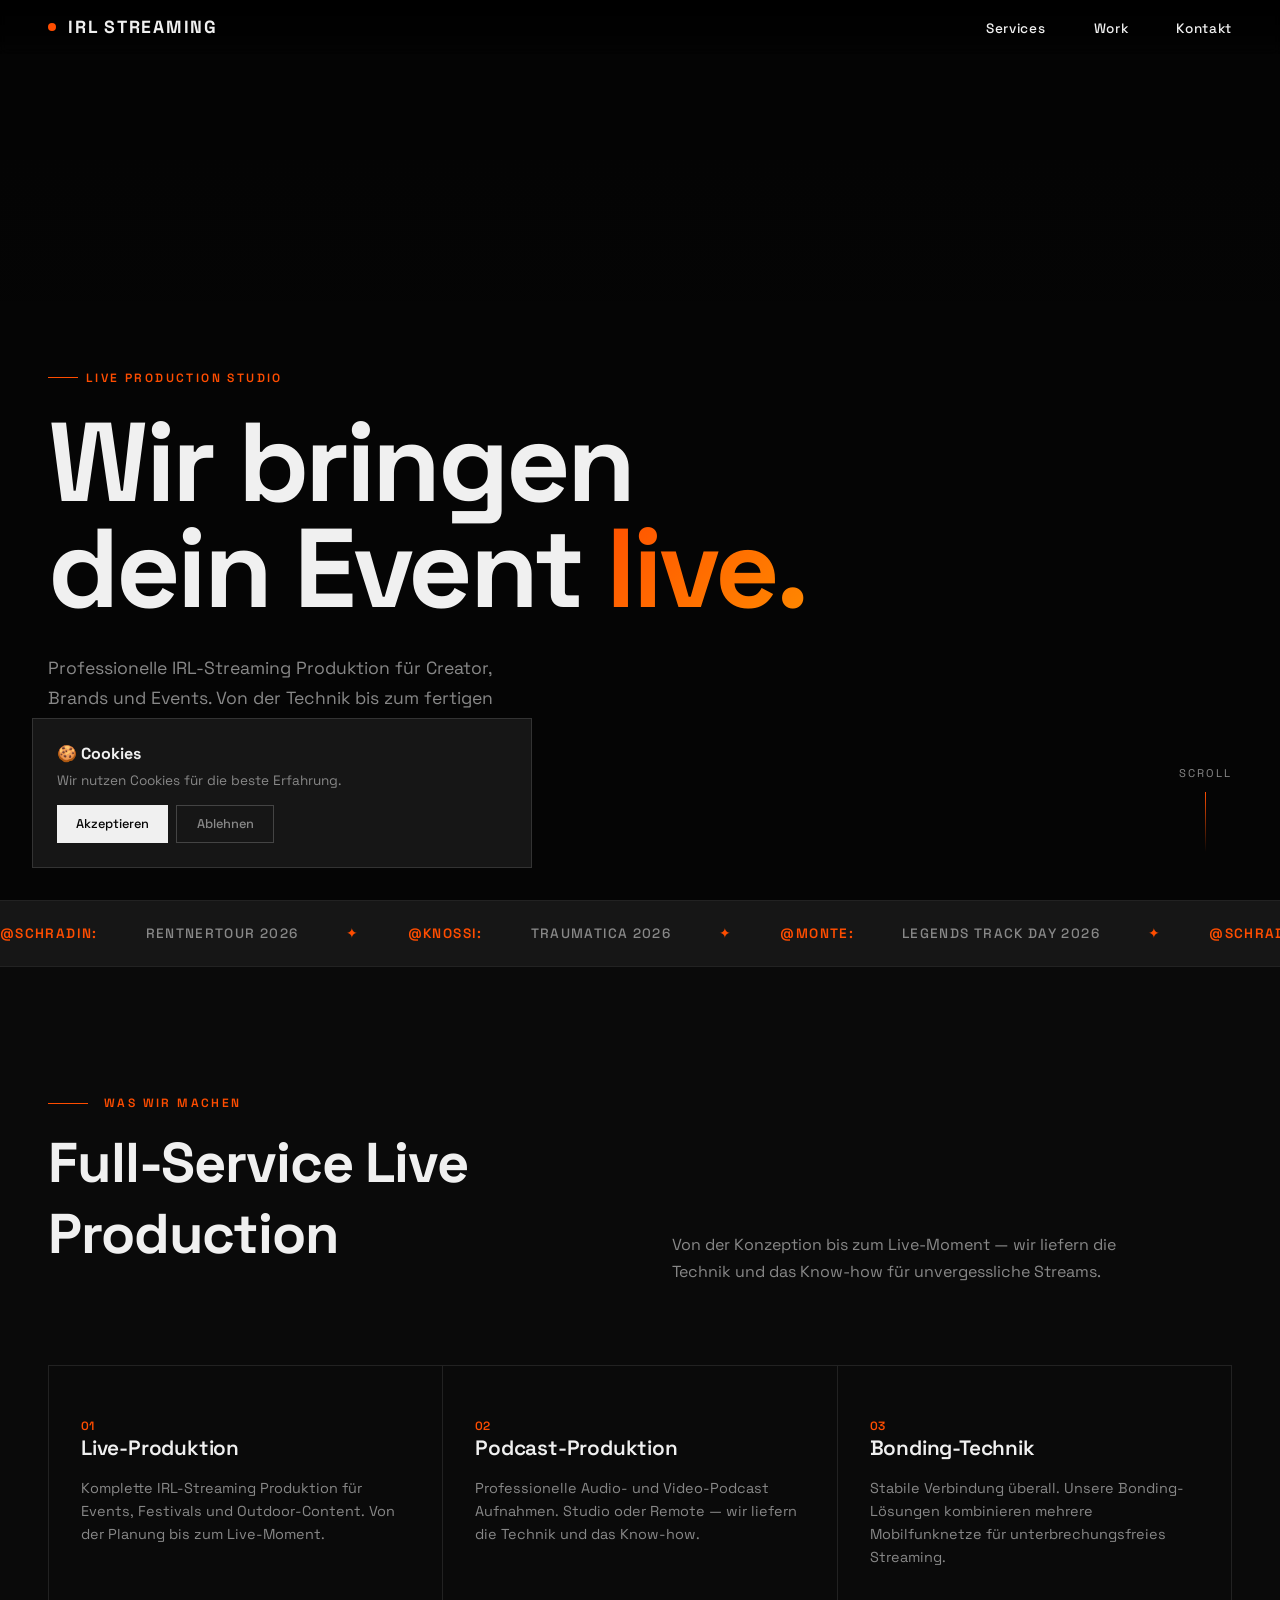
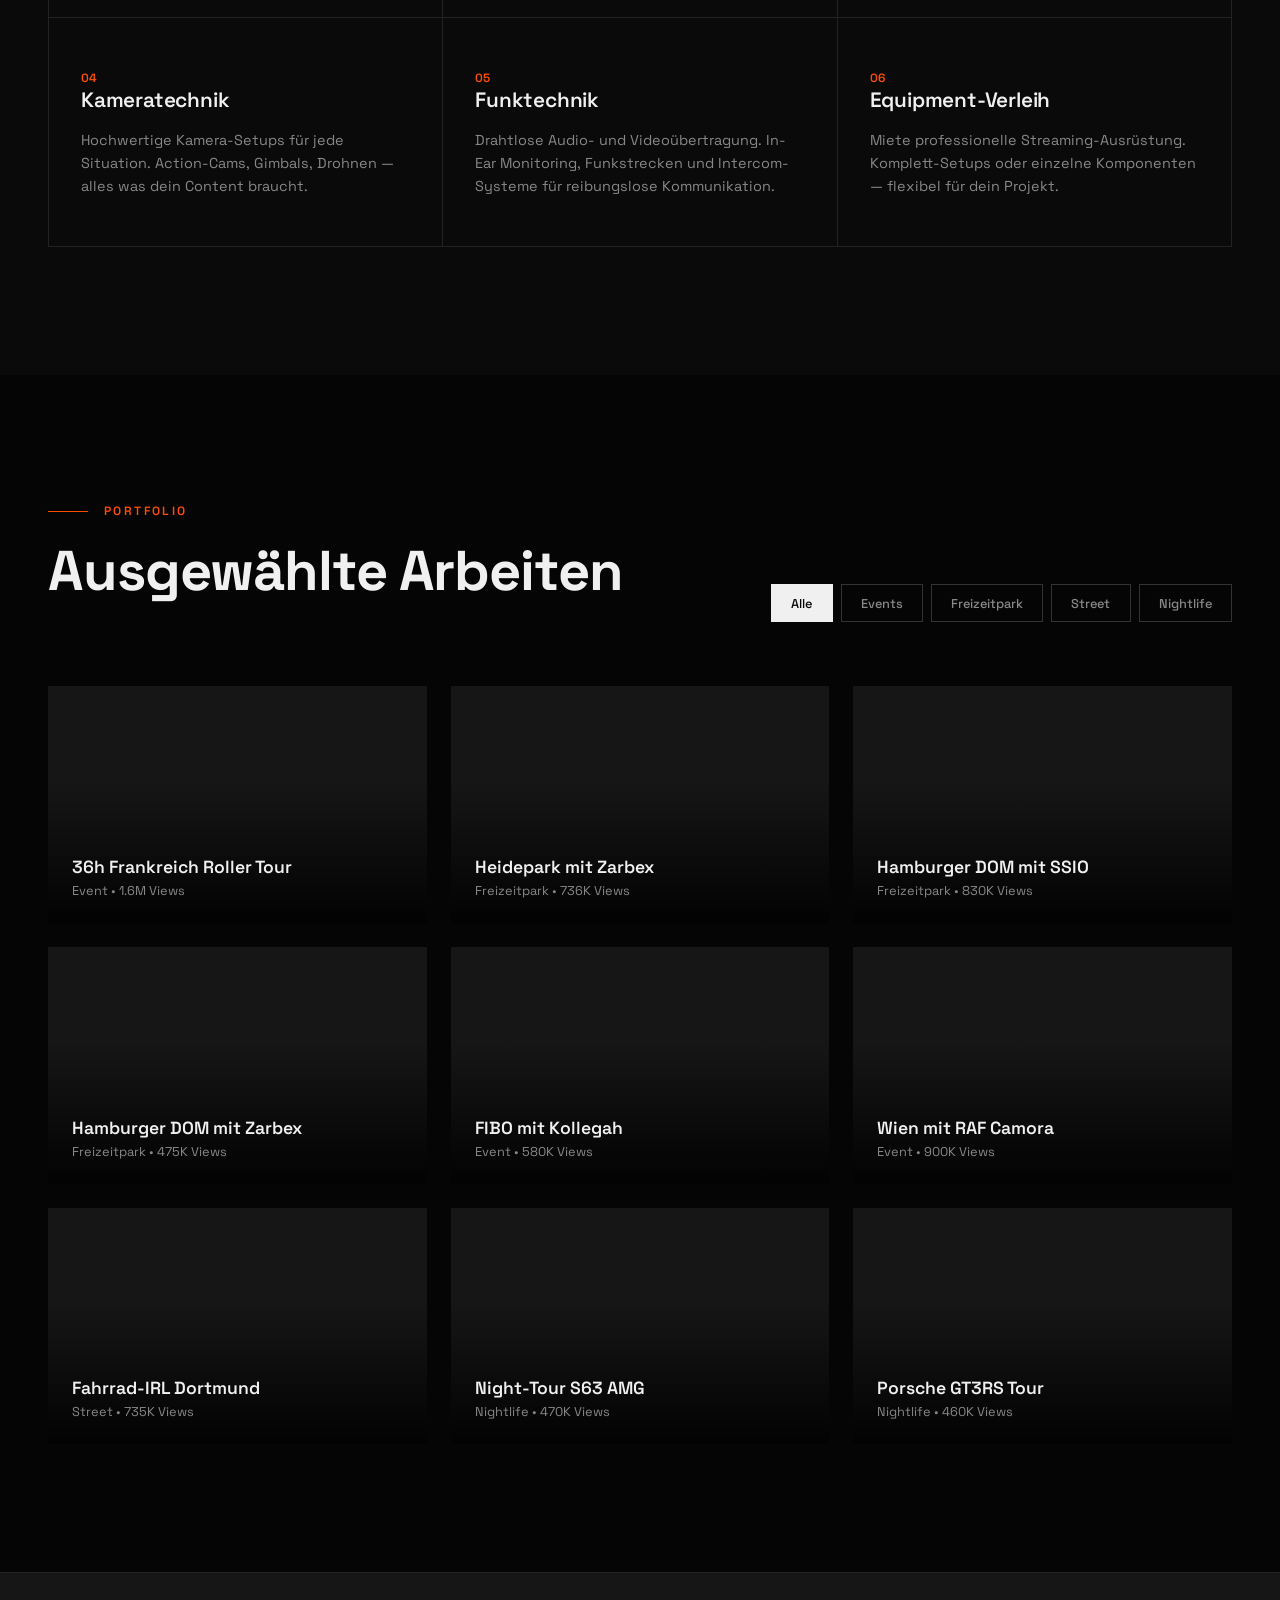
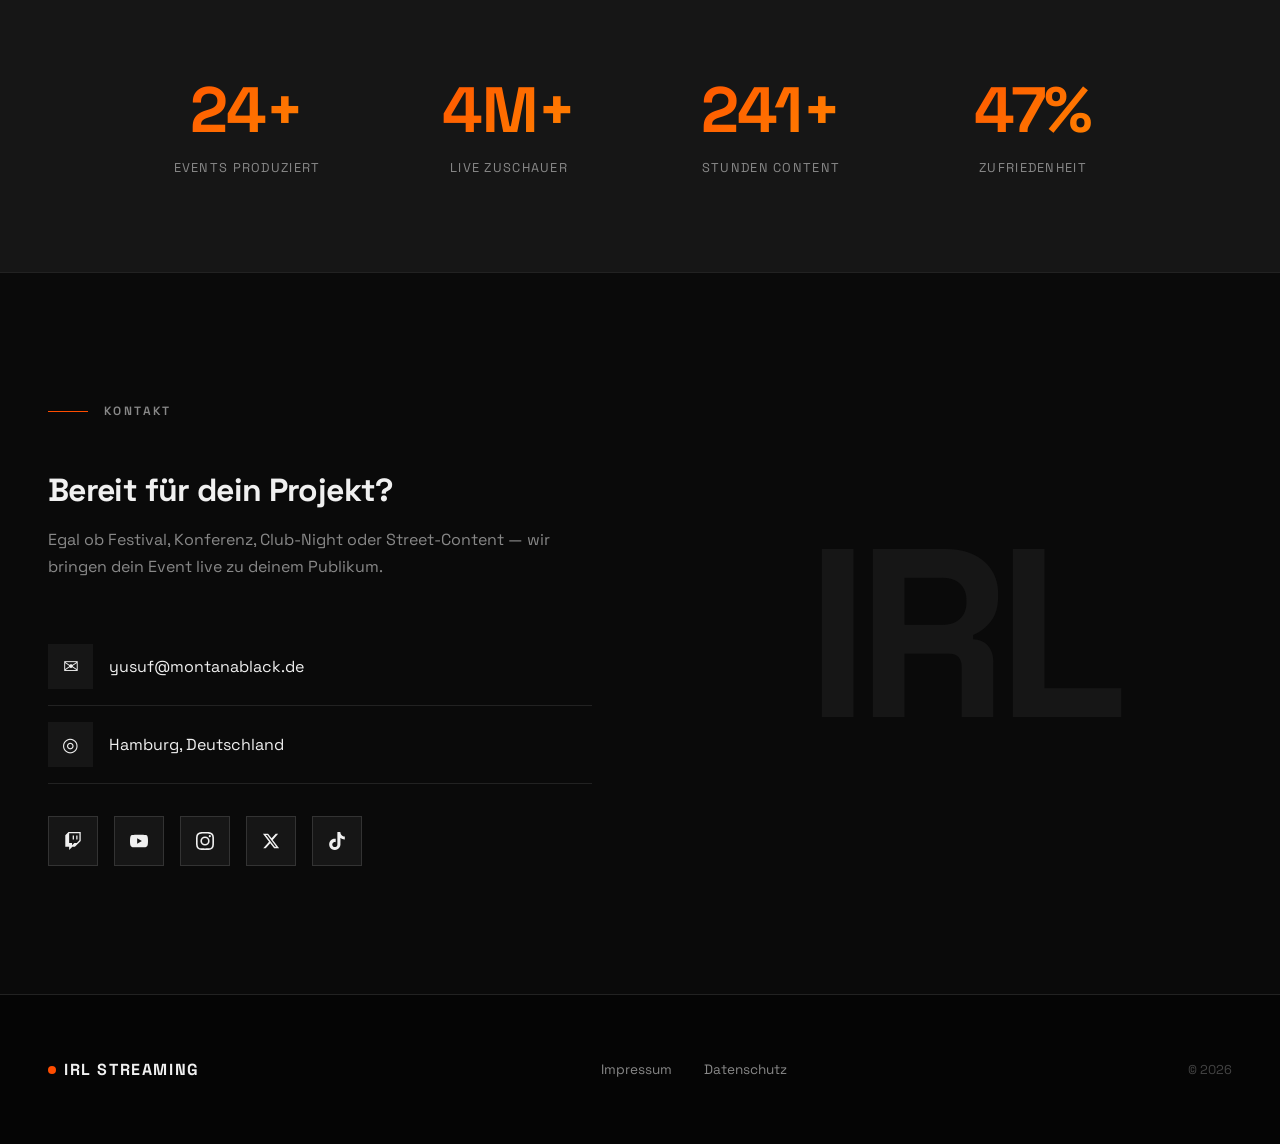
==== commit 5151424e: "Add files via upload" ====
--- a/index.html
+++ b/index.html
@@ -85,11 +85,13 @@
             left: 0;
             right: 0;
             z-index: 1000;
-            padding: 1.5rem 3rem;
+            padding: 1rem 3rem;
             display: flex;
             justify-content: space-between;
             align-items: center;
-            mix-blend-mode: difference;
+            background: linear-gradient(to bottom, rgba(0,0,0,0.9) 0%, rgba(0,0,0,0.6) 60%, transparent 100%);
+            backdrop-filter: blur(5px);
+            -webkit-backdrop-filter: blur(5px);
         }
         
         .logo {
@@ -316,8 +318,8 @@
         
         .marquee-track {
             display: flex;
-            gap: 4rem;
-            animation: marquee 30s linear infinite;
+            gap: 3rem;
+            animation: marquee 60s linear infinite;
             width: max-content;
         }
         
@@ -330,7 +332,7 @@
             white-space: nowrap;
             display: flex;
             align-items: center;
-            gap: 4rem;
+            gap: 3rem;
         }
         
         .marquee-item::after {
@@ -890,18 +892,18 @@
 
 <div class="marquee">
     <div class="marquee-track">
-        <span class="marquee-item"><span class="marquee-name">@Schradin</span> Rentnertour 2026</span>
-        <span class="marquee-item"><span class="marquee-name">@Knossi</span> Traumatica 2026</span>
-        <span class="marquee-item"><span class="marquee-name">@Monte</span> Legends Track Day 2026</span>
-        <span class="marquee-item"><span class="marquee-name">@Schradin</span> Hollandtour 2026</span>
-        <span class="marquee-item"><span class="marquee-name">@Zarbex</span> Splash Games 2026</span>
-        <span class="marquee-item"><span class="marquee-name">@Monte</span> 36h Frankreichtour 2025</span>
-        <span class="marquee-item"><span class="marquee-name">@Schradin</span> Rentnertour 2026</span>
-        <span class="marquee-item"><span class="marquee-name">@Knossi</span> Traumatica 2026</span>
-        <span class="marquee-item"><span class="marquee-name">@Monte</span> Legends Track Day 2026</span>
-        <span class="marquee-item"><span class="marquee-name">@Schradin</span> Hollandtour 2026</span>
-        <span class="marquee-item"><span class="marquee-name">@Zarbex</span> Splash Games 2026</span>
-        <span class="marquee-item"><span class="marquee-name">@Monte</span> 36h Frankreichtour 2025</span>
+        <span class="marquee-item"><span class="marquee-name">@Schradin:</span> Rentnertour 2026</span>
+        <span class="marquee-item"><span class="marquee-name">@Knossi:</span> Traumatica 2026</span>
+        <span class="marquee-item"><span class="marquee-name">@Monte:</span> Legends Track Day 2026</span>
+        <span class="marquee-item"><span class="marquee-name">@Schradin:</span> Hollandtour 2026</span>
+        <span class="marquee-item"><span class="marquee-name">@Zarbex:</span> Splash Games 2026</span>
+        <span class="marquee-item"><span class="marquee-name">@Monte:</span> 36h Frankreichtour 2025</span>
+        <span class="marquee-item"><span class="marquee-name">@Schradin:</span> Rentnertour 2026</span>
+        <span class="marquee-item"><span class="marquee-name">@Knossi:</span> Traumatica 2026</span>
+        <span class="marquee-item"><span class="marquee-name">@Monte:</span> Legends Track Day 2026</span>
+        <span class="marquee-item"><span class="marquee-name">@Schradin:</span> Hollandtour 2026</span>
+        <span class="marquee-item"><span class="marquee-name">@Zarbex:</span> Splash Games 2026</span>
+        <span class="marquee-item"><span class="marquee-name">@Monte:</span> 36h Frankreichtour 2025</span>
     </div>
 </div>
 
@@ -965,7 +967,7 @@
     
     <div class="work-grid">
         <div class="work-item reveal" data-category="event">
-            <video muted loop playsinline preload="none" data-src="https://pub-0e4ec3706ebe46e3b092ee4623ff8251.r2.dev/Hero-Video.webm"></video>
+            <video muted loop playsinline preload="metadata" data-src="https://pub-0e4ec3706ebe46e3b092ee4623ff8251.r2.dev/Hero-Video.webm"></video>
             <div class="work-play"></div>
             <div class="work-overlay">
                 <h3 class="work-title">36h Frankreich Roller Tour</h3>
@@ -973,7 +975,7 @@
             </div>
         </div>
         <div class="work-item reveal" data-category="Freizeitpark">
-            <video muted loop playsinline preload="none" data-src="https://pub-0e4ec3706ebe46e3b092ee4623ff8251.r2.dev/Yussuf%20Heidepark.webm"></video>
+            <video muted loop playsinline preload="metadata" data-src="https://pub-0e4ec3706ebe46e3b092ee4623ff8251.r2.dev/Yussuf%20Heidepark.webm"></video>
             <div class="work-play"></div>
             <div class="work-overlay">
                 <h3 class="work-title">Heidepark mit Zarbex</h3>
@@ -981,7 +983,7 @@
             </div>
         </div>
         <div class="work-item reveal" data-category="Freizeitpark">
-            <video muted loop playsinline preload="none" data-src="https://pub-0e4ec3706ebe46e3b092ee4623ff8251.r2.dev/Yusuf%20Dom%20Ssio.webm"></video>
+            <video muted loop playsinline preload="metadata" data-src="https://pub-0e4ec3706ebe46e3b092ee4623ff8251.r2.dev/Yusuf%20Dom%20Ssio.webm"></video>
             <div class="work-play"></div>
             <div class="work-overlay">
                 <h3 class="work-title">Hamburger DOM mit SSIO</h3>
@@ -989,7 +991,7 @@
             </div>
         </div>
         <div class="work-item reveal" data-category="Freizeitpark">
-            <video muted loop playsinline preload="none" data-src="https://pub-0e4ec3706ebe46e3b092ee4623ff8251.r2.dev/Dom%20Zarbex.webm"></video>
+            <video muted loop playsinline preload="metadata" data-src="https://pub-0e4ec3706ebe46e3b092ee4623ff8251.r2.dev/Dom%20Zarbex.webm"></video>
             <div class="work-play"></div>
             <div class="work-overlay">
                 <h3 class="work-title">Hamburger DOM mit Zarbex</h3>
@@ -997,7 +999,7 @@
             </div>
         </div>
         <div class="work-item reveal" data-category="event">
-            <video muted loop playsinline preload="none" data-src="https://pub-0e4ec3706ebe46e3b092ee4623ff8251.r2.dev/Fibo2925.webm"></video>
+            <video muted loop playsinline preload="metadata" data-src="https://pub-0e4ec3706ebe46e3b092ee4623ff8251.r2.dev/Fibo2925.webm"></video>
             <div class="work-play"></div>
             <div class="work-overlay">
                 <h3 class="work-title">FIBO mit Kollegah</h3>
@@ -1005,7 +1007,7 @@
             </div>
         </div>
         <div class="work-item reveal" data-category="event">
-            <video muted loop playsinline preload="none" data-src="https://pub-0e4ec3706ebe46e3b092ee4623ff8251.r2.dev/Raf%20Camora.webm"></video>
+            <video muted loop playsinline preload="metadata" data-src="https://pub-0e4ec3706ebe46e3b092ee4623ff8251.r2.dev/Raf%20Camora.webm"></video>
             <div class="work-play"></div>
             <div class="work-overlay">
                 <h3 class="work-title">Wien mit RAF Camora</h3>
@@ -1013,7 +1015,7 @@
             </div>
         </div>
         <div class="work-item reveal" data-category="street">
-            <video muted loop playsinline preload="none" data-src="https://pub-0e4ec3706ebe46e3b092ee4623ff8251.r2.dev/Fahrradtour%20Dortmund.webm"></video>
+            <video muted loop playsinline preload="metadata" data-src="https://pub-0e4ec3706ebe46e3b092ee4623ff8251.r2.dev/Fahrradtour%20Dortmund.webm"></video>
             <div class="work-play"></div>
             <div class="work-overlay">
                 <h3 class="work-title">Fahrrad-IRL Dortmund</h3>
@@ -1021,7 +1023,7 @@
             </div>
         </div>
         <div class="work-item reveal" data-category="nightlife">
-            <video muted loop playsinline preload="none" data-src="https://pub-0e4ec3706ebe46e3b092ee4623ff8251.r2.dev/Nighttour%20S63amg.webm"></video>
+            <video muted loop playsinline preload="metadata" data-src="https://pub-0e4ec3706ebe46e3b092ee4623ff8251.r2.dev/Nighttour%20S63amg.webm"></video>
             <div class="work-play"></div>
             <div class="work-overlay">
                 <h3 class="work-title">Night-Tour S63 AMG</h3>
@@ -1029,7 +1031,7 @@
             </div>
         </div>
         <div class="work-item reveal" data-category="nightlife">
-            <video muted loop playsinline preload="none" data-src="https://pub-0e4ec3706ebe46e3b092ee4623ff8251.r2.dev/Gt3rs%20Buxte.webm"></video>
+            <video muted loop playsinline preload="metadata" data-src="https://pub-0e4ec3706ebe46e3b092ee4623ff8251.r2.dev/Gt3rs%20Buxte.webm"></video>
             <div class="work-play"></div>
             <div class="work-overlay">
                 <h3 class="work-title">Porsche GT3RS Tour</h3>
@@ -1154,11 +1156,25 @@
     });
 });
 
+// Load videos on scroll into viewport
+const videoObserver = new IntersectionObserver((entries) => {
+    entries.forEach(entry => {
+        if (entry.isIntersecting) {
+            const video = entry.target.querySelector('video');
+            if (video && video.dataset.src && !video.src) {
+                video.src = video.dataset.src;
+                video.load();
+            }
+        }
+    });
+}, { threshold: 0.1, rootMargin: '100px' });
+
+document.querySelectorAll('.work-item').forEach(item => videoObserver.observe(item));
+
 // Hover to play
 document.querySelectorAll('.work-item').forEach(item => {
     const video = item.querySelector('video');
     item.addEventListener('mouseenter', () => {
-        if (video.dataset.src && !video.src) video.src = video.dataset.src;
         video.play().catch(() => {});
     });
     item.addEventListener('mouseleave', () => {
